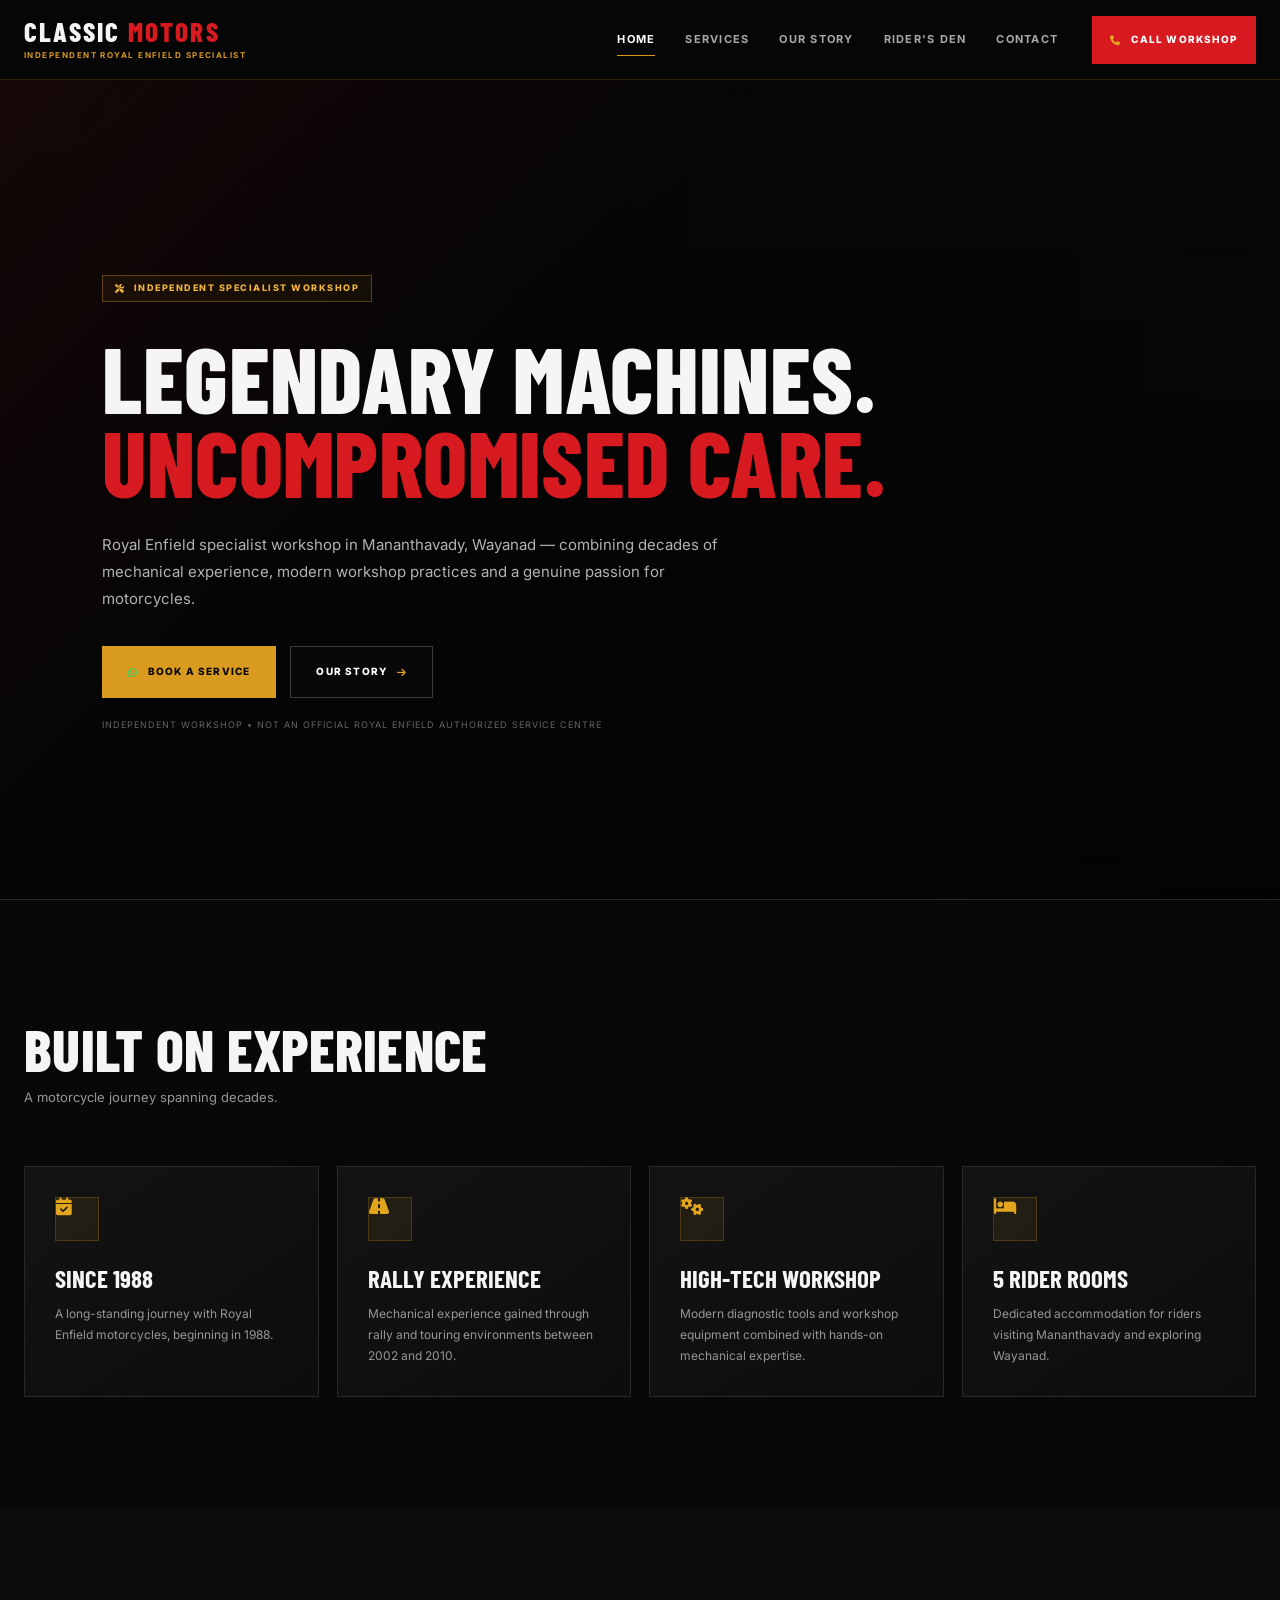
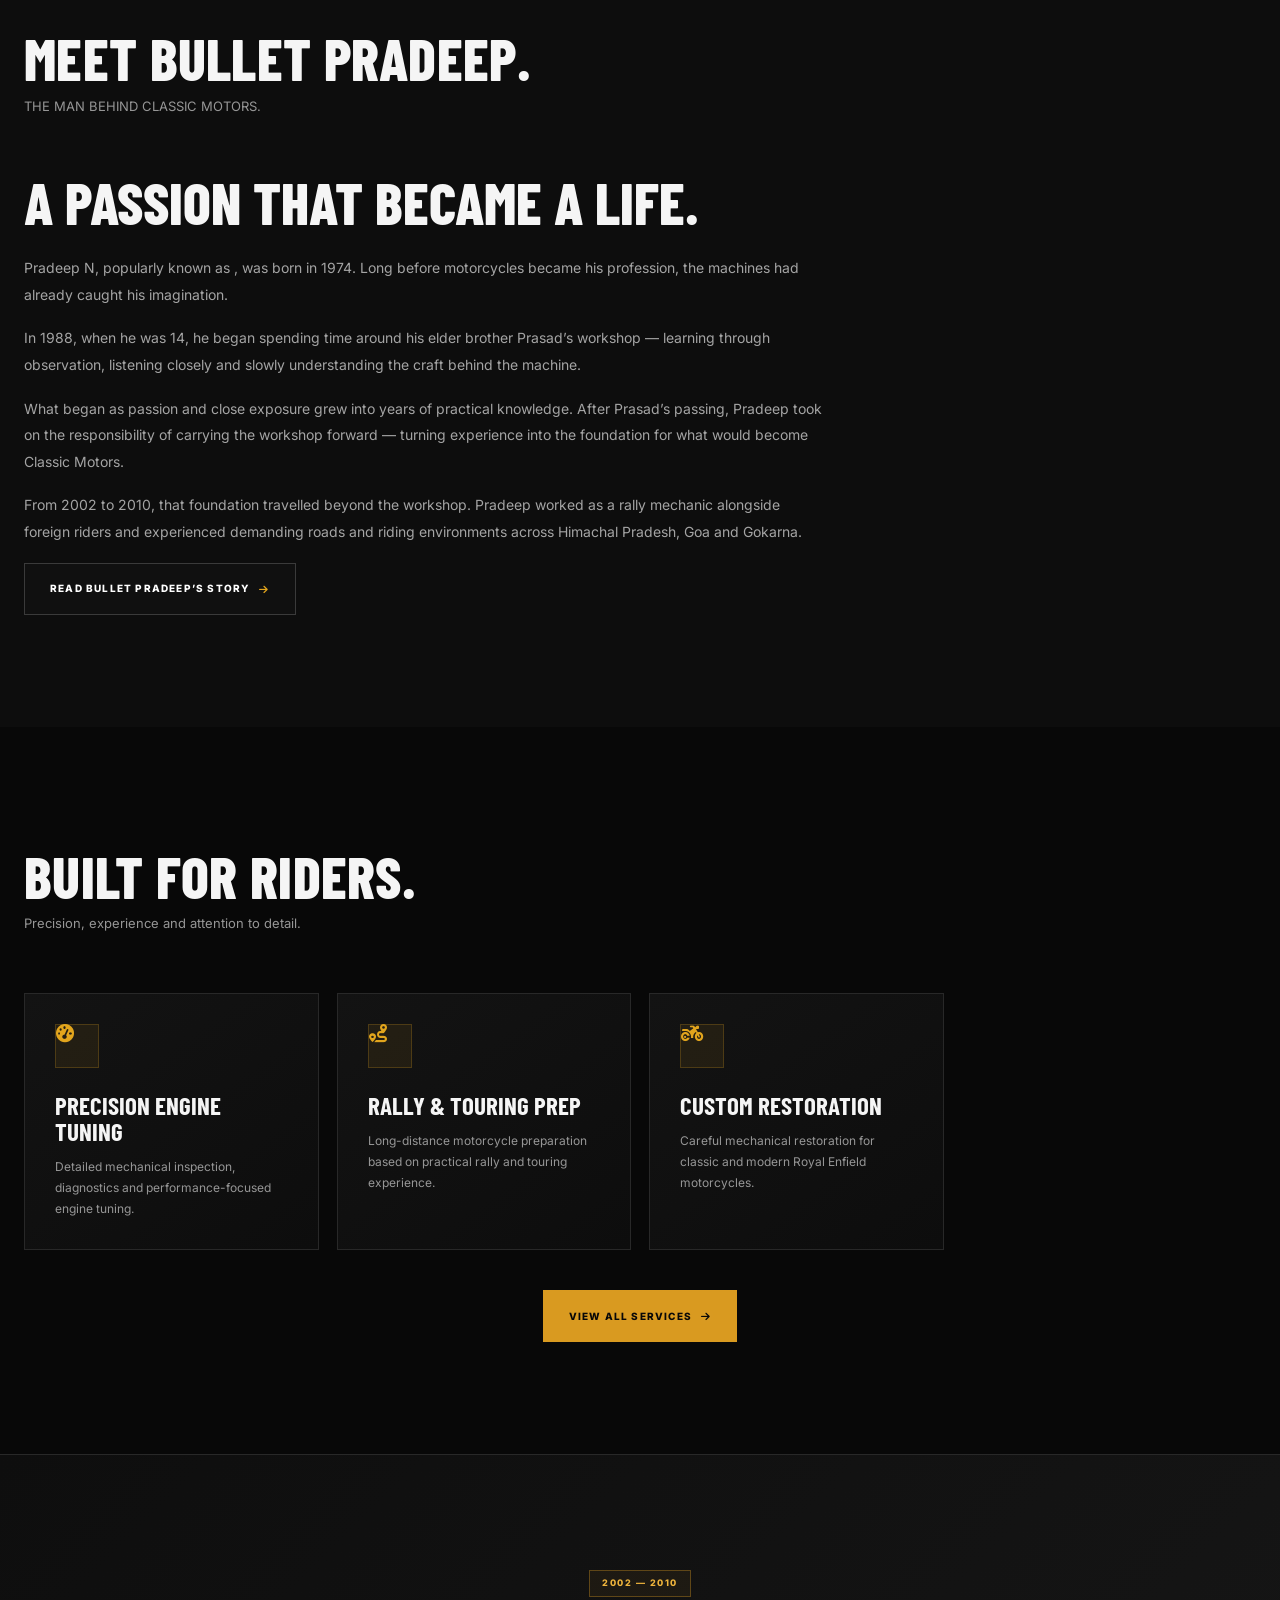
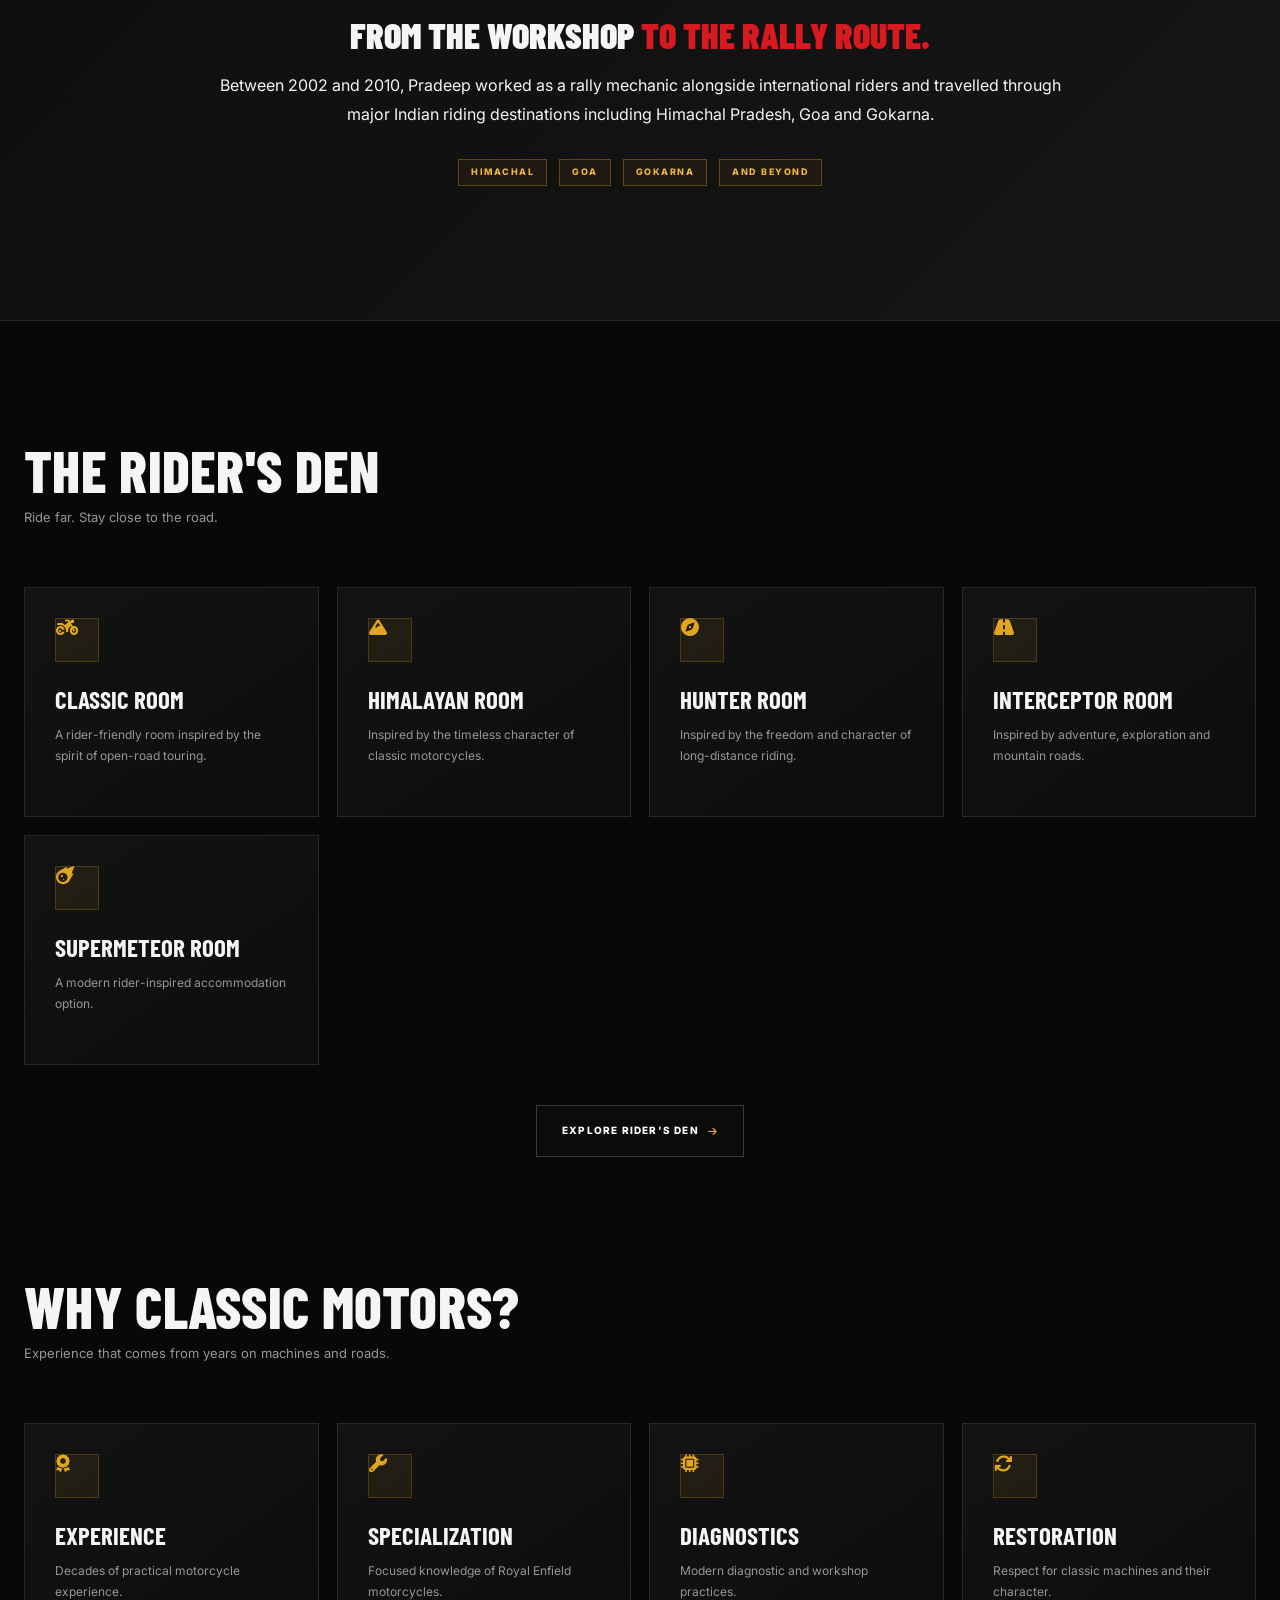
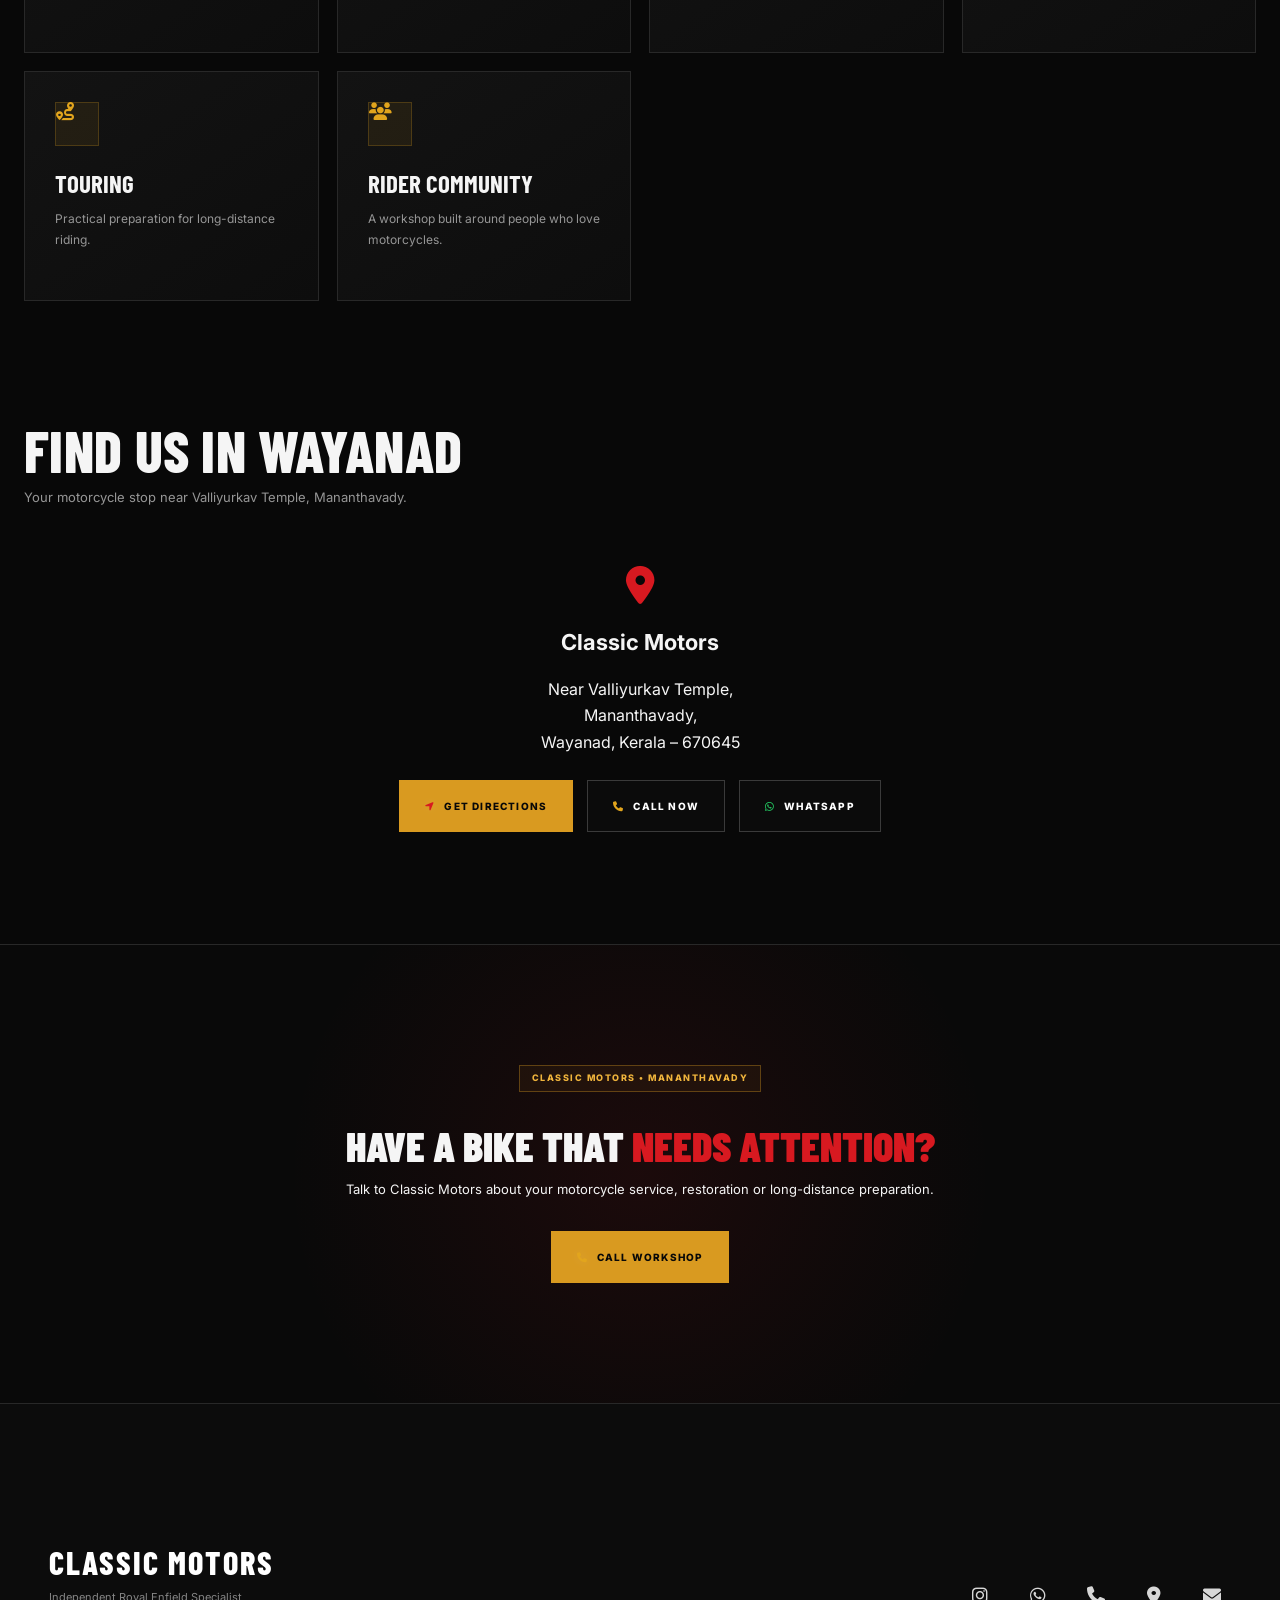
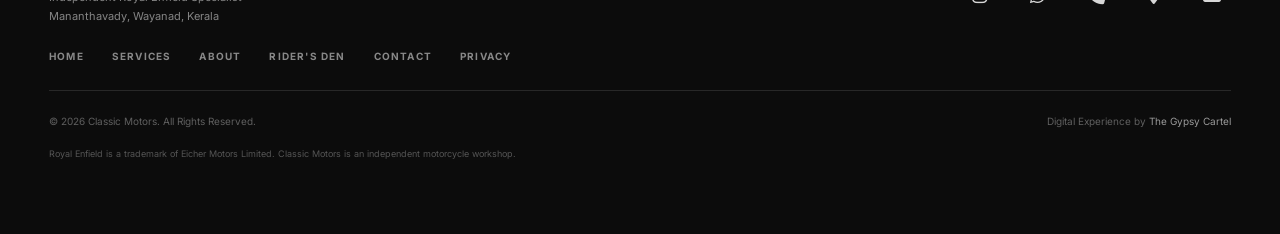
==== index.html @ ce6d6233 "Update index.html" ====
<!DOCTYPE html>

<html lang="en-IN">
<head>
<meta charset="utf-8"/>
<!-- =========================================================
         BASIC SECURITY / COMPATIBILITY
    ========================================================== -->
<meta content="nosniff" http-equiv="X-Content-Type-Options"/>
<meta content="strict-origin-when-cross-origin" http-equiv="Referrer-Policy"/>
<meta content="width=device-width, initial-scale=1.0" name="viewport"/>
<!-- =========================================================
         SEO
    ========================================================== -->
<title>Classic Motors Mananthavady | Royal Enfield Specialist Workshop</title>
<meta content="Classic Motors is an independent Royal Enfield specialist workshop near Valliyurkav Temple, Mananthavady, Wayanad, Kerala. Motorcycle servicing, engine tuning, restoration and long-distance touring preparation." name="description"/>
<meta content="Classic Motors Mananthavady, Royal Enfield specialist Mananthavady, Royal Enfield workshop Wayanad, Bullet mechanic Wayanad, Bullet Pradeep, Royal Enfield service Mananthavady, motorcycle workshop Wayanad, Royal Enfield restoration Kerala" name="keywords"/>
<meta content="Classic Motors Mananthavady" name="author"/>
<meta content="index, follow, max-image-preview:large, max-snippet:-1, max-video-preview:-1" name="robots"/>
<meta content="index, follow, max-image-preview:large, max-snippet:-1, max-video-preview:-1" name="googlebot"/>
<link href="https://ridewithclassicmotors.online/" rel="canonical"/>
<!-- =========================================================
         THEME
    ========================================================== -->
<meta content="#0a0a0a" name="theme-color"/>
<meta content="dark" name="color-scheme"/>
<!-- =========================================================
         OPEN GRAPH / SOCIAL SEO
    ========================================================== -->
<meta content="website" property="og:type"/>
<meta content="Classic Motors Mananthavady | Royal Enfield Specialist" property="og:title"/>
<meta content="Independent Royal Enfield specialist workshop in Mananthavady, Wayanad. Experience, precision and rider-focused motorcycle care." property="og:description"/>
<meta content="https://ridewithclassicmotors.online/" property="og:url"/>
<meta content="Classic Motors" property="og:site_name"/>
<meta content="en_IN" property="og:locale"/>
<!-- Replace with actual 1200x630 image -->
<meta content="https://ridewithclassicmotors.online/images/og-classic-motors.jpg" property="og:image"/>
<meta content="1200" property="og:image:width"/>
<meta content="630" property="og:image:height"/>
<!-- =========================================================
         TWITTER / X
    ========================================================== -->
<meta content="summary_large_image" name="twitter:card"/>
<meta content="Classic Motors Mananthavady | Royal Enfield Specialist" name="twitter:title"/>
<meta content="Independent Royal Enfield specialist workshop in Mananthavady, Wayanad." name="twitter:description"/>
<meta content="https://ridewithclassicmotors.online/images/og-classic-motors.jpg" name="twitter:image"/>
<!-- =========================================================
         FAVICON
    ========================================================== -->
<link href="images/favicon.png" rel="icon" type="image/png"/>
<link href="images/apple-touch-icon.png" rel="apple-touch-icon"/>
<!-- =========================================================
         PERFORMANCE
    ========================================================== -->
<link href="https://fonts.googleapis.com" rel="preconnect"/>
<link crossorigin="" href="https://fonts.gstatic.com" rel="preconnect"/>
<link href="https://fonts.googleapis.com/css2?family=Barlow+Condensed:wght@400;500;600;700;800;900&amp;family=Inter:wght@400;500;600;700;800&amp;display=swap" rel="stylesheet"/>
<!-- =========================================================
         ICONS
    ========================================================== -->
<link crossorigin="anonymous" href="https://cdnjs.cloudflare.com/ajax/libs/font-awesome/6.5.2/css/all.min.css" referrerpolicy="no-referrer" rel="stylesheet"/>
<!-- =========================================================
         CSS
    ========================================================== -->
<link href="style.css" rel="stylesheet">
<!-- =========================================================
         STRUCTURED DATA — LOCAL BUSINESS / SEO / AEO / GEO
    ========================================================== -->
<script type="application/ld+json">
    {
        "@context": "https://schema.org",
        "@type": "MotorcycleRepair",
        "@id": "https://ridewithclassicmotors.online/#business",

        "name": "Classic Motors",
        "alternateName": "Classic Motors Mananthavady",

        "url": "https://ridewithclassicmotors.online/",
        "email": "mailto:classicmotorsre@gmail.com",
        "telephone": "+919447433965",

        "description": "Independent Royal Enfield specialist motorcycle workshop in Mananthavady, Wayanad, Kerala.",

        "image": [
            "https://ridewithclassicmotors.online/images/hero-bg.jpg"
        ],

        "address": {
            "@type": "PostalAddress",
            "streetAddress": "Near Valliyurkav Temple",
            "addressLocality": "Mananthavady",
            "addressRegion": "Kerala",
            "postalCode": "670645",
            "addressCountry": "IN"
        },

        "areaServed": [
            {
                "@type": "City",
                "name": "Mananthavady"
            },
            {
                "@type": "AdministrativeArea",
                "name": "Wayanad"
            },
            {
                "@type": "State",
                "name": "Kerala"
            }
        ],

        "sameAs": [
            "https://www.instagram.com/classicmotors.re/"
        ],

        "priceRange": "₹₹",

        "brand": {
            "@type": "Brand",
            "name": "Classic Motors"
        }
    }
    </script>
<!-- =========================================================
         WEBSITE SCHEMA
    ========================================================== -->
<script type="application/ld+json">
    {
        "@context": "https://schema.org",
        "@type": "WebSite",
        "@id": "https://ridewithclassicmotors.online/#website",

        "url": "https://ridewithclassicmotors.online/",
        "name": "Classic Motors",
        "description": "Independent Royal Enfield specialist workshop in Mananthavady, Wayanad.",
        "publisher": {
            "@id": "https://ridewithclassicmotors.online/#business"
        }
    }
    </script>
</link><style id="home-page-premium-fix">
/* =========================================================
   CLASSIC MOTORS — HOME PAGE PREMIUM FIX V7
   - prevents header / hero clipping
   - restores a controlled hero content boundary
   - adds interactive icon motion
   - keeps motion accessible
========================================================= */

html{
  scroll-padding-top:96px;
}

body{
  overflow-x:hidden;
}

header{
  position:sticky !important;
  top:0;
  z-index:2000 !important;
}

main{
  position:relative;
  overflow:hidden;
}

.hero{
  position:relative;
  isolation:isolate;
  min-height:calc(100svh - var(--header));
  height:auto !important;
  display:flex;
  align-items:center;
  padding:clamp(104px,12vh,150px) clamp(34px,8vw,128px) clamp(76px,9vh,110px) !important;
  overflow:hidden;
}

.hero-content{
  width:min(100%,900px);
  max-width:900px !important;
  margin:0 !important;
  padding-top:0 !important;
  position:relative;
  z-index:3;
}

.hero-content .badge{
  position:relative;
  z-index:4;
  margin-top:0 !important;
  transform:none;
}

.hero-content h2{
  max-width:900px;
}

.hero-btns .btn,
.cta-btn,
.footer-social a,
.mobile-action-bar a,
.card,
.card i{
  -webkit-tap-highlight-color:transparent;
}

.card,
.footer-social a,
.mobile-action-bar a,
.btn,
.cta-btn{
  transition:
    transform .3s cubic-bezier(.22,.61,.36,1),
    border-color .3s ease,
    background-color .3s ease,
    color .3s ease,
    box-shadow .3s ease;
}

.card i,
.footer-social a i,
.mobile-action-bar a i,
.btn > i,
.cta-btn > i,
.contact-section .fa-location-dot{
  display:inline-block;
  transform-origin:center;
  transition:
    transform .32s cubic-bezier(.22,.61,.36,1),
    color .28s ease,
    filter .28s ease;
}

.card:hover{
  transform:translateY(-5px);
}

.card:hover i{
  transform:translateY(-5px) scale(1.14) rotate(-4deg);
  color:var(--accent-red, #dc2626);
  filter:drop-shadow(0 5px 10px rgba(220,38,38,.22));
}

.footer-social a:hover{
  transform:translateY(-3px);
  border-color:var(--accent-yellow, #f59e0b);
}

.footer-social a:hover i{
  transform:translateY(-2px) scale(1.14) rotate(5deg);
}

.mobile-action-bar a:hover{
  transform:translateY(-2px);
}

.mobile-action-bar a:hover i{
  transform:scale(1.15) rotate(-4deg);
}

.btn:hover > i,
.cta-btn:hover > i{
  transform:translateX(4px) scale(1.08);
}

.hero-content .badge i{
  transition:transform .32s cubic-bezier(.22,.61,.36,1), color .28s ease;
}

.hero-content .badge:hover i{
  transform:rotate(-12deg) scale(1.15);
  color:var(--accent-red, #dc2626);
}

@media (max-width:1000px){
  .hero{
    min-height:calc(100svh - 74px);
    padding:96px 6vw 76px !important;
  }
}

@media (max-width:760px){
  .hero{
    min-height:calc(100svh - 68px);
    padding:92px 20px 72px !important;
    align-items:center;
  }

  .hero-content{
    width:100%;
  }

  .hero-content h2{
    max-width:100%;
  }
}

@media (prefers-reduced-motion:reduce){
  .card,
  .footer-social a,
  .mobile-action-bar a,
  .btn,
  .cta-btn,
  .card i,
  .footer-social a i,
  .mobile-action-bar a i,
  .btn > i,
  .cta-btn > i{
    transition:none !important;
  }
}
</style>
<!-- =========================================================
     FOOTER SOCIAL ICON POLISH — NO BOX / CLICKABLE / ANIMATED
     Scoped to footer social icons only.
========================================================= -->
<style id="footer-social-icon-polish">
.footer-social{
  display:flex;
  align-items:center;
  justify-content:flex-end;
  gap:20px;
}

.footer-social a{
  width:auto !important;
  min-width:0 !important;
  height:auto !important;
  min-height:0 !important;
  margin:0 !important;
  padding:5px !important;
  display:inline-flex !important;
  align-items:center !important;
  justify-content:center !important;

  border:0 !important;
  border-width:0 !important;
  border-style:none !important;
  border-radius:0 !important;
  background:transparent !important;
  box-shadow:none !important;

  color:rgba(255,255,255,.84) !important;
  text-decoration:none !important;
  cursor:pointer !important;

  transition:
    transform .28s cubic-bezier(.22,.61,.36,1),
    color .24s ease,
    filter .24s ease !important;
}

.footer-social a i{
  margin:0 !important;
  padding:0 !important;
  font-size:18px;
  line-height:1;
  display:block;
  transform-origin:center;
  transition:
    transform .28s cubic-bezier(.22,.61,.36,1),
    color .24s ease,
    filter .24s ease !important;
}

.footer-social a:hover,
.footer-social a:focus-visible{
  transform:translateY(-4px) scale(1.06) !important;
  border:0 !important;
  background:transparent !important;
  box-shadow:none !important;
  outline:none;
}

.footer-social a:hover i,
.footer-social a:focus-visible i{
  transform:scale(1.18) rotate(-5deg);
  filter:drop-shadow(0 5px 10px rgba(0,0,0,.35));
}

.footer-social a:nth-child(1):hover i,
.footer-social a:nth-child(1):focus-visible i{
  color:#e1306c !important;
}

.footer-social a:nth-child(2):hover i,
.footer-social a:nth-child(2):focus-visible i{
  color:#25d366 !important;
}

.footer-social a:nth-child(3):hover i,
.footer-social a:nth-child(3):focus-visible i{
  color:#f2b632 !important;
}

.footer-social a:nth-child(4):hover i,
.footer-social a:nth-child(4):focus-visible i{
  color:#ef4444 !important;
}

.footer-social a:nth-child(5):hover i,
.footer-social a:nth-child(5):focus-visible i{
  color:#f2b632 !important;
}

.footer-social a:active{
  transform:translateY(-1px) scale(.96) !important;
}

@media (max-width:760px){
  .footer-social{
    justify-content:flex-start;
    gap:18px;
  }

  .footer-social a{
    padding:4px !important;
  }

  .footer-social a i{
    font-size:17px;
  }
}

@media (prefers-reduced-motion:reduce){
  .footer-social a,
  .footer-social a i{
    transition:none !important;
  }
}
</style>
</head>
<body>
<!-- =========================================================
     HEADER
========================================================== -->
<header>
<div class="logo-container">
<a aria-label="Classic Motors Home" href="/" style="text-decoration:none;">
<h1>CLASSIC <span>MOTORS</span></h1>
<div class="subtitle">Independent Royal Enfield Specialist</div>
</a>
</div>
<nav aria-label="Primary Navigation">
<ul class="nav-links">
<li><a class="active" href="/">Home</a></li>
<li><a href="/services/">Services</a></li>
<li><a href="/about/">Our Story</a></li>
<li><a href="/riders-den/">Rider's Den</a></li>
<li><a href="/contact/">Contact</a></li>
</ul>
</nav>
<a class="cta-btn header-call-btn" href="tel:+919447433965">
<i class="fa-solid fa-phone"></i>
    CALL WORKSHOP
  </a>
<button aria-expanded="false" aria-label="Open navigation menu" class="mobile-menu-btn" type="button">
<i class="fa-solid fa-bars"></i>
</button>
</header>
<!-- =========================================================
     HERO
========================================================== -->
<main>
<section aria-labelledby="hero-title" class="hero">
<div class="hero-content">
<div class="badge">
<i class="fa-solid fa-screwdriver-wrench"></i>
                INDEPENDENT SPECIALIST WORKSHOP
            </div>
<h2 id="hero-title">
                LEGENDARY MACHINES.<br/>
<span>UNCOMPROMISED CARE.</span>
</h2>
<p>
                Royal Enfield specialist workshop in Mananthavady, Wayanad —
                combining decades of mechanical experience, modern workshop
                practices and a genuine passion for motorcycles.
            </p>
<div class="hero-btns">
<a class="btn primary-btn" href="https://wa.me/919447433965?text=Hello%20Classic%20Motors%2C%20I%20would%20like%20to%20book%20a%20service." rel="noopener noreferrer" target="_blank">
<i class="fa-brands fa-whatsapp"></i>
                    BOOK A SERVICE
                </a>
<a class="btn secondary-btn" href="/about/">
                    OUR STORY
                    <i class="fa-solid fa-arrow-right"></i>
</a>
</div>
<p class="hero-disclaimer">
                Independent workshop • Not an official Royal Enfield authorized service centre
            </p>
</div>
</section>
<!-- =========================================================
     EXPERIENCE HIGHLIGHTS
========================================================== -->
<section aria-labelledby="experience-title" class="highlights">
<div class="container">
<div class="section-title">
<h3 id="experience-title">BUILT ON EXPERIENCE</h3>
<p>A motorcycle journey spanning decades.</p>
</div>
<div class="grid-cards">
<article class="card">
<i class="fa-solid fa-calendar-check"></i>
<h4>
                    Since 1988
                </h4>
<p>
                    A long-standing journey with Royal Enfield motorcycles,
                    beginning in 1988.
                </p>
</article>
<article class="card">
<i class="fa-solid fa-road"></i>
<h4>
                    Rally Experience
                </h4>
<p>
                    Mechanical experience gained through rally and touring
                    environments between 2002 and 2010.
                </p>
</article>
<article class="card">
<i class="fa-solid fa-gears"></i>
<h4>
                    High-Tech Workshop
                </h4>
<p>
                    Modern diagnostic tools and workshop equipment combined
                    with hands-on mechanical expertise.
                </p>
</article>
<article class="card">
<i class="fa-solid fa-bed"></i>
<h4>
                    5 Rider Rooms
                </h4>
<p>
                    Dedicated accommodation for riders visiting Mananthavady
                    and exploring Wayanad.
                </p>
</article>
</div>
</div>
</section>
<!-- =========================================================
     BULLET PRADEEP STORY
========================================================== -->
<section aria-labelledby="story-title" class="story-section">
<div class="container">
<div class="section-title">
<h3 id="story-title">MEET BULLET PRADEEP.</h3>
<p>THE MAN BEHIND CLASSIC MOTORS.</p>
</div>
<div class="story-content">
<h4>A PASSION THAT BECAME A LIFE.</h4>
<p>Pradeep N, popularly known as , was born in 1974. Long before motorcycles became his profession, the machines had already caught his imagination.</p>
<p>In 1988, when he was 14, he began spending time around his elder brother Prasad’s workshop — learning through observation, listening closely and slowly understanding the craft behind the machine.</p>
<p>What began as passion and close exposure grew into years of practical knowledge. After Prasad’s passing, Pradeep took on the responsibility of carrying the workshop forward — turning experience into the foundation for what would become Classic Motors.</p>
<p>From 2002 to 2010, that foundation travelled beyond the workshop. Pradeep worked as a rally mechanic alongside foreign riders and experienced demanding roads and riding environments across Himachal Pradesh, Goa and Gokarna.</p>
<a class="btn secondary-btn" href="/about/">READ BULLET PRADEEP’S STORY <i class="fa-solid fa-arrow-right"></i></a>
</div>
</div>
</section>
<!-- =========================================================
     SERVICES PREVIEW
========================================================== -->
<section aria-labelledby="services-title" class="services-content">
<div class="container">
<div class="section-title">
<h3 id="services-title">BUILT FOR RIDERS.</h3>
<p>
                Precision, experience and attention to detail.
            </p>
</div>
<div class="grid-cards">
<article class="card">
<i class="fa-solid fa-gauge-high"></i>
<h4>
                    Precision Engine Tuning
                </h4>
<p>
                    Detailed mechanical inspection, diagnostics and
                    performance-focused engine tuning.
                </p>
</article>
<article class="card">
<i class="fa-solid fa-route"></i>
<h4>
                    Rally &amp; Touring Prep
                </h4>
<p>
                    Long-distance motorcycle preparation based on practical
                    rally and touring experience.
                </p>
</article>
<article class="card">
<i class="fa-solid fa-motorcycle"></i>
<h4>
                    Custom Restoration
                </h4>
<p>
                    Careful mechanical restoration for classic and modern
                    Royal Enfield motorcycles.
                </p>
</article>
</div>
<div style="text-align:center; margin-top:40px;">
<a class="btn primary-btn" href="/services/">

                View All Services
                <i class="fa-solid fa-arrow-right"></i>
</a>
</div>
</div>
</section>
<!-- =========================================================
     RALLY EXPERIENCE
========================================================== -->
<section aria-labelledby="rally-title" class="rally-section">
<div class="container">
<div class="rally-content">
<div class="badge">
                2002 — 2010
            </div>
<h3 id="rally-title" style="font-size:36px;
                       margin-bottom:20px;
                       font-weight:900;">FROM THE WORKSHOP <span style="color:var(--accent-red);">TO THE RALLY ROUTE.</span></h3>
<p style="color:var(--text-grey);
                      font-size:16px;
                      margin-bottom:30px;">Between 2002 and 2010, Pradeep worked as a rally mechanic alongside international riders and travelled through major Indian riding destinations including Himachal Pradesh, Goa and Gokarna.</p>
<div style="display:flex;
                        justify-content:center;
                        flex-wrap:wrap;
                        gap:12px;">
<span class="badge">HIMACHAL</span>
<span class="badge">GOA</span>
<span class="badge">GOKARNA</span>
<span class="badge">AND BEYOND</span>
</div>
</div>
</div>
</section>
<!-- =========================================================
     RIDER'S RETREAT
========================================================== -->
<section aria-labelledby="rooms-title" class="rooms-section">
<div class="container">
<div class="section-title">
<h3 id="rooms-title">THE RIDER'S DEN</h3>
<p>Ride far. Stay close to the road.</p>
</div>
<div class="grid-cards">
<article class="card">
<i class="fa-solid fa-motorcycle"></i>
<h4>Classic Room</h4>
<p>
                    A rider-friendly room inspired by the spirit of open-road
                    touring.
                </p>
</article>
<article class="card">
<i class="fa-solid fa-mountain"></i>
<h4>Himalayan Room</h4>
<p>
                    Inspired by the timeless character of classic motorcycles.
                </p>
</article>
<article class="card">
<i class="fa-solid fa-compass"></i>
<h4>Hunter Room</h4>
<p>
                    Inspired by the freedom and character of long-distance
                    riding.
                </p>
</article>
<article class="card">
<i class="fa-solid fa-road"></i>
<h4>Interceptor Room</h4>
<p>
                    Inspired by adventure, exploration and mountain roads.
                </p>
</article>
<article class="card">
<i class="fa-solid fa-meteor"></i>
<h4>Supermeteor Room</h4>
<p>
                    A modern rider-inspired accommodation option.
                </p>
</article>
</div>
<div style="text-align:center; margin-top:40px;">
<a class="btn secondary-btn" href="/riders-den/">EXPLORE RIDER'S DEN <i class="fa-solid fa-arrow-right"></i></a>
</div>
</div>
</section>
<!-- =========================================================
     WHY CLASSIC MOTORS
========================================================== -->
<section aria-labelledby="why-title" class="why-section">
<div class="container">
<div class="section-title">
<h3 id="why-title">WHY CLASSIC MOTORS?</h3>
<p>
                Experience that comes from years on machines and roads.
            </p>
</div>
<div class="grid-cards">
<article class="card">
<i class="fa-solid fa-award"></i>
<h4>Experience</h4>
<p>
                    Decades of practical motorcycle experience.
                </p>
</article>
<article class="card">
<i class="fa-solid fa-wrench"></i>
<h4>Specialization</h4>
<p>
                    Focused knowledge of Royal Enfield motorcycles.
                </p>
</article>
<article class="card">
<i class="fa-solid fa-microchip"></i>
<h4>Diagnostics</h4>
<p>
                    Modern diagnostic and workshop practices.
                </p>
</article>
<article class="card">
<i class="fa-solid fa-arrows-rotate"></i>
<h4>Restoration</h4>
<p>
                    Respect for classic machines and their character.
                </p>
</article>
<article class="card">
<i class="fa-solid fa-route"></i>
<h4>Touring</h4>
<p>
                    Practical preparation for long-distance riding.
                </p>
</article>
<article class="card">
<i class="fa-solid fa-users"></i>
<h4>Rider Community</h4>
<p>
                    A workshop built around people who love motorcycles.
                </p>
</article>
</div>
</div>
</section>
<!-- =========================================================
     LOCATION / GEO
========================================================== -->
<section aria-labelledby="location-title" class="contact-section">
<div class="container">
<div class="section-title">
<h3 id="location-title">FIND US IN WAYANAD</h3>
<p>
                Your motorcycle stop near Valliyurkav Temple, Mananthavady.
            </p>
</div>
<div style="text-align:center;
                    max-width:700px;
                    margin:0 auto;">
<i class="fa-solid fa-location-dot" style="font-size:38px;
                      color:var(--accent-red);
                      margin-bottom:20px;">
</i>
<h4 style="font-size:22px;
                       margin-bottom:15px;">

                Classic Motors

            </h4>
<p style="color:var(--text-grey);
                      margin-bottom:25px;">

                Near Valliyurkav Temple,<br/>
                Mananthavady,<br/>
                Wayanad, Kerala – 670645

            </p>
<div class="hero-btns" style="justify-content:center;
                        flex-wrap:wrap;">
<a class="btn primary-btn" href="https://share.google/h3YDCEL6WjPwHLIgK" rel="noopener noreferrer" target="_blank">
<i class="fa-solid fa-location-arrow"></i>
                    Get Directions

                </a>
<a class="btn secondary-btn" href="tel:+919447433965">
<i class="fa-solid fa-phone"></i>
                    Call Now

                </a>
<a class="btn secondary-btn" href="https://wa.me/919447433965" rel="noopener noreferrer" target="_blank">
<i class="fa-brands fa-whatsapp"></i>
                    WhatsApp

                </a>
</div>
</div>
</div>
</section>
<!-- =========================================================
     FINAL CTA
========================================================== -->
<section aria-labelledby="final-cta-title" class="final-cta">
<div class="container">
<div class="badge">
            CLASSIC MOTORS • MANANTHAVADY
        </div>
<h3 id="final-cta-title" style="font-size:42px;
                   font-weight:900;
                   margin-bottom:15px;">HAVE A BIKE THAT <span style="color:var(--accent-red);">NEEDS ATTENTION?</span></h3>
<p style="color:var(--text-grey);
                  max-width:650px;
                  margin:0 auto 30px;">

            Talk to Classic Motors about your motorcycle service,
            restoration or long-distance preparation.

        </p>
<a class="btn primary-btn" href="tel:+919447433965" rel target><i aria-hidden="true" class="fa-solid fa-phone"></i> CALL WORKSHOP</a>
</div>
</section>
</main>
<!-- =========================================================
     FOOTER
========================================================== -->
<footer>
<div class="footer-inner">
<div class="footer-brand">
<div class="footer-logo">CLASSIC MOTORS</div>
<p>
                Independent Royal Enfield Specialist<br/>
                Mananthavady, Wayanad, Kerala
            </p>
</div>
<div class="footer-social">
<a aria-label="Instagram" href="https://www.instagram.com/classicmotors.re/" rel="noopener noreferrer" target="_blank">
<i class="fa-brands fa-instagram"></i>
</a>
<a aria-label="WhatsApp" href="https://wa.me/919447433965" rel="noopener noreferrer" target="_blank">
<i class="fa-brands fa-whatsapp"></i>
</a>
<a aria-label="Call Classic Motors" href="tel:+919447433965">
<i class="fa-solid fa-phone"></i>
</a>
<a aria-label="Classic Motors location" href="https://share.google/h3YDCEL6WjPwHLIgK" rel="noopener noreferrer" target="_blank">
<i class="fa-solid fa-location-dot"></i>
</a>
<a aria-label="Email Classic Motors" href="mailto:classicmotorsre@gmail.com">
<i class="fa-solid fa-envelope"></i>
</a>
</div>
<nav aria-label="Footer Navigation" class="footer-nav">
<a href="">Home</a>
<a href="services/">Services</a>
<a href="about/">About</a>
<a href="riders-den/">Rider's Den</a>
<a href="contact/">Contact</a>
<a href="privacy/">Privacy</a>
</nav>
<div class="footer-divider"></div>
<div class="footer-bottom">
<p>© 2026 Classic Motors. All Rights Reserved.</p>
<p>
                Digital Experience by
                <a href="https://www.thegypsycartel.com" rel="noopener noreferrer" target="_blank">
                    The Gypsy Cartel
                </a>
</p>
</div>
<p class="footer-legal">
            Royal Enfield is a trademark of Eicher Motors Limited.
            Classic Motors is an independent motorcycle workshop.
        </p>
</div>
</footer>
<!-- =========================================================
     MOBILE QUICK ACTION BAR
========================================================== -->
<div class="mobile-action-bar">
<a aria-label="Call Classic Motors" href="tel:+919447433965">
<i class="fa-solid fa-phone"></i><span>CALL</span>
</a>
<a aria-label="WhatsApp Classic Motors" href="https://wa.me/919447433965" rel="noopener noreferrer" target="_blank">
<i class="fa-brands fa-whatsapp"></i><span>WHATSAPP</span>
</a>
<a aria-label="Get directions to Classic Motors" href="https://share.google/h3YDCEL6WjPwHLIgK" rel="noopener noreferrer" target="_blank">
<i class="fa-solid fa-location-arrow"></i><span>DIRECTIONS</span>
</a>
</div>
<!-- =========================================================
     JAVASCRIPT
========================================================== -->

<script defer="" src="script.js"></script>
</body>
</html>
---- style.css ----
/* =========================================================
   CLASSIC MOTORS — MASTER DESIGN SYSTEM
   Premium editorial / motorcycle workshop UI
   Black • Charcoal • Metallic • Red • Controlled Yellow
   ========================================================= */

@import url('https://fonts.googleapis.com/css2?family=Allura&family=Barlow+Condensed:wght@400;500;600;700;800;900&family=Bodoni+Moda:opsz,wght@6..96,500&family=Inter:wght@400;500;600;700;800&display=swap');

:root{
  --bg-black:#080808;
  --surface:#0e0e0e;
  --surface-2:#121212;
  --surface-3:#171717;
  --border:#282828;
  --border-soft:#1d1d1d;
  --text:#f5f5f5;
  --text-soft:#d0d0d0;
  --muted:#969696;
  --muted-2:#686868;
  --red:#d71920;
  --red-dark:#a90f15;
  --yellow:#d99a20;
  --yellow-soft:#efb43c;
  --green:#22c55e;
  --max:1240px;
  --header:80px;
  --ease:.28s ease;
  --shadow:0 18px 55px rgba(0,0,0,.34);
}

*{box-sizing:border-box;margin:0;padding:0}
html{scroll-behavior:smooth;scroll-padding-top:108px}
body{
  background:var(--bg-black);
  color:var(--text);
  font-family:'Inter',Arial,sans-serif;
  line-height:1.65;
  overflow-x:hidden;
}
body,button,input,select,textarea{font-family:'Inter',Arial,sans-serif}
img{display:block;max-width:100%;height:auto}
a{color:inherit}
button{border:0;cursor:pointer}
::selection{background:var(--red);color:#fff}
:focus-visible{outline:2px solid var(--yellow-soft);outline-offset:4px}
::-webkit-scrollbar{width:8px}
::-webkit-scrollbar-track{background:#050505}
::-webkit-scrollbar-thumb{background:#333}
::-webkit-scrollbar-thumb:hover{background:var(--red)}

@media(prefers-reduced-motion:reduce){
  html{scroll-behavior:auto}
  *,*::before,*::after{animation-duration:.01ms!important;animation-iteration-count:1!important;transition-duration:.01ms!important}
}

.container{width:min(calc(100% - 40px),var(--max));margin-inline:auto}
main{display:block}
section{position:relative}

/* =========================================================
   HEADER
   ========================================================= */
header{
  min-height:var(--header);
  padding:14px 46px;
  display:flex;
  align-items:center;
  gap:30px;
  background:rgba(8,8,8,.94);
  backdrop-filter:blur(16px);
  -webkit-backdrop-filter:blur(16px);
  border-bottom:1px solid rgba(255,255,255,.08);
  position:sticky;
  top:0;
  z-index:1000;
  transition:background .3s ease,box-shadow .3s ease,border-color .3s ease;
}
header.header-scrolled{
  background:rgba(6,6,6,.985);
  border-bottom-color:rgba(217,154,32,.18);
  box-shadow:0 12px 40px rgba(0,0,0,.42);
}
.logo-container{flex-shrink:0}
.logo-container a{display:block;text-decoration:none}
.logo-container h1{
  font-family:'Barlow Condensed',sans-serif;
  font-size:27px;
  line-height:.9;
  font-weight:800;
  letter-spacing:2.2px;
  text-transform:uppercase;
}
.logo-container h1 span{color:var(--red)}
.subtitle{
  margin-top:7px;
  color:var(--yellow);
  font-size:8px;
  line-height:1;
  font-weight:700;
  letter-spacing:1.45px;
  text-transform:uppercase;
}
header nav{margin-left:auto}
.nav-links{
  list-style:none;
  display:flex;
  align-items:center;
  gap:28px;
}
.nav-links a{
  position:relative;
  display:block;
  padding:9px 0;
  color:#a8a8a8;
  text-decoration:none;
  font-size:11px;
  font-weight:700;
  letter-spacing:1.25px;
  text-transform:uppercase;
  transition:color var(--ease);
}
.nav-links a::after{
  content:"";
  position:absolute;
  left:0;
  bottom:2px;
  width:0;
  height:1px;
  background:var(--yellow);
  transition:width var(--ease);
}
.nav-links a:hover,.nav-links a.active{color:#fff}
.nav-links a:hover::after,.nav-links a.active::after{width:100%}

.cta-btn{
  display:inline-flex;
  align-items:center;
  justify-content:center;
  gap:8px;
  padding:12px 18px;
  background:var(--red);
  color:#fff;
  text-decoration:none;
  font-size:10px;
  font-weight:800;
  letter-spacing:1.2px;
  text-transform:uppercase;
  white-space:nowrap;
  transition:transform var(--ease),background var(--ease),box-shadow var(--ease);
}
.cta-btn:hover{
  background:var(--red-dark);
  transform:translateY(-2px);
  box-shadow:0 10px 25px rgba(215,25,32,.18);
}
.mobile-menu-btn{
  display:none;
  width:42px;height:42px;
  align-items:center;justify-content:center;
  background:#0d0d0d;
  border:1px solid var(--border);
  color:#fff;
  font-size:17px;
}
.mobile-menu-btn span{display:block;width:21px;height:2px;background:#fff}

/* =========================================================
   HERO
   ========================================================= */
.hero{
  min-height:calc(100vh - var(--header));
  height:calc(100vh - var(--header));
  display:flex;
  align-items:center;
  padding:70px 8vw;
  overflow:hidden;
  border-bottom:1px solid var(--border);
  background:
    linear-gradient(90deg,rgba(5,5,5,.97) 0%,rgba(5,5,5,.82) 42%,rgba(5,5,5,.36) 100%),
    linear-gradient(180deg,rgba(0,0,0,.05),rgba(0,0,0,.72)),
    url('images/hero-bg.jpg') center/cover no-repeat;
}
.hero::before{
  content:"";
  position:absolute;inset:0;
  pointer-events:none;
  background:linear-gradient(135deg,rgba(215,25,32,.08),transparent 38%);
}
.hero-content{position:relative;z-index:2;max-width:790px;padding-top:18px}
.badge{
  display:inline-flex;
  align-items:center;
  gap:8px;
  margin-bottom:22px;
  padding:7px 12px;
  border:1px solid rgba(217,154,32,.35);
  background:rgba(217,154,32,.06);
  color:var(--yellow-soft);
  font-size:9px;
  font-weight:800;
  line-height:1.2;
  letter-spacing:1.5px;
  text-transform:uppercase;
}
.hero-content h2,.page-header h2,.section-title h3,.rally-content h3,
.final-cta h3,.final-cta h2{
  font-family:'Barlow Condensed',sans-serif;
  text-transform:uppercase;
}
.hero-content h2{
  max-width:850px;
  font-size:clamp(56px,7.2vw,102px);
  font-weight:800;
  line-height:.91;
  letter-spacing:.4px;
  margin-bottom:27px;
}
.hero-content h2 span{color:var(--red)}
.hero-content>p{
  max-width:650px;
  margin-bottom:34px;
  color:#b2b2b2;
  font-size:15px;
  line-height:1.8;
}
.hero-disclaimer{
  margin-top:19px!important;
  margin-bottom:0!important;
  color:#666!important;
  font-size:9px!important;
  letter-spacing:1px;
  text-transform:uppercase;
}
.hero-btns{display:flex;flex-wrap:wrap;gap:11px}
.btn{
  display:inline-flex;
  align-items:center;
  justify-content:center;
  gap:9px;
  min-height:45px;
  padding:12px 22px;
  border:1px solid transparent;
  text-decoration:none;
  font-size:10px;
  font-weight:800;
  letter-spacing:1.2px;
  text-transform:uppercase;
  transition:transform var(--ease),background var(--ease),border-color var(--ease),color var(--ease);
}
.primary-btn{background:var(--yellow);color:#080808}
.primary-btn:hover{background:var(--yellow-soft);transform:translateY(-2px)}
.secondary-btn{background:rgba(255,255,255,.015);border-color:#3a3a3a;color:#fff}
.secondary-btn:hover{border-color:#777;background:rgba(255,255,255,.045);transform:translateY(-2px)}

/* =========================================================
   PAGE HEADERS
   ========================================================= */
.page-header{
  padding:104px 0 86px;
  border-bottom:1px solid var(--border);
  background:
    linear-gradient(180deg,#151515,#0d0d0d);
}
.page-header-grid{
  display:grid;
  grid-template-columns:minmax(0,1fr) 190px;
  align-items:end;
  gap:50px;
}
.page-header h2{
  font-size:clamp(46px,6vw,78px);
  line-height:.92;
  font-weight:800;
  margin-bottom:17px;
}
.page-header p{max-width:720px;color:var(--muted);font-size:15px}
.page-header-meta{
  padding-left:25px;
  border-left:1px solid var(--border);
  text-align:left;
}
.page-header-meta span{
  display:block;color:var(--yellow);
  font-size:9px;font-weight:800;letter-spacing:1.5px;
}
.page-header-meta strong{
  display:block;
  font-family:'Barlow Condensed',sans-serif;
  font-size:72px;
  line-height:.85;
  font-weight:800;
}
.page-header-meta small{color:#666;font-size:9px;letter-spacing:1px}

/* =========================================================
   SECTIONS / TITLES
   ========================================================= */
.highlights,.services-content,.story-section,.rooms-section,.contact-section{padding:100px 0}
.highlights,.services-content,.rooms-section{background:#080808}
.story-section{background:#0d0d0d}
.section-title{text-align:left;margin-bottom:48px}
.section-title h3{
  font-size:clamp(36px,4.7vw,58px);
  font-weight:800;
  line-height:.95;
  letter-spacing:.3px;
  margin-bottom:10px;
}
.section-title p{color:var(--muted);font-size:13px}
.grid-cards{
  display:grid;
  grid-template-columns:repeat(4,minmax(0,1fr));
  gap:16px;
}
.card{
  position:relative;
  min-height:100%;
  overflow:hidden;
  padding:30px 26px;
  background:linear-gradient(145deg,#131313,#0d0d0d);
  border:1px solid var(--border);
  transition:transform var(--ease),border-color var(--ease),box-shadow var(--ease);
}
.card::before{
  content:"";
  position:absolute;left:0;top:0;width:0;height:2px;
  background:var(--red);transition:width var(--ease);
}
.card:hover{transform:translateY(-5px);border-color:#444;box-shadow:var(--shadow)}
.card:hover::before{width:100%}
.card i{display:inline-block;margin-bottom:20px;color:var(--yellow);font-size:24px}
.card h4{
  margin-bottom:10px;
  font-family:'Barlow Condensed',sans-serif;
  font-size:25px;
  line-height:1;
  font-weight:700;
  text-transform:uppercase;
}
.card p{color:var(--muted);font-size:12px;line-height:1.75}

/* =========================================================
   STORY
   ========================================================= */
.story-content{
  max-width:920px;
  padding:0;
  margin:0;
}
.story-content h4{
  font-family:'Barlow Condensed',sans-serif;
  font-size:clamp(35px,5vw,58px);
  font-weight:800;
  line-height:.95;
  text-transform:uppercase;
  margin-bottom:25px;
}
.story-content p{
  max-width:800px;
  color:#a4a4a4;
  font-size:14px;
  line-height:1.9;
  margin-bottom:17px;
}
.story-content strong{color:#fff}

/* =========================================================
   RALLY
   ========================================================= */
.rally-section{
  padding:105px 0;
  background:
    linear-gradient(135deg,#0e0e0e,#161616);
  border-top:1px solid var(--border);
  border-bottom:1px solid var(--border);
}
.rally-content,.rally-inner{
  max-width:850px;
  margin:auto;
  text-align:center;
}
.rally-content h3,.rally-inner h3{
  font-size:clamp(42px,5vw,68px);
  line-height:.9;
  font-weight:800;
  margin-bottom:21px;
}
.rally-content p,.rally-inner p{color:var(--muted);font-size:14px;line-height:1.8;margin-bottom:28px}

/* =========================================================
   LOCATION
   ========================================================= */
.location-box{
  max-width:820px;
  margin:auto;
  padding:42px 30px;
  text-align:center;
  background:#101010;
  border:1px solid var(--border);
}
.location-icon{color:var(--red);font-size:34px;margin-bottom:15px}
.location-box h4{
  font-family:'Barlow Condensed',sans-serif;
  font-size:31px;
  text-transform:uppercase;
  margin-bottom:8px;
}
.location-box p{color:var(--muted);font-size:13px;margin-bottom:22px}

/* =========================================================
   FINAL CTA
   ========================================================= */
.final-cta{
  padding:110px 30px;
  text-align:center;
  border-top:1px solid var(--border);
  background:
    radial-gradient(circle at center,rgba(215,25,32,.09),transparent 52%),
    #090909;
}
.final-cta h2,.final-cta h3{
  font-size:clamp(42px,6vw,72px);
  line-height:.92;
  font-weight:800;
  margin-bottom:18px;
}
.final-cta h2 span,.final-cta h3 span{color:var(--red)}
.final-cta p{max-width:650px;margin:0 auto 29px;color:var(--muted);font-size:13px}

/* =========================================================
   FOOTER — APPROVED CLASSIC MOTORS SYSTEM
   ========================================================= */
footer{
  padding:64px 25px 30px;
  background:#0c0c0c;
  border-top:1px solid var(--border);
}
.footer-inner{max-width:var(--max);margin:auto}
.footer-brand{text-align:left}
.footer-logo{
  font-family:'Barlow Condensed',sans-serif;
  font-size:32px;
  line-height:1;
  font-weight:800;
  letter-spacing:2px;
  color:#fff;
}
.footer-brand p{margin-top:10px;color:#777;font-size:11px;line-height:1.7}
.footer-social{
  display:flex;
  justify-content:flex-end;
  gap:9px;
  margin-top:-43px;
  margin-bottom:38px;
}
.footer-social a{
  width:38px;height:38px;
  display:inline-flex;
  align-items:center;
  justify-content:center;
  border:1px solid var(--border);
  background:#090909;
  color:#bbb;
  text-decoration:none;
  transition:var(--ease);
}
.footer-social a:hover{color:#000;background:var(--yellow);border-color:var(--yellow);transform:translateY(-2px)}
.footer-nav{
  display:flex;
  flex-wrap:wrap;
  gap:25px;
  list-style:none;
  margin:30px 0 25px;
}
.footer-nav a{
  color:#888;
  text-decoration:none;
  font-size:10px;
  font-weight:700;
  letter-spacing:1.2px;
  text-transform:uppercase;
}
.footer-nav a:hover{color:#fff}
.footer-divider{height:1px;background:var(--border);margin:20px 0 22px}
.footer-bottom{
  display:flex;
  justify-content:space-between;
  gap:20px;
  color:#5f5f5f;
  font-size:10px;
}
.footer-bottom p:last-child{text-align:right}
.footer-bottom a{color:#999;text-decoration:none}
.footer-bottom a:hover{color:var(--yellow)}
.footer-legal{
  max-width:900px;
  margin-top:18px;
  color:#555;
  font-size:9px;
  line-height:1.6;
}

/* Legacy footer classes still used by older markup */
.social-icons{display:flex;justify-content:center;gap:10px;margin:25px 0}
.social-icons a{
  width:40px;height:40px;display:inline-flex;align-items:center;justify-content:center;
  border:1px solid var(--border);background:#090909;color:#aaa;text-decoration:none;
}
.social-icons a:hover{color:#000;background:var(--yellow)}
.footer-description{max-width:650px;margin:0 auto;color:var(--muted);font-size:13px}
.copyright{color:#555;font-size:10px}
.credit{color:#777;font-size:11px}
.credit a{color:var(--yellow);text-decoration:none}
.footer-disclaimer{max-width:850px;margin:0 auto 15px;color:#555;font-size:10px;line-height:1.7}

/* =========================================================
   MOBILE ACTION BAR / MENU
   ========================================================= */
.mobile-action-bar{display:none}
@media(max-width:760px){
  body{padding-bottom:64px}
  .mobile-action-bar{
    position:fixed;left:0;right:0;bottom:0;height:64px;
    display:grid;grid-template-columns:repeat(3,1fr);
    background:rgba(7,7,7,.97);
    backdrop-filter:blur(15px);
    border-top:1px solid var(--border);
    z-index:9999;
  }
  .mobile-action-bar a{
    display:flex;flex-direction:column;align-items:center;justify-content:center;gap:3px;
    color:#fff;text-decoration:none;font-size:8px;font-weight:800;letter-spacing:.7px;
  }
  .mobile-action-bar i{font-size:17px;color:var(--yellow)}
  .mobile-action-bar a:active{background:#121212}
}
.no-scroll{overflow:hidden}

/* =========================================================
   SERVICE PAGE
   ========================================================= */
.services-intro{max-width:850px;margin:0 auto 50px;text-align:center}
.services-intro p{color:var(--muted);font-size:14px;line-height:1.85}
.service-card{min-height:100%}
.service-card .service-icon{
  width:54px;height:54px;display:inline-flex;align-items:center;justify-content:center;
  margin-bottom:20px;border:1px solid var(--border);
  background:rgba(217,154,32,.045);color:var(--yellow);font-size:22px;
}
.service-card h4{font-family:'Barlow Condensed',sans-serif;font-size:27px;line-height:1;margin-bottom:11px;text-transform:uppercase}
.service-card p{margin-bottom:15px}
.service-points{list-style:none;display:grid;gap:7px;margin-top:17px}
.service-points li{display:flex;gap:8px;color:#bbb;font-size:11px}
.service-points li i{color:var(--yellow);font-size:9px;margin-top:5px}
.service-approach{
  padding:95px 0;
  background:#0c0c0c;
  border-top:1px solid var(--border);
  border-bottom:1px solid var(--border);
}
.approach-grid{display:grid;grid-template-columns:repeat(4,1fr);gap:14px}
.approach-step{padding:28px 22px;background:#101010;border:1px solid var(--border)}
.approach-number{color:var(--red);font-family:'Barlow Condensed',sans-serif;font-size:26px;font-weight:800;margin-bottom:10px}
.approach-step h4{font-family:'Barlow Condensed',sans-serif;font-size:25px;text-transform:uppercase;margin-bottom:7px}
.approach-step p{color:var(--muted);font-size:11px;line-height:1.7}

/* =========================================================
   FAQ
   ========================================================= */
.faq-section,.privacy-faq{padding:95px 0}
.faq-list{max-width:900px;margin:auto;display:grid;gap:8px}
.faq-list details{background:#101010;border:1px solid var(--border)}
.faq-list summary{
  list-style:none;cursor:pointer;padding:18px 20px;
  display:flex;justify-content:space-between;align-items:center;gap:20px;
  color:#eee;font-size:12px;font-weight:700;
}
.faq-list summary::-webkit-details-marker{display:none}
.faq-list summary i{color:var(--yellow);transition:transform .25s ease}
.faq-list details[open] summary i{transform:rotate(180deg)}
.faq-list details[open] summary{color:var(--yellow)}
.faq-list details p{padding:0 20px 19px;color:var(--muted);font-size:11px;line-height:1.8}
.faq-list a{color:var(--yellow);text-decoration:none}

/* =========================================================
   SERVICE / CONTACT FORMS
   ========================================================= */
.service-request-section{
  padding:95px 0;
  background:linear-gradient(135deg,#0d0d0d,#121212);
  border-top:1px solid var(--border);
  border-bottom:1px solid var(--border);
}
.service-request-header{max-width:760px;margin:0 auto 45px;text-align:center}
.service-request-header h3{
  font-family:'Barlow Condensed',sans-serif;
  font-size:clamp(38px,5vw,60px);
  line-height:.92;font-weight:800;text-transform:uppercase;margin-bottom:10px;
}
.service-request-header h3 span{color:var(--red)}
.service-request-header p{color:var(--muted);font-size:12px}
.service-form-wrapper{max-width:1100px;margin:auto;display:grid;grid-template-columns:.78fr 1.4fr;gap:18px}
.service-form-info,.service-form-card{
  background:#101010;border:1px solid var(--border)
}
.service-form-info{padding:32px 28px}
.form-info-heading{font-family:'Barlow Condensed',sans-serif;font-size:29px;line-height:.95;text-transform:uppercase;margin-bottom:20px}
.form-number{color:var(--red);font-size:10px;font-weight:800;letter-spacing:1.5px;margin-bottom:9px}
.form-info-list{display:grid;gap:14px;margin:23px 0}
.form-info-item{display:flex;gap:11px;align-items:flex-start}
.form-info-icon{
  width:32px;height:32px;display:inline-flex;align-items:center;justify-content:center;
  border:1px solid var(--border);color:var(--yellow);background:#0a0a0a;flex-shrink:0
}
.form-info-item strong{display:block;color:#eee;font-size:11px;margin-bottom:2px}
.form-info-item span,.form-info-item a{color:#858585;font-size:10px;text-decoration:none;line-height:1.6}
.form-info-item a:hover{color:var(--yellow)}
.form-direct-contact{margin-top:22px;padding-top:18px;border-top:1px solid var(--border);color:#777;font-size:10px}
.form-direct-contact a{display:inline-block;margin-top:5px;color:#fff;text-decoration:none;font-weight:700}
.service-form-card{padding:32px}
.form-section-label{
  display:block;margin-bottom:14px;color:var(--yellow);
  font-size:9px;font-weight:800;letter-spacing:1.5px;text-transform:uppercase
}
.form-section-spacer{height:8px}
.form-row{display:grid;grid-template-columns:repeat(2,1fr);gap:14px}
.form-group{margin-bottom:15px}
.form-group label{display:block;color:#c8c8c8;font-size:10px;font-weight:700;margin-bottom:6px}
.form-group label span{color:var(--red)}
.form-group input,.form-group select,.form-group textarea{
  width:100%;padding:12px 12px;background:#090909;color:#fff;
  border:1px solid var(--border);border-radius:0;outline:none;font-size:11px;
  transition:border-color .25s ease,box-shadow .25s ease
}
.form-group input::placeholder,.form-group textarea::placeholder{color:#555}
.form-group textarea{min-height:115px;resize:vertical;line-height:1.6}
.form-group input:focus,.form-group select:focus,.form-group textarea:focus{
  border-color:var(--yellow);box-shadow:0 0 0 3px rgba(217,154,32,.07)
}
.form-consent{display:flex;gap:9px;align-items:flex-start;margin:4px 0 17px}
.form-consent input{width:15px;height:15px;margin-top:2px;accent-color:var(--yellow);flex-shrink:0}
.form-consent label{color:#777;font-size:9px;line-height:1.6}
.form-consent a{color:var(--yellow);text-decoration:none}
.form-submit-btn{
  width:100%;padding:14px 18px;background:var(--red);color:#fff;
  font-size:10px;font-weight:800;letter-spacing:1.2px;text-transform:uppercase;
  transition:var(--ease)
}
.form-submit-btn:hover{background:var(--red-dark);transform:translateY(-2px)}
.form-security-note{margin-top:11px;color:#555;text-align:center;font-size:9px;line-height:1.6}
.form-status{display:none;margin-top:13px;padding:11px 12px;font-size:10px}
.form-status.success{display:block;color:#86efac;background:rgba(34,197,94,.07);border:1px solid rgba(34,197,94,.2)}
.form-status.error{display:block;color:#fca5a5;background:rgba(215,25,32,.07);border:1px solid rgba(215,25,32,.2)}

/* =========================================================
   CONTACT
   ========================================================= */
.contact-grid{display:grid;grid-template-columns:repeat(3,1fr);gap:15px}
.contact-card{padding:28px 22px;text-align:left;background:#101010;border:1px solid var(--border);transition:var(--ease)}
.contact-card:hover{transform:translateY(-4px);border-color:#444}
.contact-card .contact-icon{
  width:48px;height:48px;display:inline-flex;align-items:center;justify-content:center;
  margin-bottom:16px;border:1px solid var(--border);color:var(--yellow);font-size:19px
}
.contact-card h4{font-family:'Barlow Condensed',sans-serif;font-size:27px;line-height:1;text-transform:uppercase;margin-bottom:8px}
.contact-card p{color:var(--muted);font-size:11px;line-height:1.75}
.contact-card a{color:#eee;text-decoration:none}
.contact-card a:hover{color:var(--yellow)}
.contact-map-box{
  max-width:900px;min-height:180px;margin:25px auto 0;padding:35px;
  display:flex;flex-direction:column;align-items:center;justify-content:center;text-align:center;
  background:#101010;border:1px solid var(--border)
}
.contact-map-box i{color:var(--red);font-size:30px;margin-bottom:11px}
.contact-map-box h4{font-family:'Barlow Condensed',sans-serif;font-size:28px;text-transform:uppercase;margin-bottom:7px}
.contact-map-box p{color:var(--muted);font-size:11px;margin-bottom:17px}

/* New contact editorial hero classes */
.contact-hero-grid{display:grid;grid-template-columns:1.25fr .75fr;gap:25px;align-items:end}
.contact-hero-meta{border-left:1px solid var(--border);padding-left:25px}
.contact-hero-meta strong{display:block;font-family:'Barlow Condensed',sans-serif;font-size:64px;line-height:.8}
.contact-hero-meta span{color:var(--yellow);font-size:9px;letter-spacing:1.4px;font-weight:800}

/* =========================================================
   RIDER'S DEN
   ========================================================= */
.riders-den-intro{max-width:850px;margin:0 auto 45px;text-align:center}
.riders-den-intro p{color:var(--muted);font-size:13px;line-height:1.8}
.property-highlights{display:grid;grid-template-columns:repeat(4,1fr);gap:12px;margin-bottom:42px}
.property-highlight{padding:21px 14px;text-align:center;background:#101010;border:1px solid var(--border)}
.property-highlight i{display:block;color:var(--yellow);font-size:20px;margin-bottom:8px}
.property-highlight strong{display:block;font-family:'Barlow Condensed',sans-serif;font-size:19px;text-transform:uppercase}
.property-highlight span{display:block;color:#666;font-size:9px;margin-top:2px}
.rooms-grid{display:grid;grid-template-columns:repeat(2,1fr);gap:18px}
.room-card{overflow:hidden;background:#101010;border:1px solid var(--border);transition:var(--ease)}
.room-card:hover{transform:translateY(-4px);border-color:#444;box-shadow:var(--shadow)}
.room-image{position:relative;min-height:250px;overflow:hidden;background:linear-gradient(135deg,#1a1a1a,#090909);border-bottom:1px solid var(--border)}
.room-image img{width:100%;height:100%;min-height:250px;object-fit:cover}
.room-image.placeholder::before{
  content:"PHOTO COMING SOON";position:absolute;inset:0;display:flex;align-items:center;justify-content:center;
  color:#555;font-size:9px;font-weight:800;letter-spacing:1.5px
}
.room-content{padding:25px}
.room-content h4{font-family:'Barlow Condensed',sans-serif;font-size:31px;line-height:.95;text-transform:uppercase;margin-bottom:8px}
.room-content p{color:var(--muted);font-size:11px;line-height:1.75}
.room-meta{display:flex;flex-wrap:wrap;gap:7px;margin:16px 0}
.room-meta span{display:inline-flex;align-items:center;gap:5px;padding:6px 8px;color:#bbb;background:#090909;border:1px solid var(--border);font-size:9px}
.room-meta i{color:var(--yellow)}
.room-actions{display:flex;flex-wrap:wrap;gap:8px}
.room-actions .btn{min-height:37px;padding:9px 12px;font-size:9px}
.booking-platforms{margin-top:40px;padding:28px;text-align:center;background:#101010;border:1px solid var(--border)}
.booking-platforms h4{font-family:'Barlow Condensed',sans-serif;font-size:27px;text-transform:uppercase;margin-bottom:6px}
.booking-platforms p{color:var(--muted);font-size:10px;margin-bottom:17px}
.booking-links{display:flex;justify-content:center;flex-wrap:wrap;gap:8px}
.booking-links a{
  display:inline-flex;align-items:center;justify-content:center;padding:9px 13px;
  border:1px solid var(--border);color:#eee;text-decoration:none;font-size:9px;font-weight:700;
}
.booking-links a:hover{border-color:var(--yellow);color:var(--yellow)}

/* =========================================================
   ABOUT
   ========================================================= */
.story-highlight{display:grid;grid-template-columns:1fr 1fr;gap:18px;margin-top:28px}
.story-highlight-card{padding:28px;background:#101010;border:1px solid var(--border)}
.story-highlight-card i{color:var(--yellow);font-size:23px;margin-bottom:13px}
.story-highlight-card h4{font-family:'Barlow Condensed',sans-serif;font-size:26px;text-transform:uppercase;margin-bottom:7px}
.story-highlight-card p{color:var(--muted);font-size:11px;line-height:1.75}

/* =========================================================
   PRIVACY
   ========================================================= */
.privacy-section{padding:85px 0}
.privacy-content{max-width:950px;margin:auto}
.privacy-intro{padding:32px;margin-bottom:20px;background:#111;border:1px solid var(--border)}
.privacy-label{display:inline-block;color:var(--yellow);font-size:9px;font-weight:800;letter-spacing:1.5px;text-transform:uppercase;margin-bottom:8px}
.privacy-intro h3{font-family:'Barlow Condensed',sans-serif;font-size:42px;line-height:.95;text-transform:uppercase;margin-bottom:8px}
.privacy-updated{color:#666!important;font-size:9px!important}
.privacy-block{
  display:grid;grid-template-columns:80px 1fr;gap:25px;
  padding:30px 0;border-bottom:1px solid var(--border)
}
.privacy-number{font-family:'Barlow Condensed',sans-serif;color:var(--red);font-size:26px;font-weight:800}
.privacy-block h4{font-family:'Barlow Condensed',sans-serif;font-size:26px;line-height:1;text-transform:uppercase;margin-bottom:10px}
.privacy-block p,.privacy-block li{color:var(--muted);font-size:11px;line-height:1.8}
.privacy-block ul{padding-left:18px;margin-top:7px}
.privacy-action{display:inline-flex;align-items:center;gap:8px;margin-top:7px;color:var(--yellow);text-decoration:none;font-size:10px;font-weight:700}
.privacy-contact-box{display:inline-flex;align-items:center;gap:12px;margin-top:9px;padding:12px 14px;background:#090909;border:1px solid var(--border)}
.privacy-contact-icon{width:34px;height:34px;display:inline-flex;align-items:center;justify-content:center;color:var(--yellow)}
.privacy-contact-box strong{display:block;font-size:10px;color:#ddd}
.privacy-contact-box a{color:var(--yellow);font-size:10px;text-decoration:none}
.privacy-disclaimer{display:flex;gap:13px;align-items:flex-start;margin-top:22px;padding:20px;background:rgba(217,154,32,.035);border:1px solid rgba(217,154,32,.16)}
.privacy-disclaimer-icon{color:var(--yellow);font-size:18px;flex-shrink:0}
.privacy-disclaimer h4{font-size:13px;margin-bottom:5px}
.privacy-disclaimer p{color:var(--muted);font-size:10px;line-height:1.7}
.privacy-hero-grid{display:grid;grid-template-columns:1.2fr .8fr;gap:40px;align-items:end}
.privacy-section-kicker{color:var(--yellow);font-size:9px;font-weight:800;letter-spacing:1.5px;text-transform:uppercase}

/* =========================================================
   ANIMATION / IMAGE STATES
   ========================================================= */
.reveal-on-scroll{opacity:0;transform:translateY(22px);transition:opacity .65s ease,transform .65s ease}
.reveal-on-scroll.revealed{opacity:1;transform:none}
.image-error{min-height:180px;object-fit:cover;background:linear-gradient(135deg,#181818,#0b0b0b)}

/* =========================================================
   RESPONSIVE
   ========================================================= */
@media(max-width:1050px){
  header{padding-inline:28px}
  .nav-links{gap:18px}
  .grid-cards{grid-template-columns:repeat(2,1fr)}
  .approach-grid{grid-template-columns:repeat(2,1fr)}
  .contact-grid{grid-template-columns:1fr 1fr}
  .property-highlights{grid-template-columns:repeat(2,1fr)}
}
@media(max-width:760px){
  :root{--header:68px}
  .container{width:min(calc(100% - 30px),var(--max))}
  header{min-height:68px;padding:11px 15px;gap:10px}
  .logo-container h1{font-size:22px}
  .subtitle{font-size:7px;letter-spacing:1px}
  header nav{display:none}
  header nav.mobile-open{
    display:block;position:absolute;top:calc(100% + 1px);left:0;right:0;
    margin:0;padding:10px 15px 15px;background:rgba(8,8,8,.99);
    border-bottom:1px solid var(--border);box-shadow:0 20px 40px rgba(0,0,0,.5)
  }
  header nav.mobile-open .nav-links{display:flex;flex-direction:column;align-items:stretch;gap:0}
  header nav.mobile-open .nav-links a{padding:13px 8px;border-bottom:1px solid rgba(255,255,255,.06);font-size:10px}
  header nav.mobile-open .nav-links a::after{display:none}
  header>.cta-btn{display:none}
  .mobile-menu-btn{display:inline-flex;margin-left:auto}
  body.menu-open{overflow:hidden}
  .hero{
    min-height:calc(100vh - 68px);height:auto;
    padding:80px 20px 70px;
    background:
      linear-gradient(rgba(5,5,5,.84),rgba(5,5,5,.96)),
      url('images/hero-bg.jpg') center/cover no-repeat
  }
  .hero-content h2{font-size:clamp(48px,15vw,72px);line-height:.88}
  .hero-content>p{font-size:13px;line-height:1.75}
  .hero-btns{flex-direction:column}
  .hero-btns .btn{width:100%}
  .page-header{padding:62px 0}
  .page-header-grid,.contact-hero-grid,.privacy-hero-grid{grid-template-columns:1fr;gap:25px}
  .page-header h2{font-size:clamp(46px,14vw,70px)}
  .page-header-meta,.contact-hero-meta{border-left:0;border-top:1px solid var(--border);padding:18px 0 0}
  .page-header-meta strong{font-size:58px}
  .highlights,.services-content,.story-section,.rooms-section,.contact-section{padding:70px 0}
  .section-title{margin-bottom:35px}
  .section-title h3{font-size:40px}
  .grid-cards,.contact-grid,.rooms-grid,.story-highlight{grid-template-columns:1fr}
  .card{padding:27px 22px}
  .story-content h4{font-size:44px}
  .rally-section{padding:75px 20px}
  .rally-content h3,.rally-inner h3{font-size:47px}
  .final-cta{padding:78px 20px}
  .final-cta h2,.final-cta h3{font-size:46px}
  footer{padding:48px 18px 25px}
  .footer-social{justify-content:flex-start;margin:24px 0 25px}
  .footer-nav{gap:13px 18px;margin:20px 0}
  .footer-bottom{flex-direction:column;gap:5px}
  .footer-bottom p:last-child{text-align:left}
  .service-request-section,.faq-section,.privacy-section,.privacy-faq{padding:68px 0}
  .service-form-wrapper{grid-template-columns:1fr}
  .service-form-info,.service-form-card{padding:26px 20px}
  .form-row{grid-template-columns:1fr;gap:0}
  .approach-grid{grid-template-columns:1fr}
  .property-highlights{grid-template-columns:repeat(2,1fr)}
  .property-highlight{padding:17px 9px}
  .room-image,.room-image img{min-height:205px}
  .room-content{padding:21px 18px}
  .room-actions{flex-direction:column}
  .room-actions .btn{width:100%}
  .booking-platforms{padding:23px 16px}
  .booking-links{display:grid;grid-template-columns:1fr}
  .booking-links a{width:100%}
  .privacy-intro{padding:25px 19px}
  .privacy-intro h3{font-size:36px}
  .privacy-block{grid-template-columns:1fr;gap:5px;padding:25px 0}
  .privacy-number{margin-bottom:2px}
  .privacy-block h4{font-size:25px}
  .privacy-disclaimer{padding:18px}
}
@media(max-width:380px){
  .logo-container h1{font-size:19px}
  .property-highlights{grid-template-columns:1fr}
  .hero{padding-inline:17px}
  .hero-content h2{font-size:47px}
  .btn{padding:12px 17px;font-size:9px}
  .service-form-card,.service-form-info{padding:23px 16px}
}

/* =========================================================
   PRINT
   ========================================================= */
@media print{
  header,.mobile-action-bar,.cta-btn,.hero-btns,.social-icons,.footer-social,footer{display:none!important}
  body{background:#fff;color:#000}
  .privacy-block,.privacy-intro{background:#fff;color:#000;border:1px solid #ccc;box-shadow:none}
  .privacy-block p,.privacy-block li{color:#222}
}


/* =========================================================
   FINAL POLISH — ALIGNMENT / NO DECORATIVE COUNTERS
   ========================================================= */

[id]{
  scroll-margin-top:108px;
}

.page-header,
.hero{
  isolation:isolate;
}

.contact-page .contact-hero,
.about-page .about-hero,
.services-page .services-hero,
.privacy-page .privacy-hero,
.riders-den-page .page-header{
  padding-top:104px;
}

.rider-den-meta strong{
  font-size:54px;
  letter-spacing:.5px;
  color:#fff;
}

.rider-den-meta small{
  display:block;
  color:#666;
  font-size:9px;
  letter-spacing:1.1px;
}

.contact-page .contact-hero-mark .hero-mark-ring{
  padding:26px;
}

.contact-page .contact-hero-mark .hero-mark-year{
  font-family:'Barlow Condensed',sans-serif;
  font-size:30px;
  font-weight:800;
  letter-spacing:1px;
  color:#fff;
}

.contact-page .contact-hero-mark .hero-mark-label{
  font-size:9px;
  letter-spacing:1.6px;
  color:var(--yellow);
}

.about-page .editorial-index,
.about-page .editorial-feature-number,
.contact-page .editorial-index,
.contact-page .story-number,
.contact-page .channel-index,
.contact-page .form-number,
.riders-den-page .room-number,
.riders-den-page .story-number{
  display:none !important;
}

.riders-den-page .room-heading{
  display:flex;
  align-items:flex-end;
  gap:0;
}

.riders-den-page .room-heading > div{
  width:100%;
}

.riders-den-page .story-highlight-inner{
  padding-left:0;
}

.riders-den-page .rally-content{
  grid-template-columns:1fr;
}

.riders-den-page .rally-stats{
  display:none;
}

.contact-page .rally-stats{
  display:none;
}

.contact-page .contact-intro .story-content{
  width:100%;
}

.footer-inner{
  width:min(100%,var(--max));
}

footer{
  min-height:300px;
}

.footer-brand p{
  color:#858585;
}

.footer-social{
  align-items:center;
}

.footer-social a{
  flex:0 0 38px;
}

.footer-bottom{
  align-items:center;
}

.footer-legal{
  color:#555;
}

@media (min-width:761px){
  .hero{
    padding-top:90px;
    padding-bottom:90px;
  }

  .page-header{
    min-height:420px;
    display:flex;
    align-items:center;
  }

  .contact-page .contact-hero,
  .about-page .about-hero,
  .services-page .services-hero,
  .privacy-page .privacy-hero,
  .riders-den-page .page-header{
    min-height:440px;
  }
}

@media (max-width:760px){
  :root{--header:68px}

  .hero{
    min-height:calc(100svh - var(--header));
    padding:86px 20px 70px;
  }

  .page-header,
  .contact-page .contact-hero,
  .about-page .about-hero,
  .services-page .services-hero,
  .privacy-page .privacy-hero,
  .riders-den-page .page-header{
    padding-top:84px;
    padding-bottom:64px;
  }

  .footer-social{
    justify-content:flex-start;
    margin-top:25px;
  }

  footer{
    min-height:auto;
  }
}


/* Compatibility: old footer markup, if any, uses the same visual language. */
.social-icons{
  display:flex;
  justify-content:flex-end;
  gap:9px;
  margin:24px 0 30px;
}
.social-icons a{
  width:38px;
  height:38px;
  display:inline-flex;
  align-items:center;
  justify-content:center;
  border:1px solid var(--border);
  background:#090909;
  color:#aaa;
}


/* =========================================================
   CLASSIC MOTORS — FINAL PREMIUM POLISH
   Royal Enfield-inspired editorial rhythm, original branding
   ========================================================= */

:root{
  --accent-red:#d71920;
  --accent-yellow:#e2a51d;
  --accent-gold:#f0bd45;
  --accent-green:#25d366;
  --ink:#f7f7f5;
  --ink-soft:#c8c8c5;
  --panel:#101010;
  --line:#292929;
  --display:'Barlow Condensed',Arial Narrow,sans-serif;
  --editorial:'Bodoni Moda',Georgia,serif;
  --script:'Allura',cursive;
}

/* ----- Global alignment ----- */
html{
  scroll-padding-top:116px;
}
body{
  min-width:320px;
}
.container,
.footer-inner{
  width:min(calc(100% - 48px),1240px);
  margin-inline:auto;
}
main{
  position:relative;
  z-index:1;
}
section{
  position:relative;
}
section:not(.hero):not(.page-header){
  overflow:clip;
}

/* ----- Header: stable, balanced, never colliding with hero ----- */
header{
  position:sticky;
  top:0;
  z-index:1000;
  min-height:80px;
  padding:0 max(24px,calc((100vw - 1340px)/2));
  display:flex;
  align-items:center;
  gap:34px;
  background:rgba(7,7,7,.96);
  border-bottom:1px solid rgba(226,165,29,.18);
  backdrop-filter:blur(18px);
  -webkit-backdrop-filter:blur(18px);
}
.logo-container{
  flex:0 0 auto;
  min-width:270px;
}
.logo-container h1{
  margin:0;
  line-height:.88;
}
.logo-container .subtitle{
  margin-top:7px;
  line-height:1;
}
nav[aria-label="Primary Navigation"]{
  margin-left:auto;
}
.nav-links{
  display:flex;
  align-items:center;
  justify-content:flex-end;
  gap:30px;
}
.nav-links a{
  white-space:nowrap;
}
.cta-btn{
  flex:0 0 auto;
  min-width:158px;
  min-height:48px;
  display:inline-flex;
  align-items:center;
  justify-content:center;
  gap:10px;
  white-space:nowrap;
}
.header-call-btn i{
  color:var(--accent-yellow);
  transition:transform .35s cubic-bezier(.2,.8,.2,1);
}
.header-call-btn:hover i{
  transform:translateX(3px) rotate(-8deg);
}

/* ----- Hero / page-header collision fix ----- */
.hero{
  min-height:calc(100svh - 80px);
  padding:112px 0 100px;
  display:flex;
  align-items:center;
}
.hero-content{
  padding-top:0;
}
.hero .badge,
.page-header .badge{
  margin-bottom:34px;
  position:relative;
  z-index:2;
}
.page-header{
  padding:116px 0 94px;
  min-height:460px;
  display:flex;
  align-items:center;
}
.page-header-grid{
  width:100%;
  align-items:end;
}
.page-header h2{
  margin-top:0;
}
.page-header-meta{
  align-self:end;
  margin-bottom:10px;
}
.page-header-meta span{
  display:block;
}
.page-header-meta strong{
  display:block;
  line-height:.9;
}

/* ----- Editorial section rhythm ----- */
.story-section,
.services-content,
.highlights,
.rally-section,
.contact-section,
.rooms-section,
.privacy-content{
  padding-block:112px;
}
.section-title{
  max-width:900px;
  margin-bottom:58px;
}
.section-title h3,
.story-content h3,
.rally-copy h3{
  line-height:.94;
  margin-top:10px;
}
.grid-cards{
  gap:18px;
}
.card{
  min-height:230px;
  padding:30px;
  display:flex;
  flex-direction:column;
  justify-content:flex-start;
}
.card > i{
  width:44px;
  height:44px;
  display:grid;
  place-items:center;
  margin-bottom:24px;
  font-size:18px;
  color:var(--accent-yellow);
  background:rgba(226,165,29,.08);
  border:1px solid rgba(226,165,29,.22);
}
.card h4{
  line-height:1.05;
  margin-bottom:12px;
}

/* ----- About: subtle hand-written editorial accent ----- */
.about-script-note{
  margin-bottom:10px;
  font-family:var(--script);
  font-style:italic;
  font-size:clamp(28px,3vw,42px);
  line-height:1;
  letter-spacing:.01em;
  color:var(--accent-gold);
}
.about-script-heading{
  position:relative;
  font-family:var(--editorial),Georgia,serif !important;
  font-style:italic;
  font-weight:500 !important;
  letter-spacing:-.025em !important;
  text-transform:none !important;
  line-height:1.05 !important;
  color:#f4f1e9 !important;
}
.about-script-heading span{
  color:var(--accent-red);
}

/* ----- Buttons: every action has motion + visible coloured icon ----- */
.btn,
.cta-btn,
.room-book-btn,
.ota-btn,
.form-submit-btn{
  position:relative;
  isolation:isolate;
  overflow:hidden;
  transform:translateZ(0);
  transition:
    transform .32s cubic-bezier(.2,.8,.2,1),
    box-shadow .32s ease,
    border-color .32s ease,
    background-color .32s ease,
    color .32s ease;
}
.btn::before,
.cta-btn::before,
.room-book-btn::before,
.ota-btn::before,
.form-submit-btn::before{
  content:"";
  position:absolute;
  inset:0 auto 0 -120%;
  width:75%;
  background:linear-gradient(100deg,transparent,rgba(255,255,255,.18),transparent);
  transform:skewX(-18deg);
  transition:left .65s cubic-bezier(.2,.8,.2,1);
  pointer-events:none;
  z-index:-1;
}
.btn:hover::before,
.cta-btn:hover::before,
.room-book-btn:hover::before,
.ota-btn:hover::before,
.form-submit-btn:hover::before{
  left:145%;
}
.btn:hover,
.cta-btn:hover,
.room-book-btn:hover,
.ota-btn:hover,
.form-submit-btn:hover{
  transform:translateY(-3px);
  box-shadow:0 12px 30px rgba(0,0,0,.34);
}
.btn:active,
.cta-btn:active,
.room-book-btn:active,
.ota-btn:active,
.form-submit-btn:active{
  transform:translateY(-1px) scale(.985);
}
.btn i,
.cta-btn i,
.room-book-btn i,
.ota-btn i,
.form-submit-btn i{
  transition:transform .32s cubic-bezier(.2,.8,.2,1),color .25s ease;
}
.btn:hover i,
.cta-btn:hover i,
.room-book-btn:hover i,
.ota-btn:hover i,
.form-submit-btn:hover i{
  transform:translateX(4px);
}
.btn[href^="tel:"] i,
.cta-btn[href^="tel:"] i{
  color:var(--accent-yellow);
}
.btn[href*="wa.me"] i,
.cta-btn[href*="wa.me"] i,
.room-book-btn[href*="wa.me"] i{
  color:var(--accent-green);
}
.btn[href*="share.google"] i{
  color:var(--accent-red);
}
.secondary-btn i,
.ota-btn i{
  color:var(--accent-yellow);
}
.primary-btn i{
  filter:drop-shadow(0 0 5px rgba(255,255,255,.12));
}

/* CTA hierarchy */
.primary-btn{
  min-height:52px;
  padding:0 25px;
}
.secondary-btn{
  min-height:52px;
  padding:0 25px;
}
.hero-btns{
  display:flex;
  flex-wrap:wrap;
  gap:14px;
  align-items:center;
}
.hero-btns .btn{
  flex:0 0 auto;
}

/* ----- Service / contact / forms ----- */
.service-form-wrapper,
.contact-grid,
.editorial-split{
  align-items:stretch;
}
.service-form-card,
.service-form-info,
.contact-card,
.channel-card{
  min-width:0;
}
.form-row{
  align-items:start;
}
input,select,textarea{
  width:100%;
  min-width:0;
}
.form-submit-btn{
  min-height:54px;
  display:inline-flex;
  align-items:center;
  justify-content:center;
  gap:10px;
}

/* ----- Contact cards: equal height and clean internal rhythm ----- */
.contact-grid{
  display:grid;
  grid-template-columns:repeat(3,minmax(0,1fr));
  gap:18px;
}
.contact-card{
  min-height:330px;
  display:flex;
  flex-direction:column;
}
.contact-card .card-actions{
  margin-top:auto;
  display:flex;
  flex-wrap:wrap;
  gap:10px;
}
.contact-card .btn{
  min-height:48px;
}

/* ----- Rider's Den: room cards, no artificial numbering ----- */
.rooms-grid{
  align-items:stretch;
}
.room-card{
  min-width:0;
  display:flex;
  flex-direction:column;
}
.room-card .room-content{
  flex:1;
  display:flex;
  flex-direction:column;
}
.room-card .room-actions{
  margin-top:auto;
}
.room-book-btn{
  min-height:46px;
  display:inline-flex;
  align-items:center;
  justify-content:center;
  gap:8px;
}
.amenity-grid{
  align-items:stretch;
}
.amenity-card{
  min-height:210px;
}

/* ----- FAQ: stable spacing and icon alignment ----- */
.faq-list{
  max-width:980px;
  margin-inline:auto;
}
.faq-list details{
  position:relative;
}
.faq-list summary{
  min-height:64px;
  display:flex;
  align-items:center;
  justify-content:space-between;
  gap:20px;
  padding:18px 24px;
}
.faq-list summary i{
  flex:0 0 auto;
  color:var(--accent-yellow);
  transition:transform .3s ease;
}
.faq-list details[open] summary i{
  transform:rotate(45deg);
}

/* ----- Final CTA: deliberate vertical balance ----- */
.final-cta{
  padding:120px 0;
  text-align:center;
}
.final-cta .container{
  display:flex;
  flex-direction:column;
  align-items:center;
}
.final-cta h3{
  max-width:1180px;
  margin:12px auto 18px;
}
.final-cta p{
  max-width:720px;
  margin-inline:auto;
}
.final-cta .hero-btns{
  justify-content:center;
  margin-top:28px;
}

/* ----- Footer: keep approved footer, refine only alignment ----- */
footer{
  margin-top:0;
}
.footer-inner{
  padding-top:78px;
  padding-bottom:42px;
}
.footer-brand,
.footer-nav,
.footer-bottom,
.footer-legal{
  position:relative;
}
.footer-nav{
  display:flex;
  flex-wrap:wrap;
  gap:28px;
  align-items:center;
}
.footer-social{
  display:flex;
  justify-content:flex-end;
  flex-wrap:wrap;
  gap:9px;
}
.footer-social a{
  display:grid;
  place-items:center;
  width:42px;
  height:42px;
  color:#b8b8b8;
  border:1px solid var(--line);
  transition:transform .3s ease,color .3s ease,border-color .3s ease,background .3s ease;
}
.footer-social a:hover{
  transform:translateY(-3px);
  color:var(--accent-yellow);
  border-color:rgba(226,165,29,.5);
  background:rgba(226,165,29,.05);
}

/* ----- Mobile ----- */
@media (max-width:980px){
  header{
    gap:18px;
  }
  .logo-container{
    min-width:235px;
  }
  .nav-links{
    gap:18px;
  }
  .contact-grid{
    grid-template-columns:1fr;
  }
}
@media (max-width:760px){
  html{
    scroll-padding-top:86px;
  }
  .container,
  .footer-inner{
    width:min(calc(100% - 32px),1240px);
  }
  header{
    min-height:68px;
    padding:0 16px;
  }
  .logo-container{
    min-width:0;
  }
  .logo-container h1{
    font-size:28px;
  }
  .logo-container .subtitle{
    font-size:7px;
    letter-spacing:1.2px;
  }
  .hero{
    min-height:calc(100svh - 68px);
    padding:88px 0 72px;
  }
  .hero .badge,
  .page-header .badge{
    margin-bottom:26px;
  }
  .page-header{
    min-height:0;
    padding:84px 0 70px;
  }
  .page-header-grid{
    display:block;
  }
  .page-header-meta{
    margin-top:42px;
  }
  .story-section,
  .services-content,
  .highlights,
  .rally-section,
  .contact-section,
  .rooms-section,
  .privacy-content{
    padding-block:76px;
  }
  .section-title{
    margin-bottom:38px;
  }
  .card{
    min-height:0;
    padding:25px;
  }
  .hero-btns{
    width:100%;
  }
  .hero-btns .btn{
    width:100%;
  }
  .final-cta{
    padding:82px 0;
  }
  .footer-inner{
    padding-top:58px;
  }
  .footer-social{
    justify-content:flex-start;
    margin-top:28px;
  }
  .footer-nav{
    gap:18px 24px;
    margin-top:28px;
  }
}

/* Respect accessibility without losing the visual language. */
@media (prefers-reduced-motion:reduce){
  .btn,.cta-btn,.room-book-btn,.ota-btn,.form-submit-btn,
  .btn::before,.cta-btn::before,.room-book-btn::before,.ota-btn::before,.form-submit-btn::before,
  .btn i,.cta-btn i,.room-book-btn i,.ota-btn i,.form-submit-btn i,
  .footer-social a{
    transition:none !important;
  }
  .btn:hover,.cta-btn:hover,.room-book-btn:hover,.ota-btn:hover,.form-submit-btn:hover{
    transform:none;
  }
}
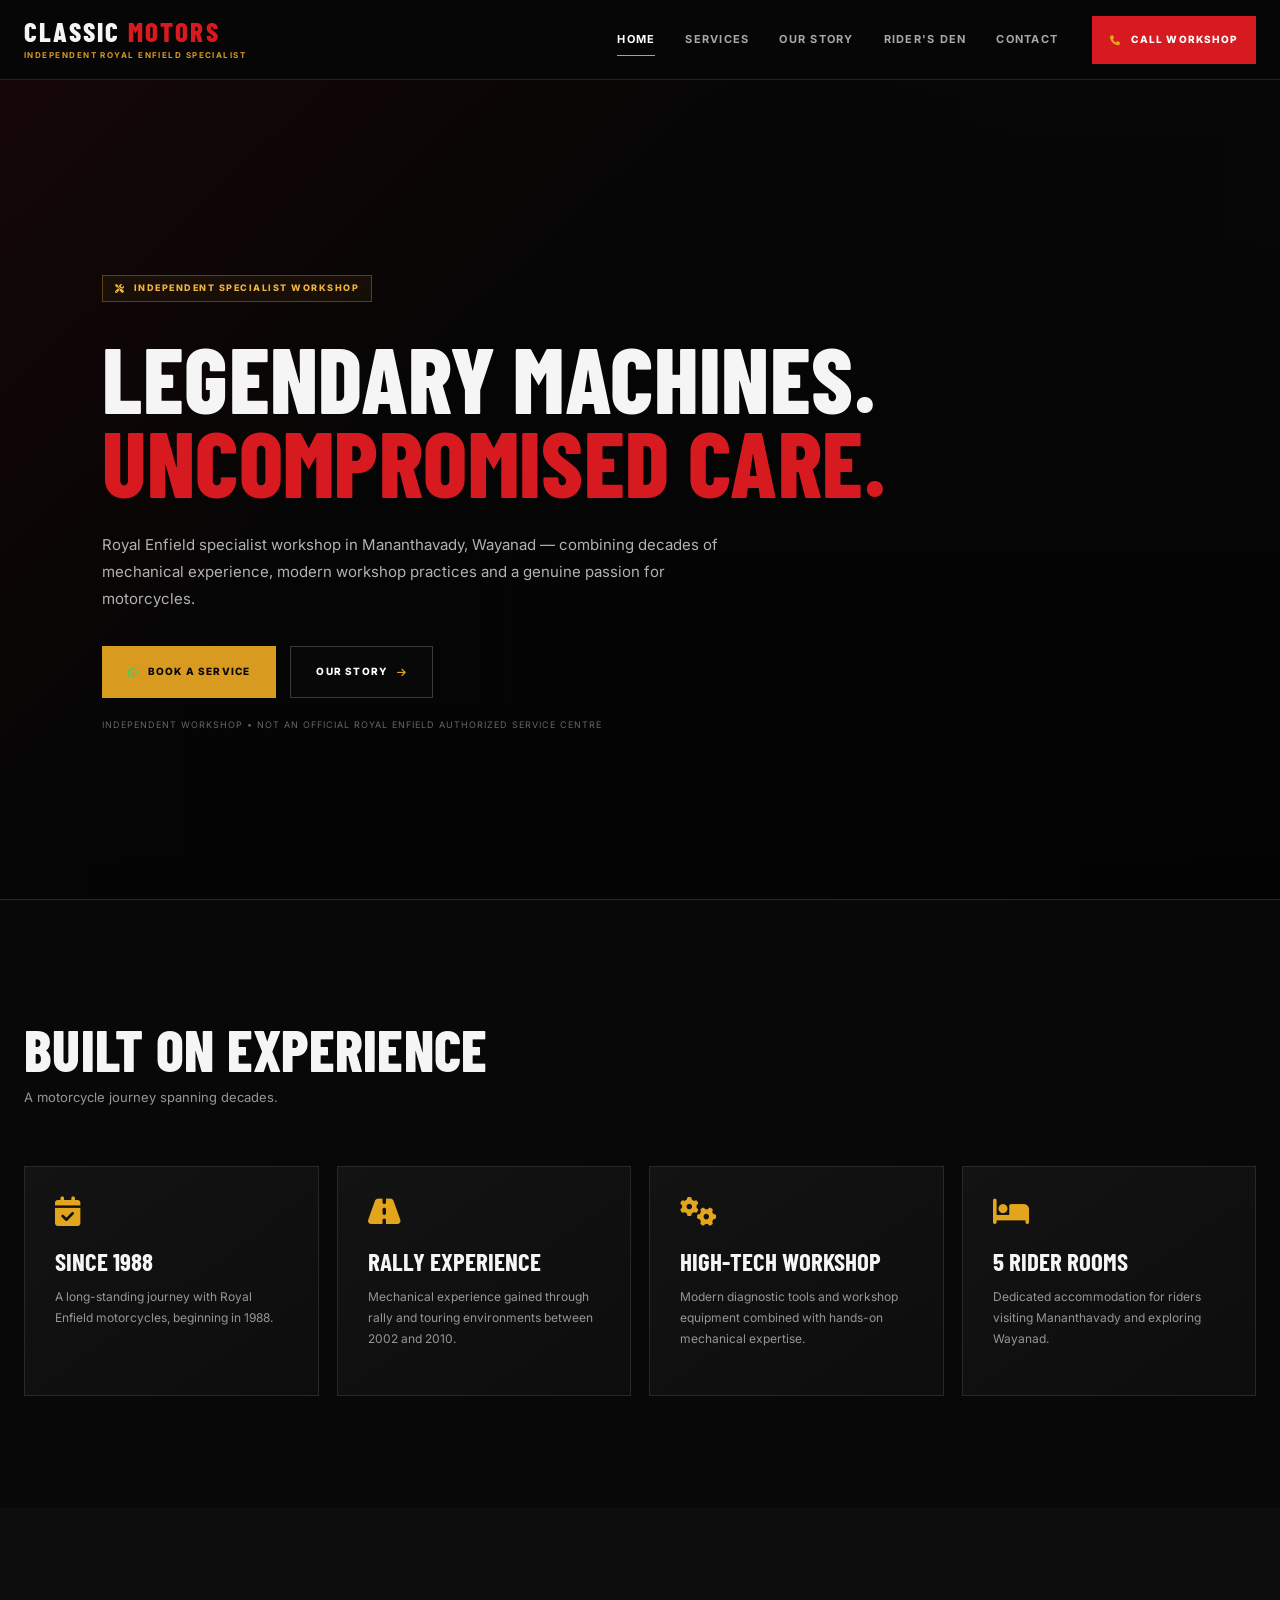
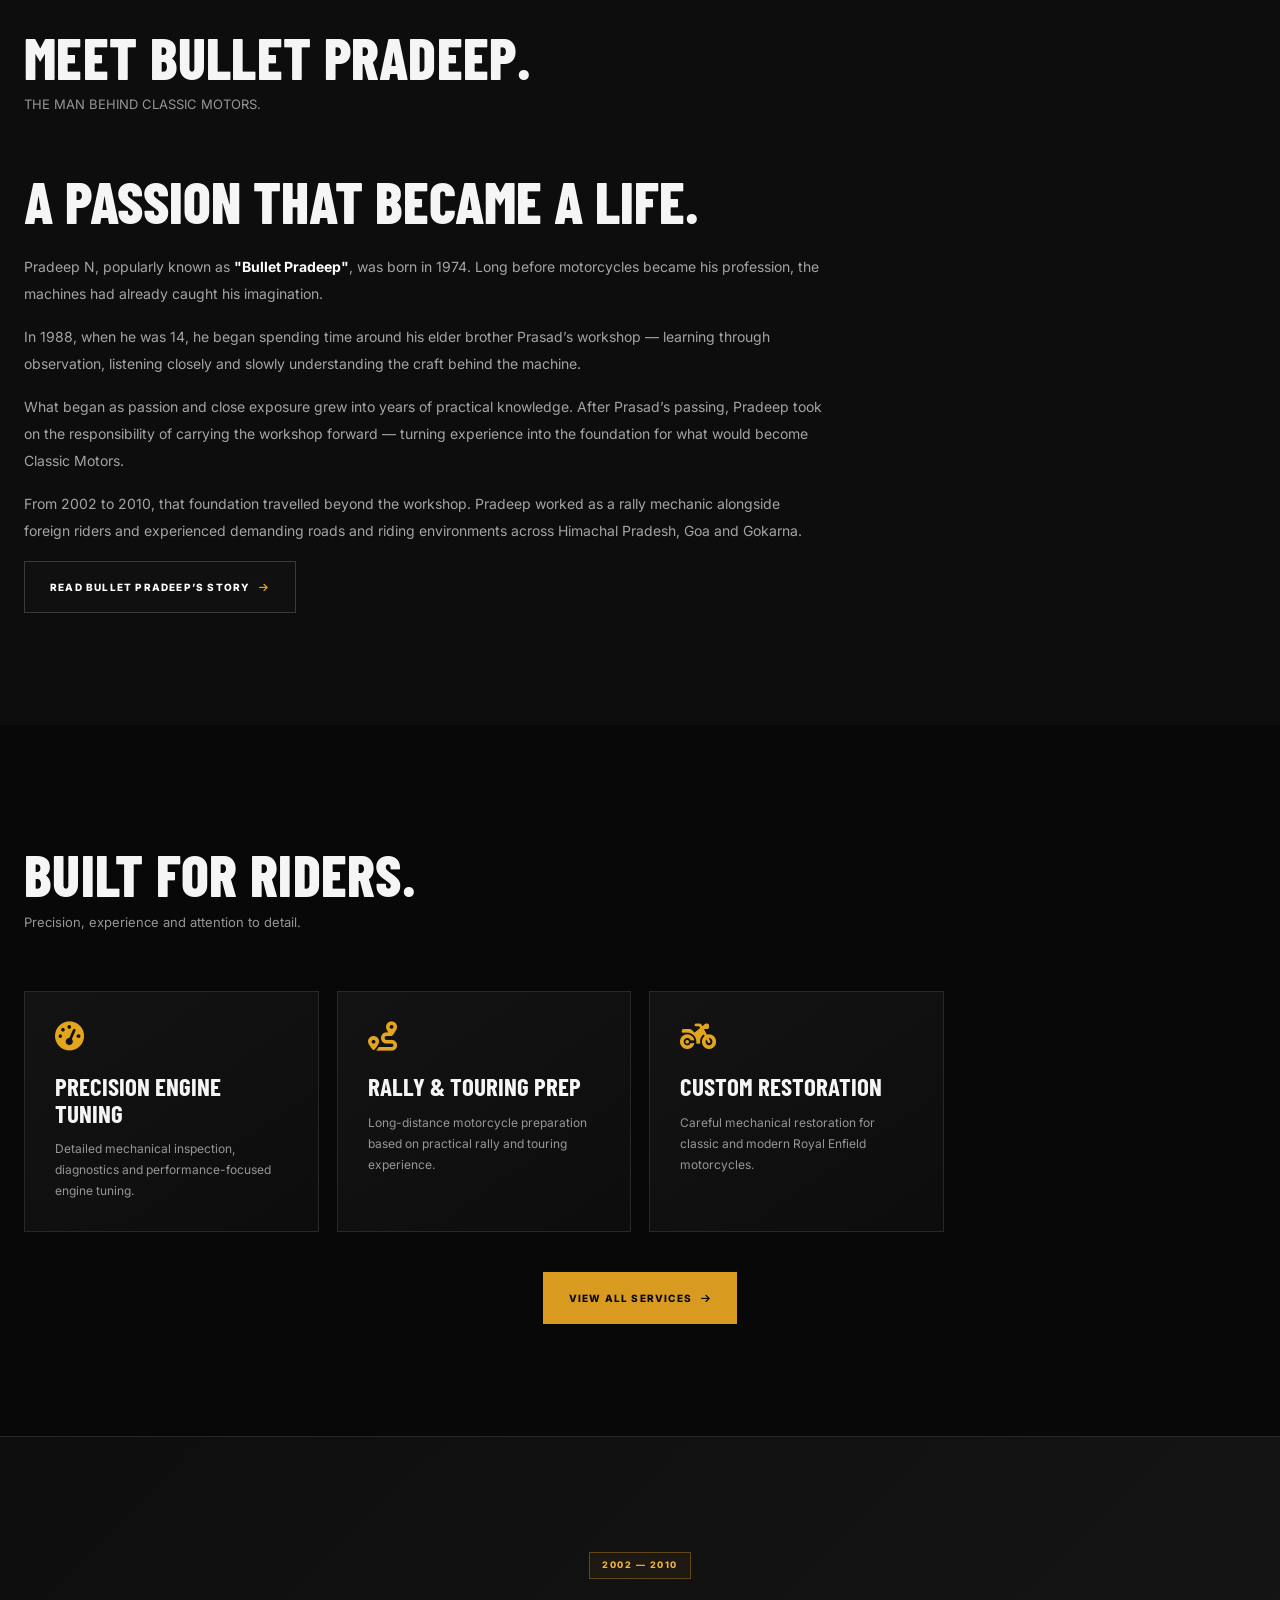
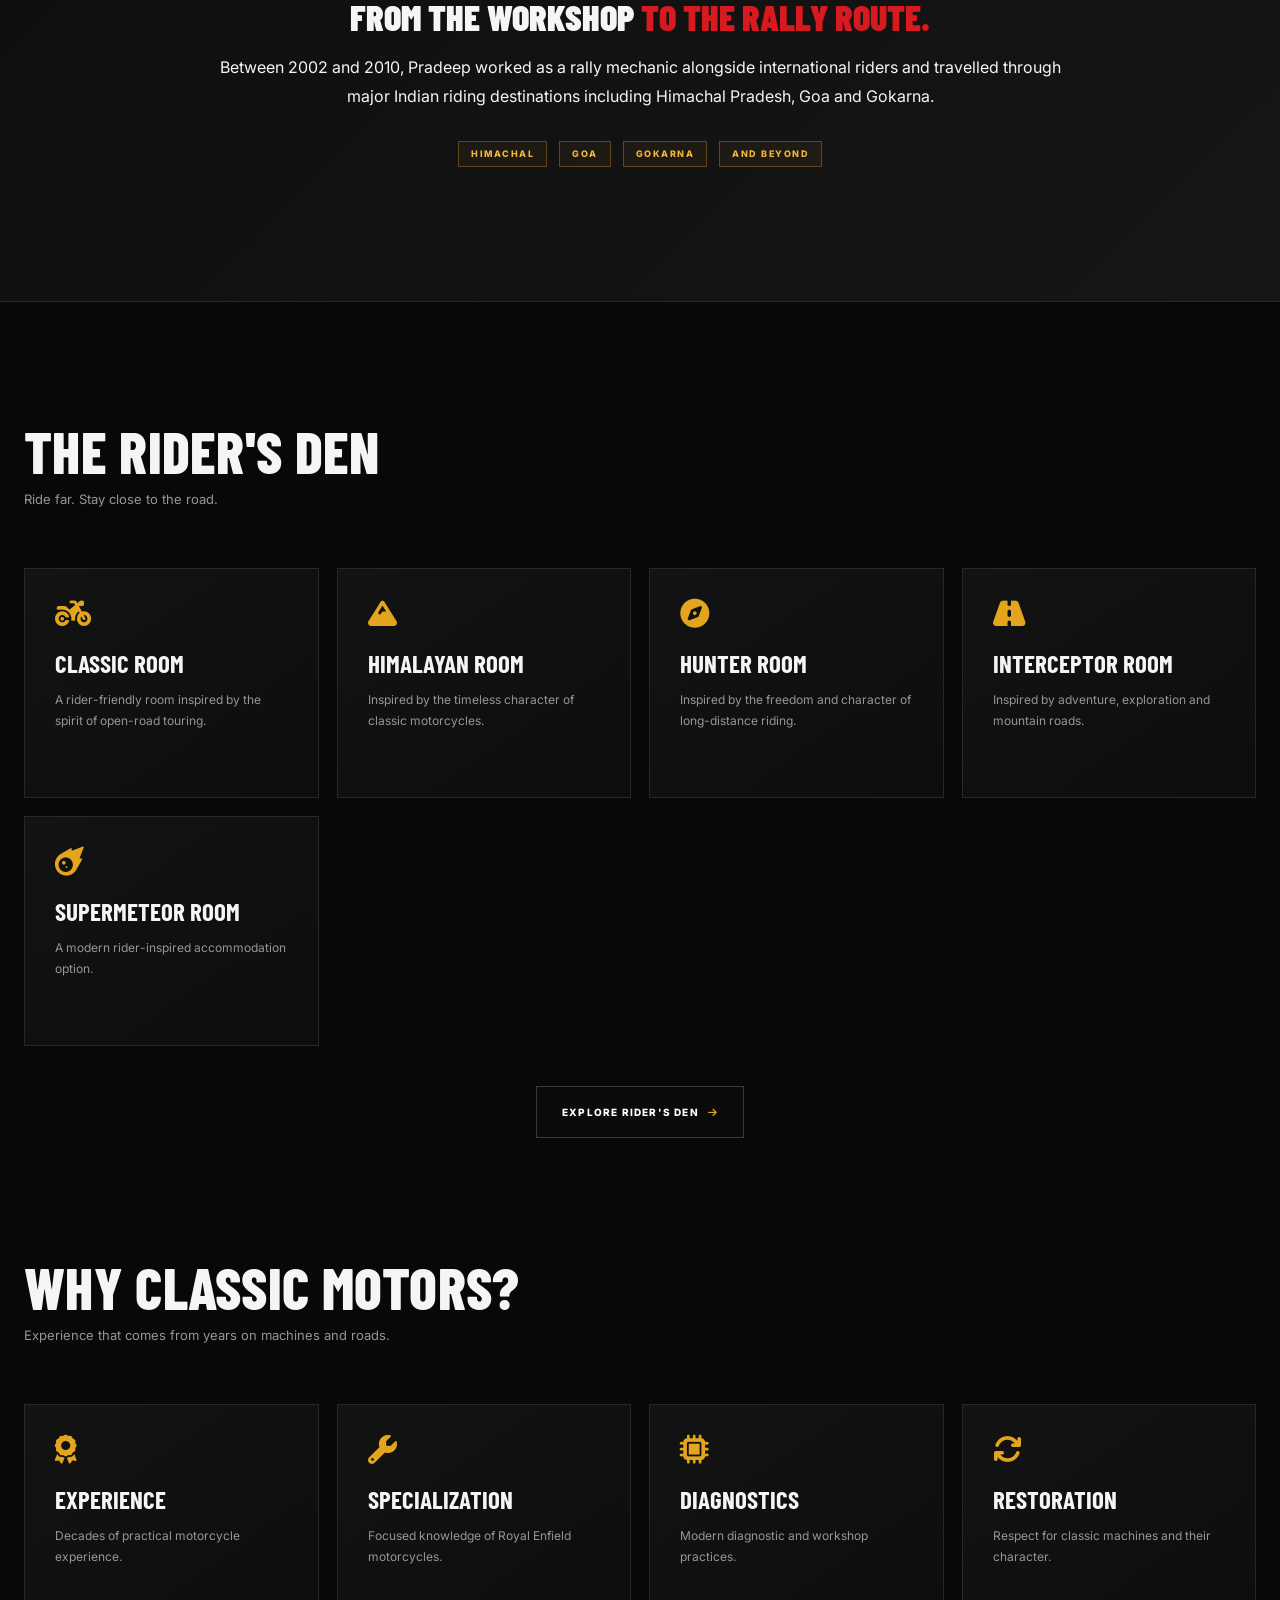
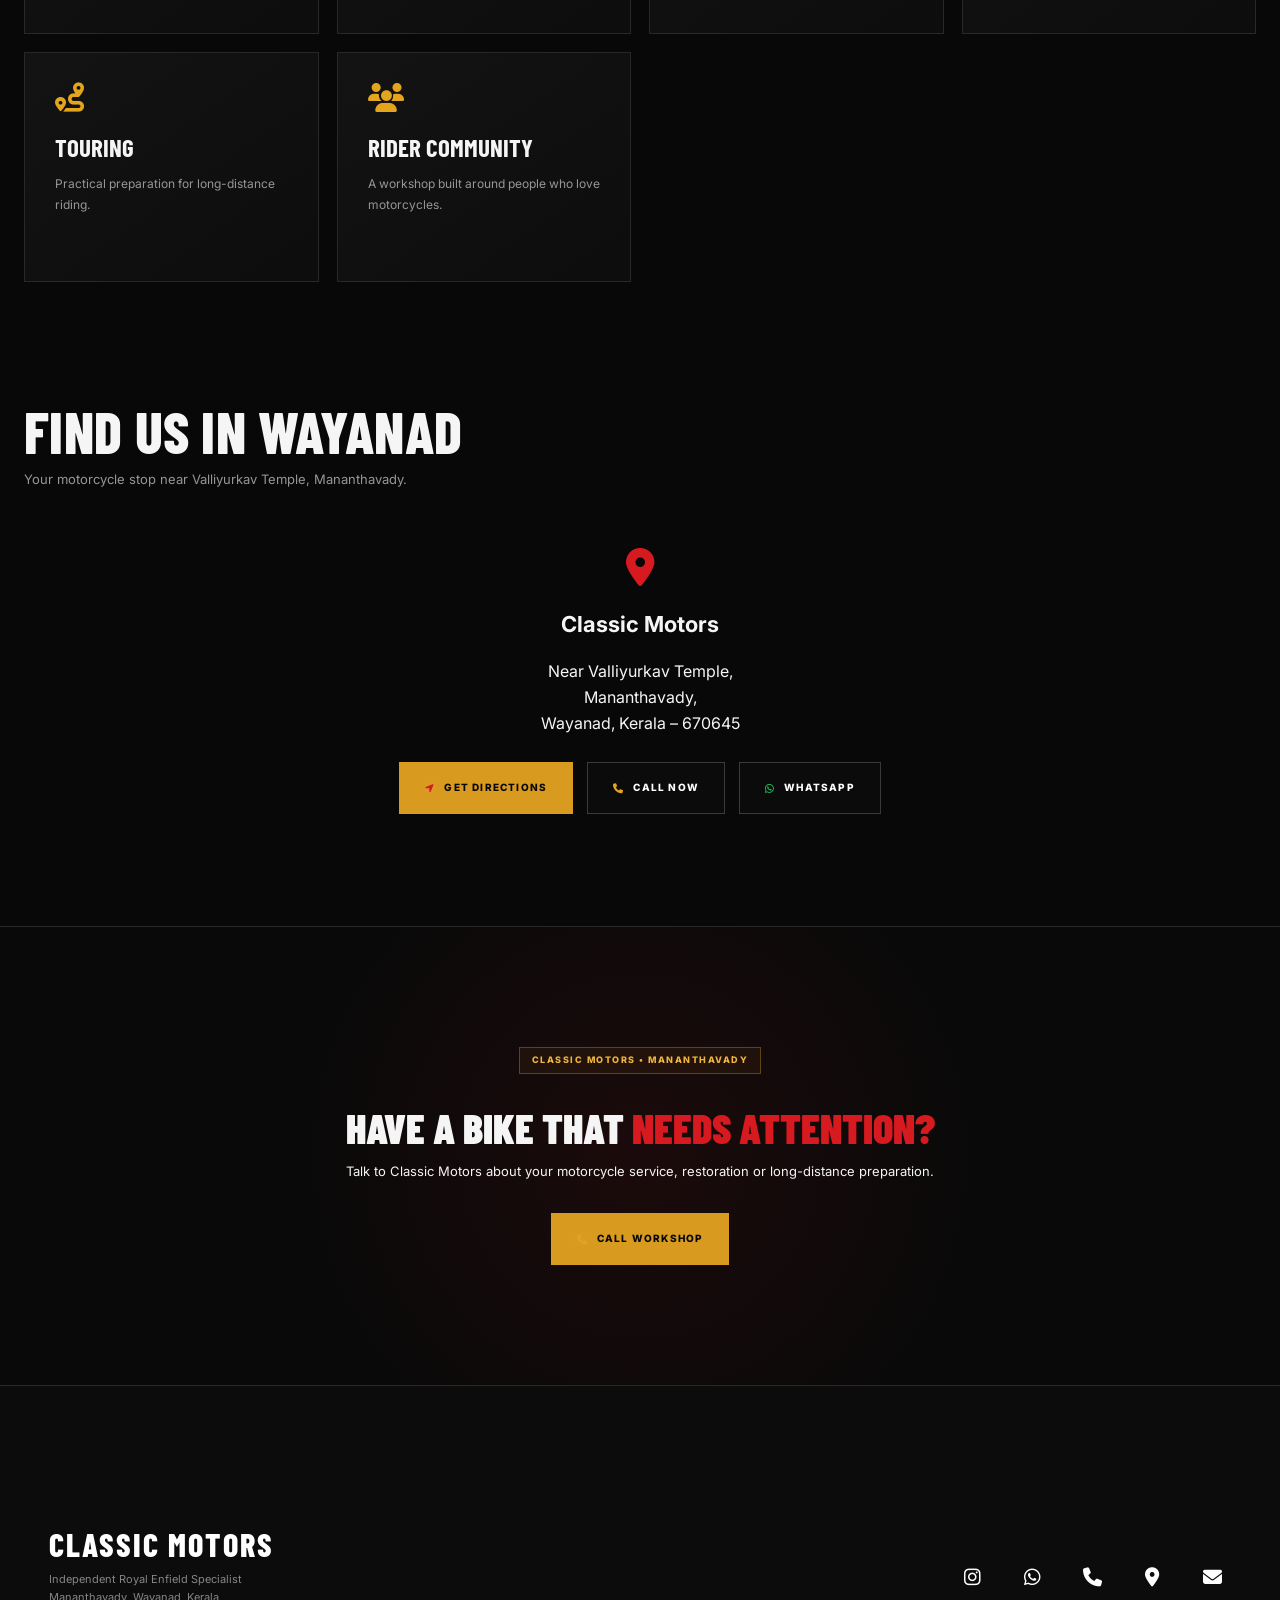
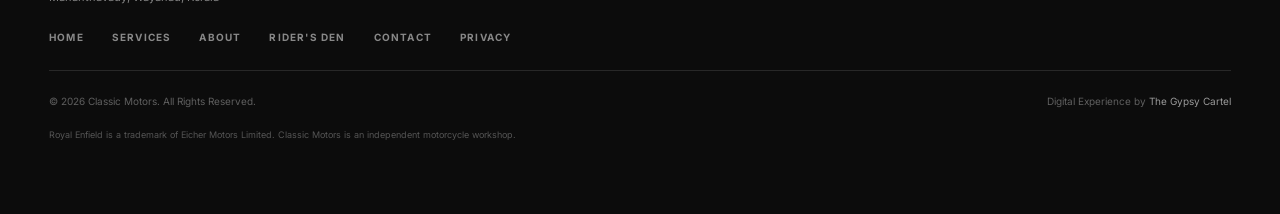
==== commit 2eb816a2: "Update index.html" ====
--- a/index.html
+++ b/index.html
@@ -138,7 +138,7 @@
         }
     }
     </script>
-</link><style id="home-page-premium-fix">
+<style id="home-page-premium-fix">
 /* =========================================================
    CLASSIC MOTORS — HOME PAGE PREMIUM FIX V7
    - prevents header / hero clipping
@@ -431,6 +431,218 @@
   }
 }
 </style>
+
+<style id="home-icon-footer-final-polish">
+/* =========================================================
+   CLASSIC MOTORS HOME — ICON / FOOTER FINAL POLISH
+   No icon boxes. Consistent icon-to-text alignment.
+   Footer icons remain white, clickable and animated.
+========================================================= */
+
+/* HOME CARDS — plain icon treatment */
+main .card{
+    display:flex;
+    flex-direction:column;
+    align-items:flex-start;
+}
+
+main .card > i{
+    width:auto !important;
+    min-width:0 !important;
+    max-width:none !important;
+    height:auto !important;
+    min-height:0 !important;
+    padding:0 !important;
+    margin:0 0 22px !important;
+
+    display:inline-block !important;
+    flex:0 0 auto !important;
+
+    border:0 !important;
+    border-width:0 !important;
+    border-style:none !important;
+    border-radius:0 !important;
+    background:transparent !important;
+    background-color:transparent !important;
+    box-shadow:none !important;
+
+    color:var(--accent-yellow,#f2b632) !important;
+    font-size:29px !important;
+    line-height:1 !important;
+    text-align:left !important;
+    vertical-align:middle !important;
+
+    transform-origin:center;
+    transition:
+        transform .32s cubic-bezier(.22,.61,.36,1),
+        color .25s ease,
+        filter .25s ease !important;
+}
+
+main .card > h4{
+    margin-top:0 !important;
+    margin-bottom:12px !important;
+    align-self:flex-start;
+}
+
+main .card > p{
+    margin-top:0 !important;
+}
+
+/* Card hover: keep the existing premium lift, animate only the icon too. */
+main .card:hover > i{
+    transform:translateY(-3px) scale(1.13) rotate(-4deg) !important;
+    color:var(--accent-red,#dc2626) !important;
+    filter:drop-shadow(0 6px 12px rgba(220,38,38,.22));
+}
+
+/* FOOTER — same structure/alignment as About page, but no icon boxes */
+footer .footer-social{
+    display:flex !important;
+    align-items:center !important;
+    justify-content:flex-end !important;
+    gap:22px !important;
+}
+
+footer .footer-social a{
+    width:auto !important;
+    min-width:0 !important;
+    height:auto !important;
+    min-height:0 !important;
+
+    display:inline-flex !important;
+    align-items:center !important;
+    justify-content:center !important;
+
+    margin:0 !important;
+    padding:4px !important;
+
+    border:0 !important;
+    border-width:0 !important;
+    border-style:none !important;
+    border-radius:0 !important;
+    background:transparent !important;
+    box-shadow:none !important;
+
+    color:#ffffff !important;
+    text-decoration:none !important;
+    cursor:pointer !important;
+
+    transition:
+        transform .30s cubic-bezier(.22,.61,.36,1),
+        color .25s ease,
+        filter .25s ease !important;
+}
+
+footer .footer-social a i{
+    display:block !important;
+    width:auto !important;
+    height:auto !important;
+    margin:0 !important;
+    padding:0 !important;
+
+    color:inherit !important;
+    font-size:19px !important;
+    line-height:1 !important;
+
+    transform-origin:center;
+    transition:
+        transform .30s cubic-bezier(.22,.61,.36,1),
+        color .25s ease,
+        filter .25s ease !important;
+}
+
+/* Individual interactive colors */
+footer .footer-social a:nth-child(1):hover,
+footer .footer-social a:nth-child(1):focus-visible{
+    color:#e1306c !important;
+}
+footer .footer-social a:nth-child(2):hover,
+footer .footer-social a:nth-child(2):focus-visible{
+    color:#25d366 !important;
+}
+footer .footer-social a:nth-child(3):hover,
+footer .footer-social a:nth-child(3):focus-visible{
+    color:#f2b632 !important;
+}
+footer .footer-social a:nth-child(4):hover,
+footer .footer-social a:nth-child(4):focus-visible{
+    color:#ef4444 !important;
+}
+footer .footer-social a:nth-child(5):hover,
+footer .footer-social a:nth-child(5):focus-visible{
+    color:#f2b632 !important;
+}
+
+footer .footer-social a:hover,
+footer .footer-social a:focus-visible{
+    transform:translateY(-4px) scale(1.06) !important;
+    border:0 !important;
+    background:transparent !important;
+    box-shadow:none !important;
+    outline:none;
+}
+
+footer .footer-social a:hover i,
+footer .footer-social a:focus-visible i{
+    transform:scale(1.18) rotate(-5deg);
+    filter:drop-shadow(0 5px 10px rgba(0,0,0,.35));
+}
+
+footer .footer-social a:active{
+    transform:translateY(-1px) scale(.96) !important;
+}
+
+/* Make the clickable targets obvious without bringing back visible boxes. */
+footer .footer-social a{
+    position:relative;
+}
+footer .footer-social a::after{
+    content:"";
+    position:absolute;
+    inset:-5px;
+    border-radius:50%;
+    border:1px solid transparent;
+    transition:border-color .25s ease, transform .25s ease;
+}
+footer .footer-social a:hover::after,
+footer .footer-social a:focus-visible::after{
+    border-color:rgba(255,255,255,.16);
+    transform:scale(1.08);
+}
+
+/* Mobile footer spacing */
+@media (max-width:760px){
+    main .card > i{
+        font-size:27px !important;
+        margin-bottom:20px !important;
+    }
+
+    footer .footer-social{
+        justify-content:flex-start !important;
+        gap:19px !important;
+    }
+
+    footer .footer-social a{
+        padding:4px !important;
+    }
+
+    footer .footer-social a i{
+        font-size:18px !important;
+    }
+}
+
+/* Reduced motion */
+@media (prefers-reduced-motion:reduce){
+    main .card > i,
+    footer .footer-social a,
+    footer .footer-social a i,
+    footer .footer-social a::after{
+        transition:none !important;
+    }
+}
+</style>
+
 </head>
 <body>
 <!-- =========================================================
@@ -558,7 +770,7 @@
 </div>
 <div class="story-content">
 <h4>A PASSION THAT BECAME A LIFE.</h4>
-<p>Pradeep N, popularly known as , was born in 1974. Long before motorcycles became his profession, the machines had already caught his imagination.</p>
+<p>Pradeep N, popularly known as <strong>"Bullet Pradeep"</strong>, was born in 1974. Long before motorcycles became his profession, the machines had already caught his imagination.</p>
 <p>In 1988, when he was 14, he began spending time around his elder brother Prasad’s workshop — learning through observation, listening closely and slowly understanding the craft behind the machine.</p>
 <p>What began as passion and close exposure grew into years of practical knowledge. After Prasad’s passing, Pradeep took on the responsibility of carrying the workshop forward — turning experience into the foundation for what would become Classic Motors.</p>
 <p>From 2002 to 2010, that foundation travelled beyond the workshop. Pradeep worked as a rally mechanic alongside foreign riders and experienced demanding roads and riding environments across Himachal Pradesh, Goa and Gokarna.</p>
@@ -827,7 +1039,7 @@
             restoration or long-distance preparation.
 
         </p>
-<a class="btn primary-btn" href="tel:+919447433965" rel target><i aria-hidden="true" class="fa-solid fa-phone"></i> CALL WORKSHOP</a>
+<a class="btn primary-btn" href="tel:+919447433965"><i aria-hidden="true" class="fa-solid fa-phone"></i> CALL WORKSHOP</a>
 </div>
 </section>
 </main>
@@ -861,7 +1073,7 @@
 </a>
 </div>
 <nav aria-label="Footer Navigation" class="footer-nav">
-<a href="">Home</a>
+<a href="/">Home</a>
 <a href="services/">Services</a>
 <a href="about/">About</a>
 <a href="riders-den/">Rider's Den</a>
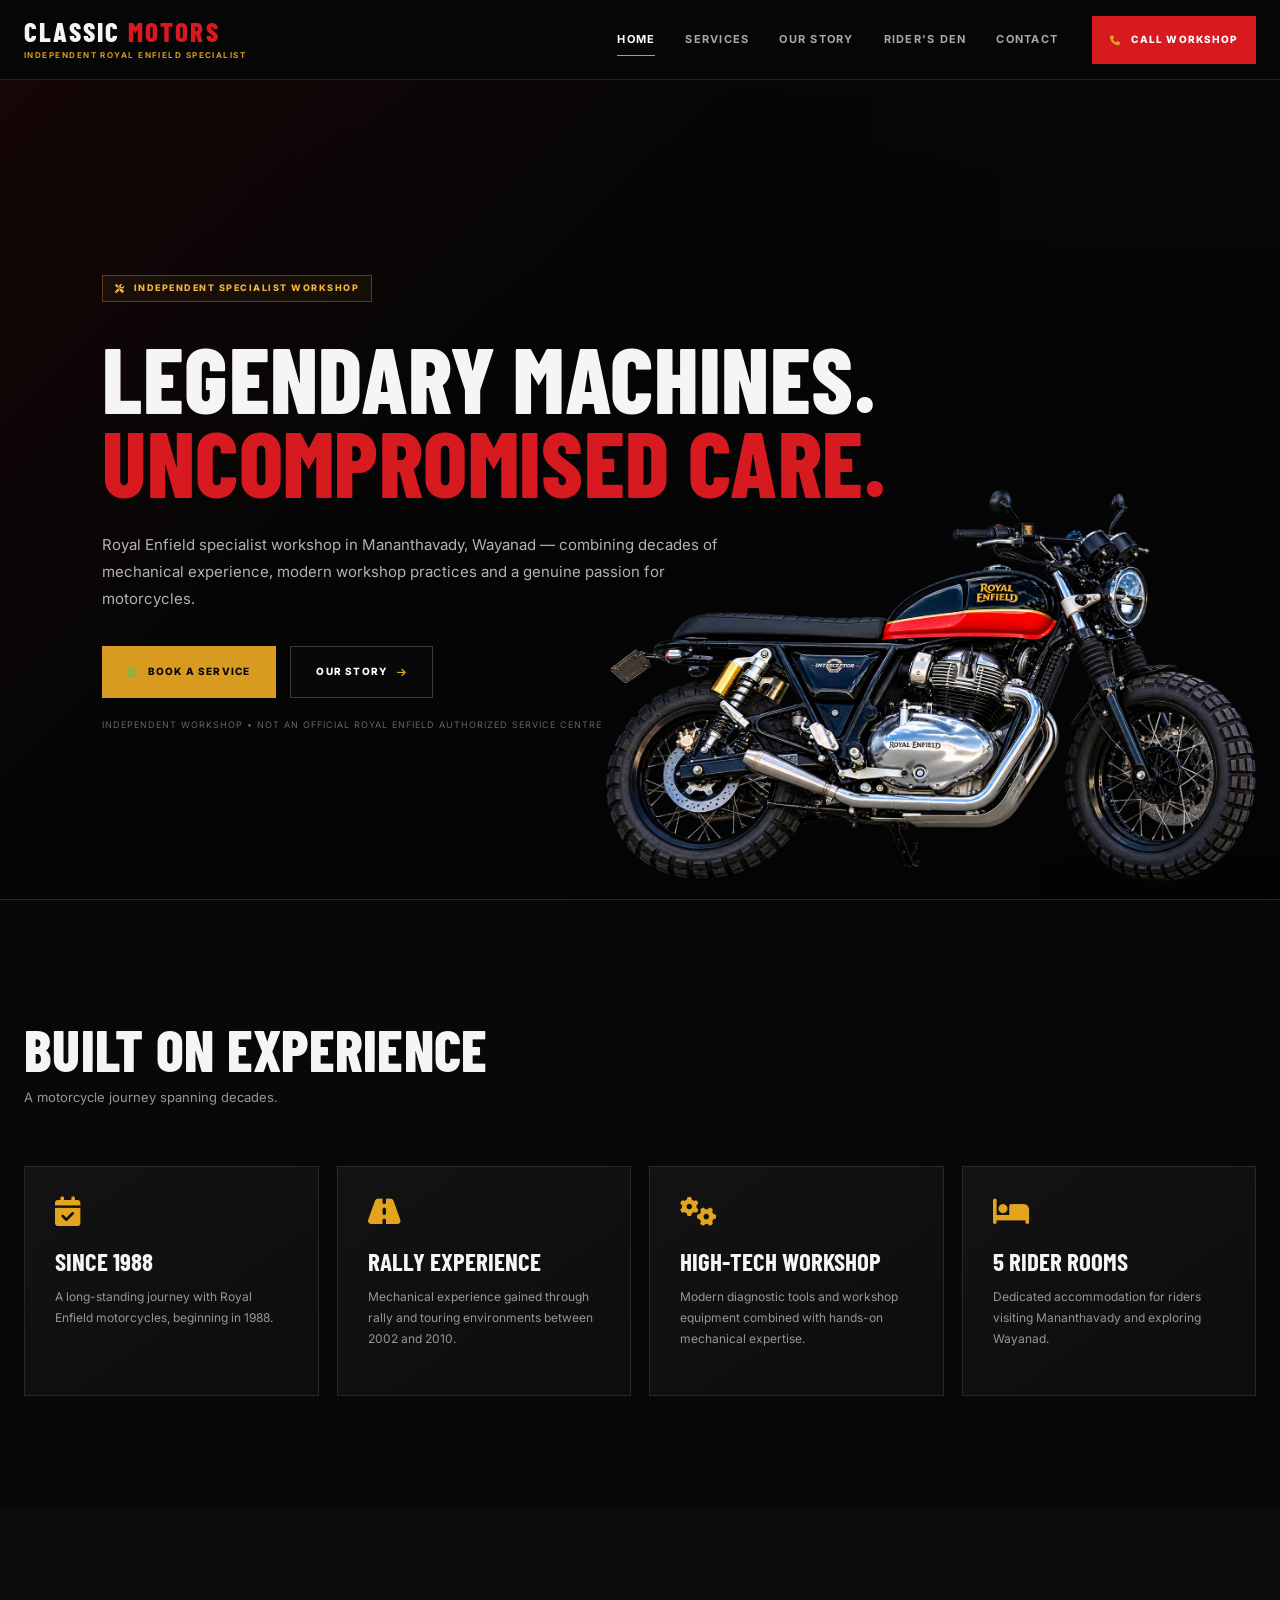
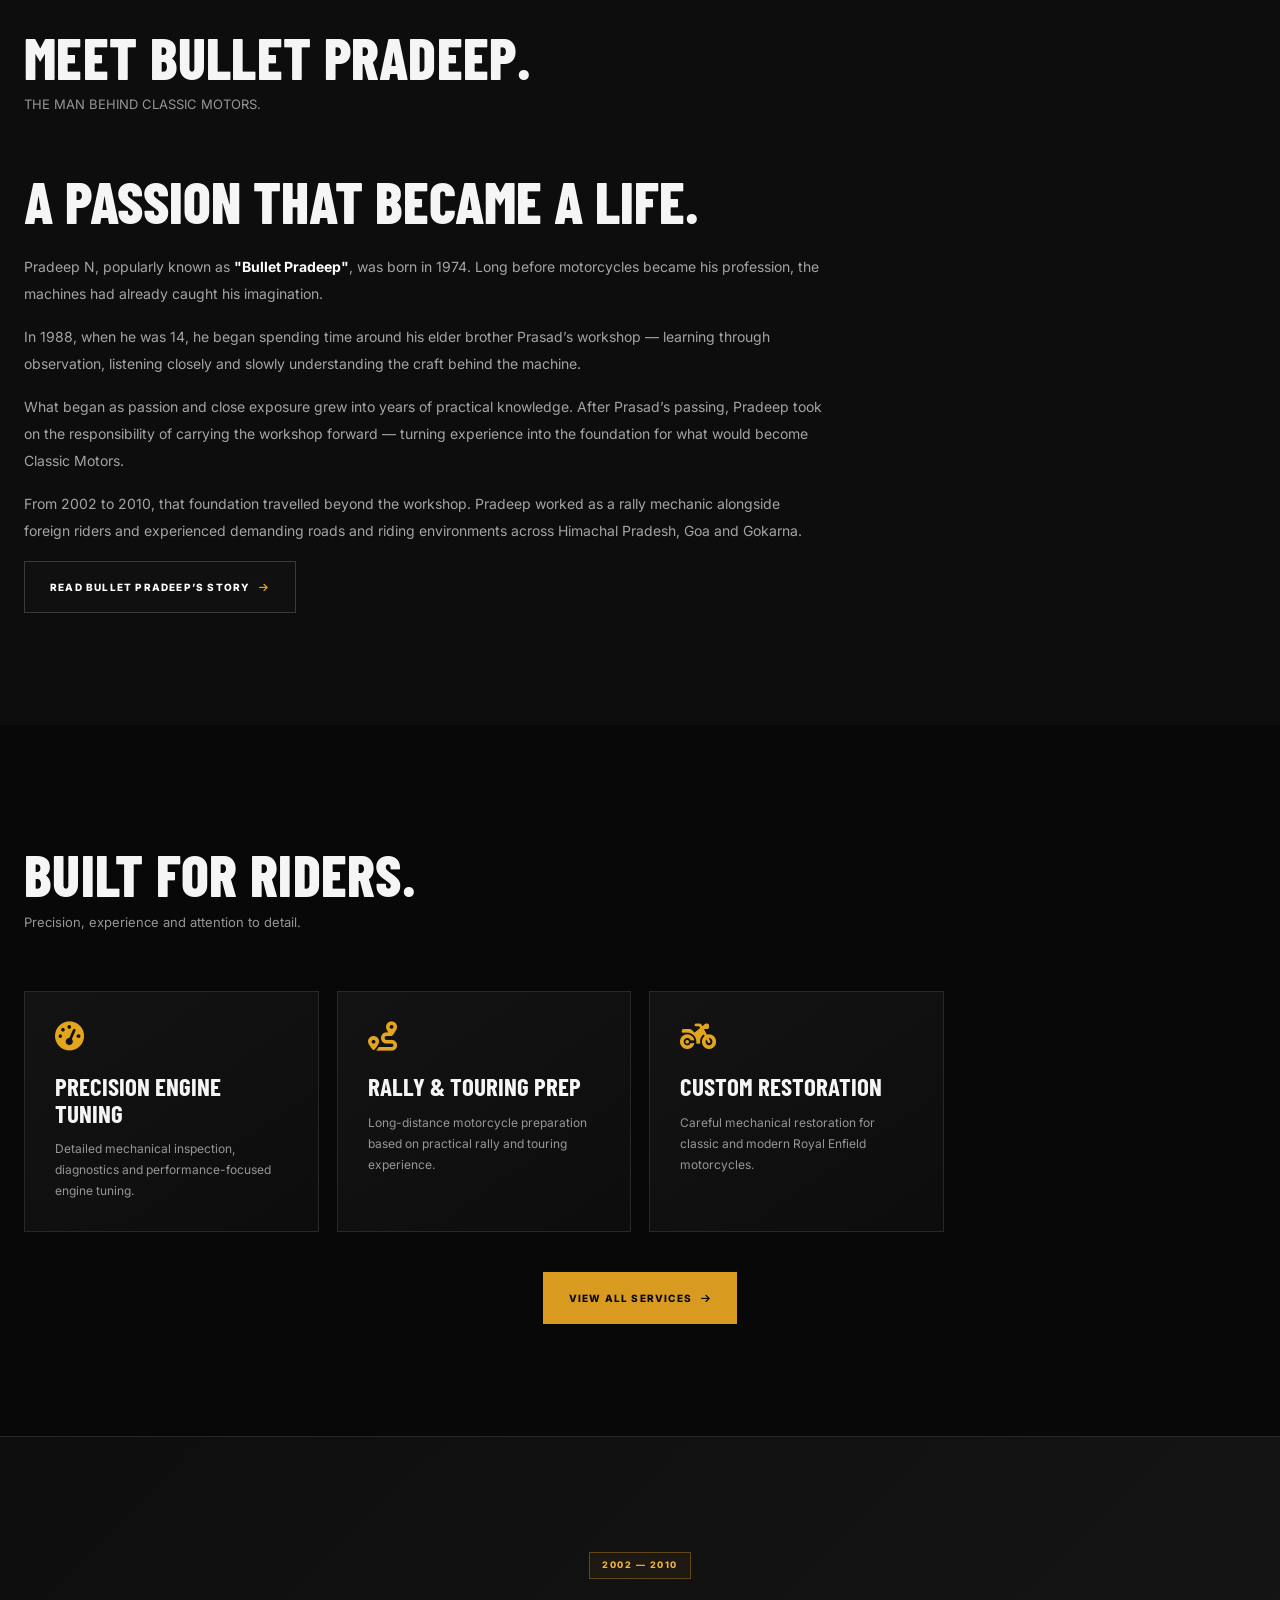
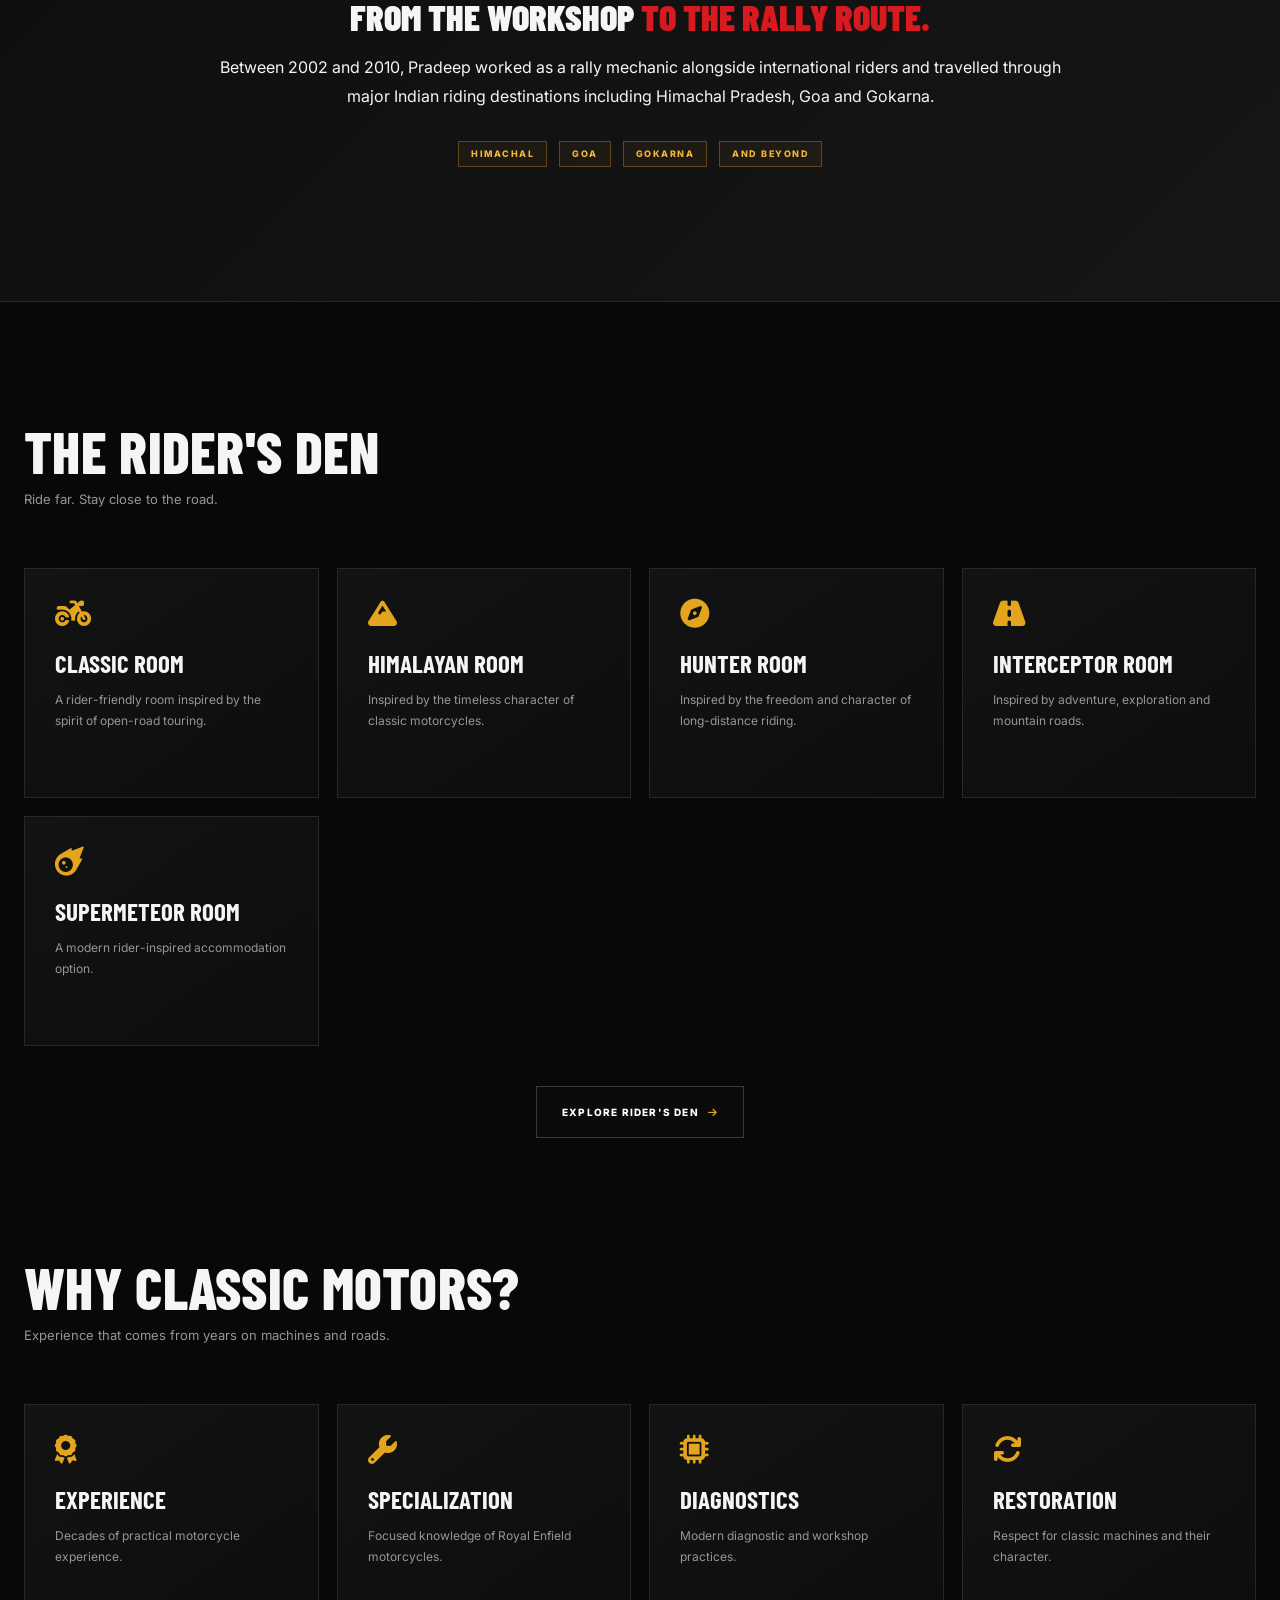
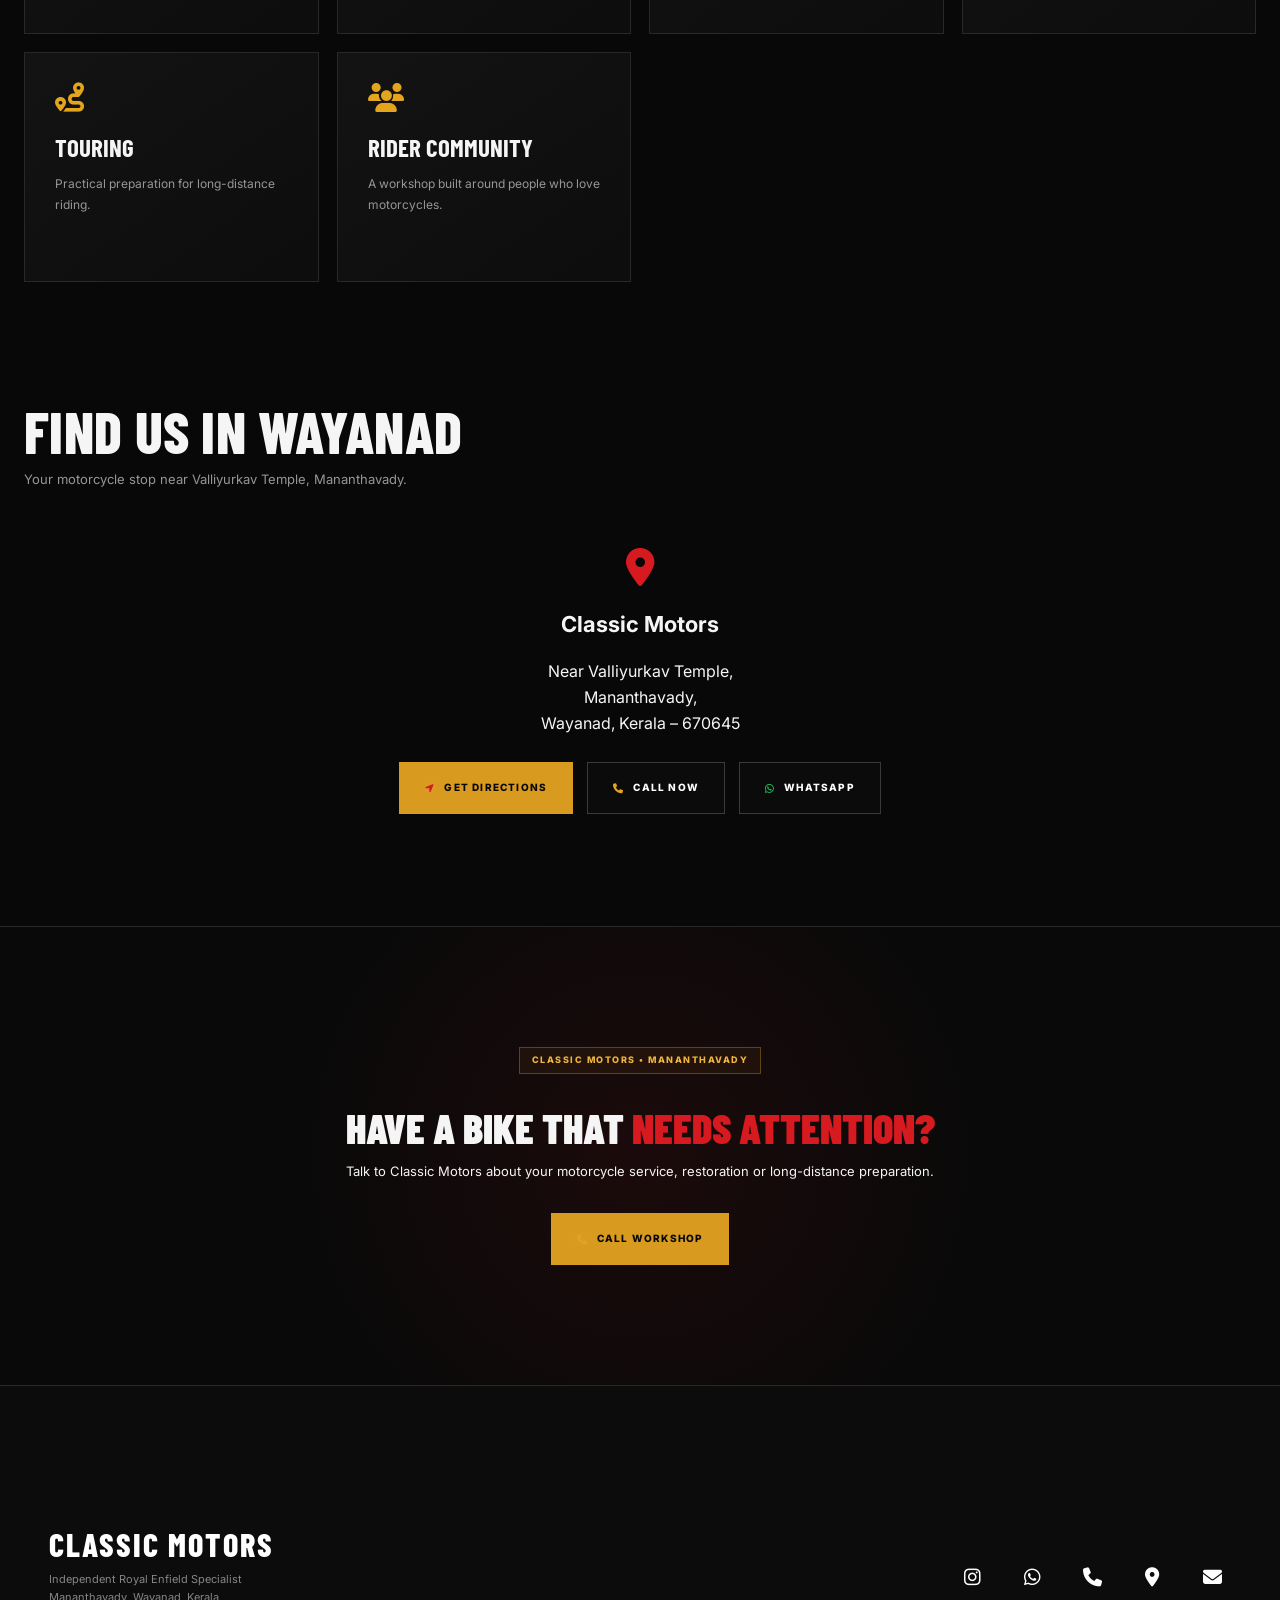
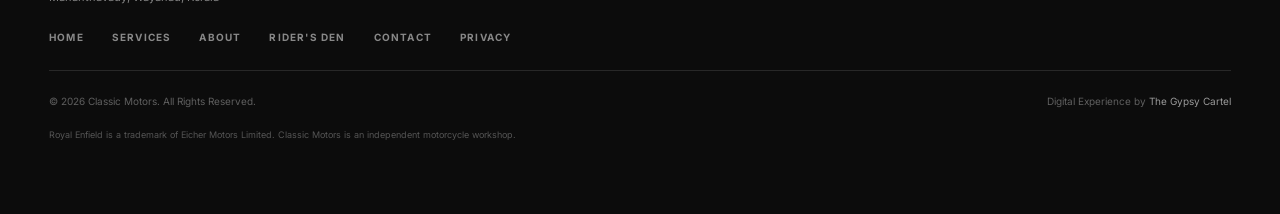
==== commit 0d847bfd: "Update index.html" ====
--- a/index.html
+++ b/index.html
@@ -640,6 +640,36 @@
     footer .footer-social a::after{
         transition:none !important;
     }
+}
+</style>
+
+
+<style id="home-hero-bike-final">
+/* HOME HERO — transparent bike artwork only; no other page changes */
+.hero{position:relative;overflow:hidden;}
+.hero-content{position:relative;z-index:3;}
+.hero-bike{
+  position:absolute;
+  z-index:1;
+  right:1.8vw;
+  bottom:-2px;
+  width:min(52vw,800px);
+  height:auto;
+  max-height:78%;
+  object-fit:contain;
+  object-position:center bottom;
+  pointer-events:none;
+  user-select:none;
+}
+@media (max-width:1000px){
+  .hero-bike{
+    width:min(55vw,640px);
+    right:-1vw;
+    max-height:68%;
+  }
+}
+@media (max-width:760px){
+  .hero-bike{display:none;}
 }
 </style>
 
@@ -705,6 +735,7 @@
                 Independent workshop • Not an official Royal Enfield authorized service centre
             </p>
 </div>
+<img class="hero-bike" src="assets/frontpage/hero.png" alt="" aria-hidden="true" loading="eager" decoding="async">
 </section>
 <!-- =========================================================
      EXPERIENCE HIGHLIGHTS
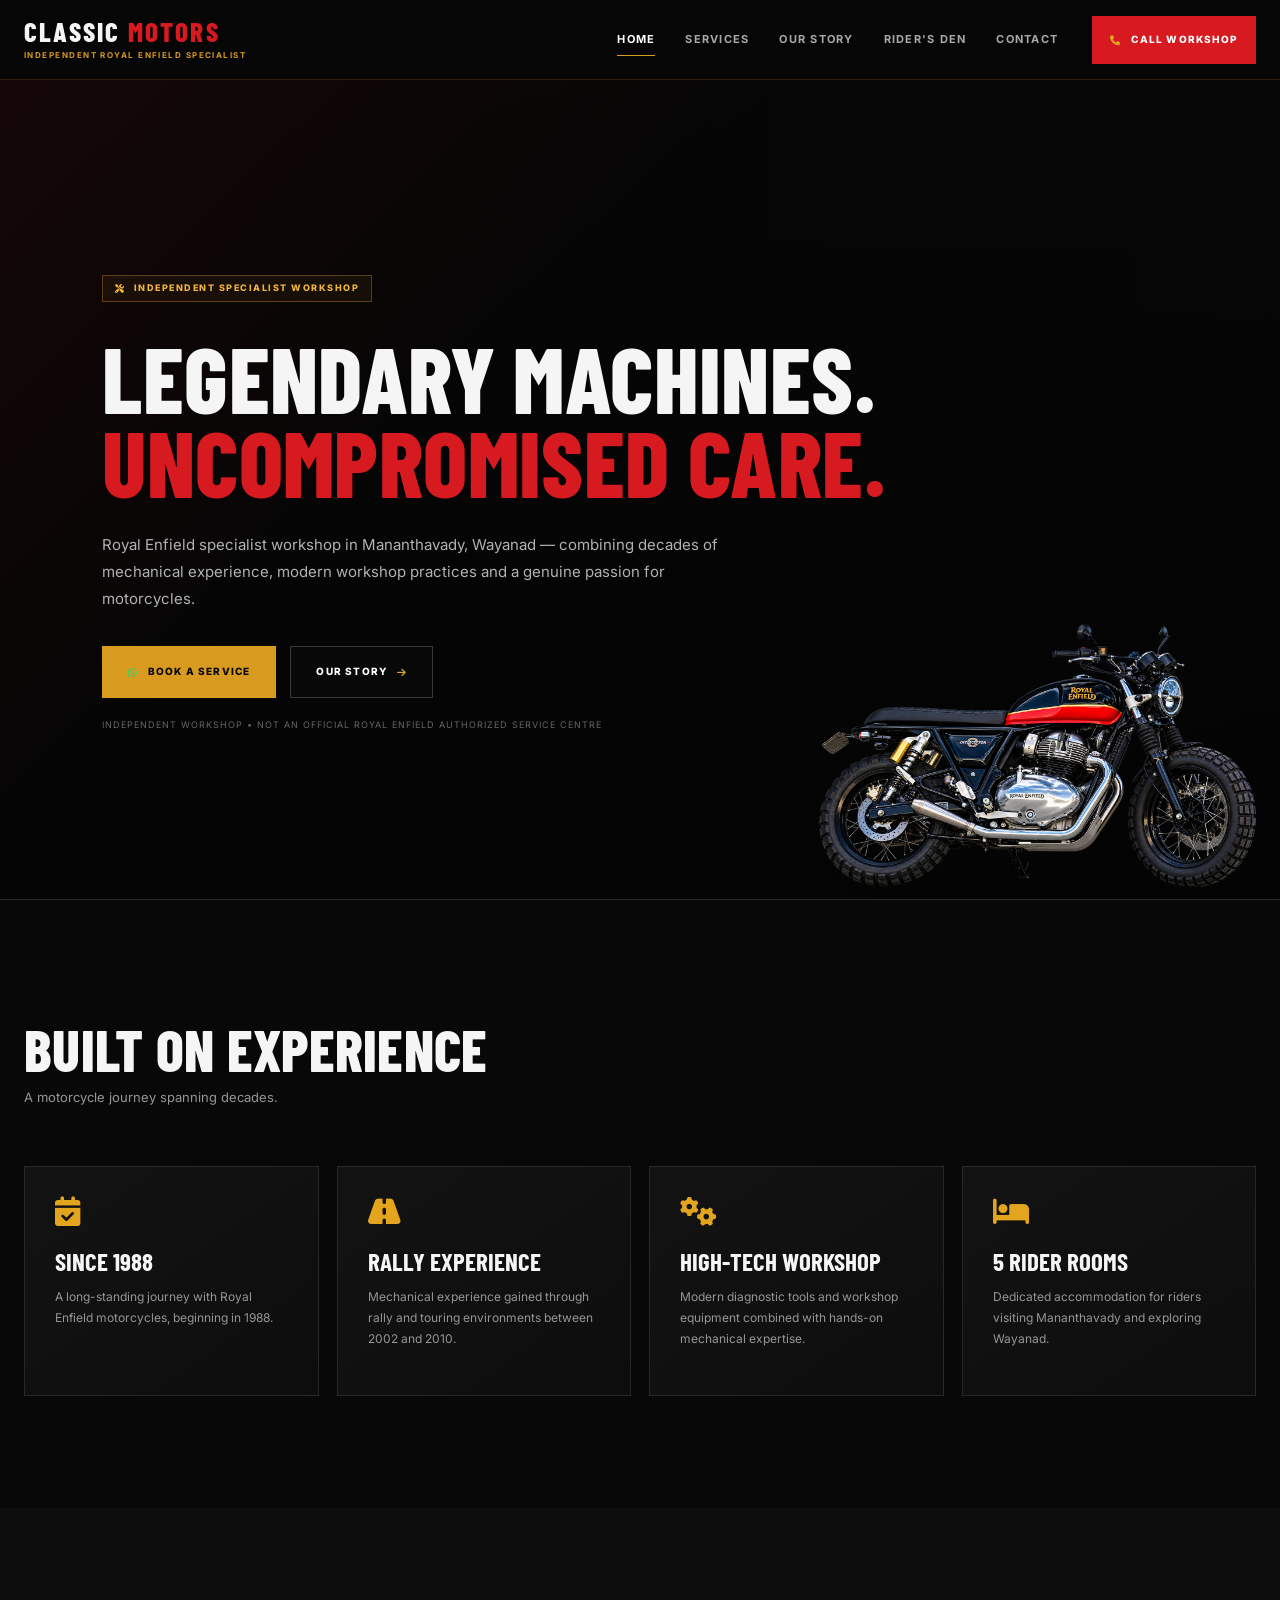
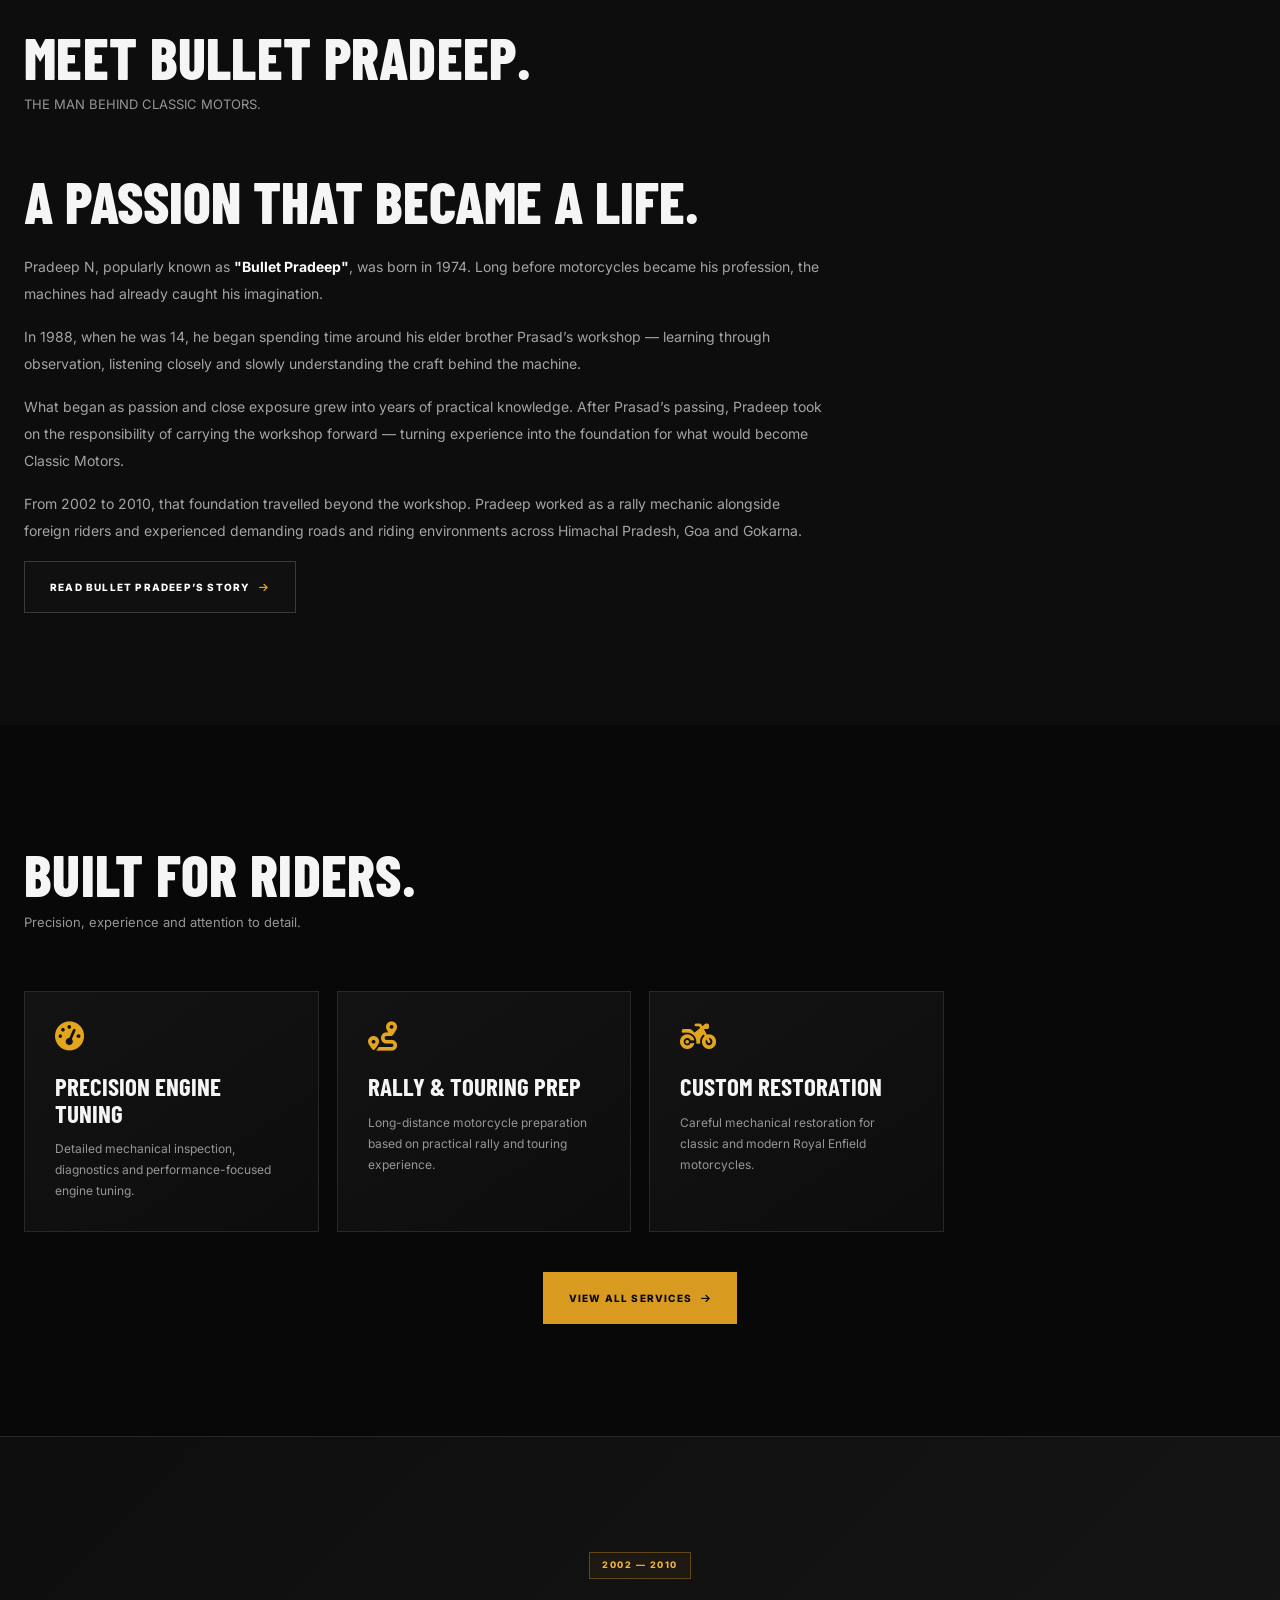
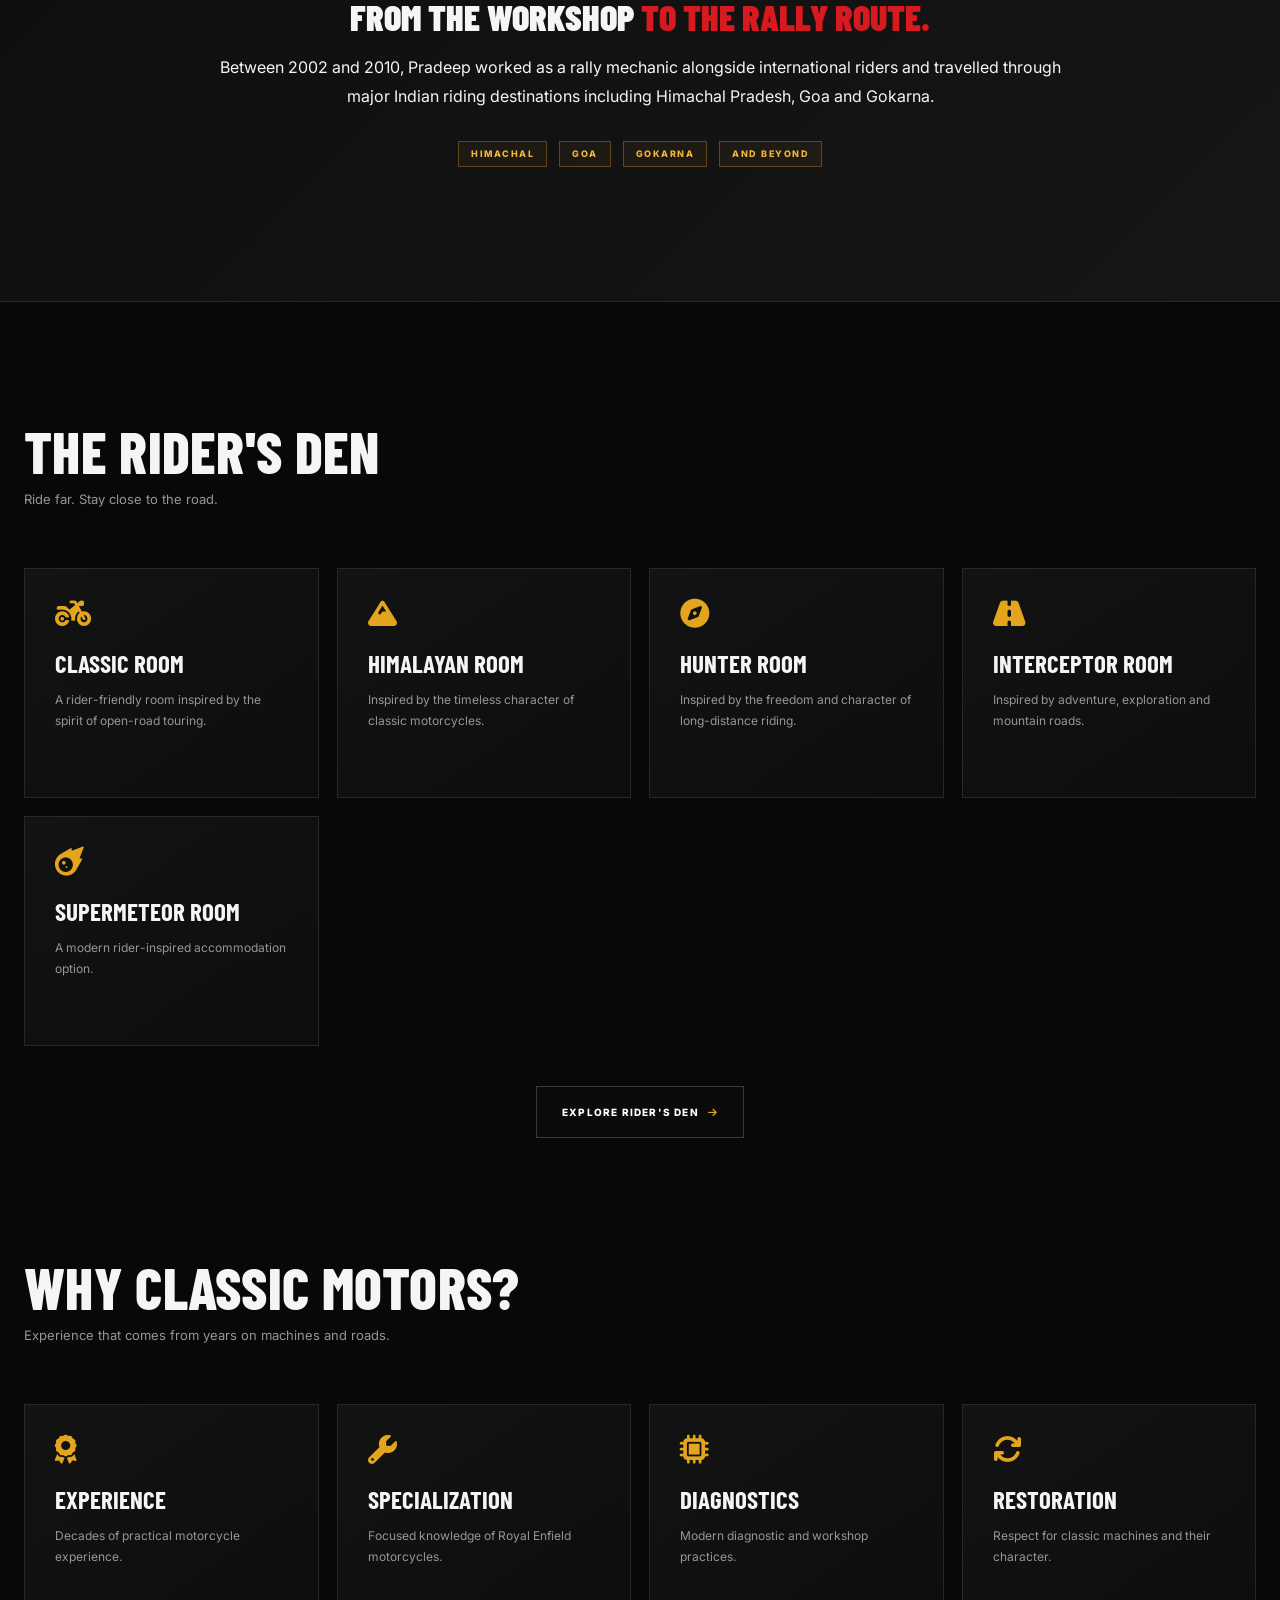
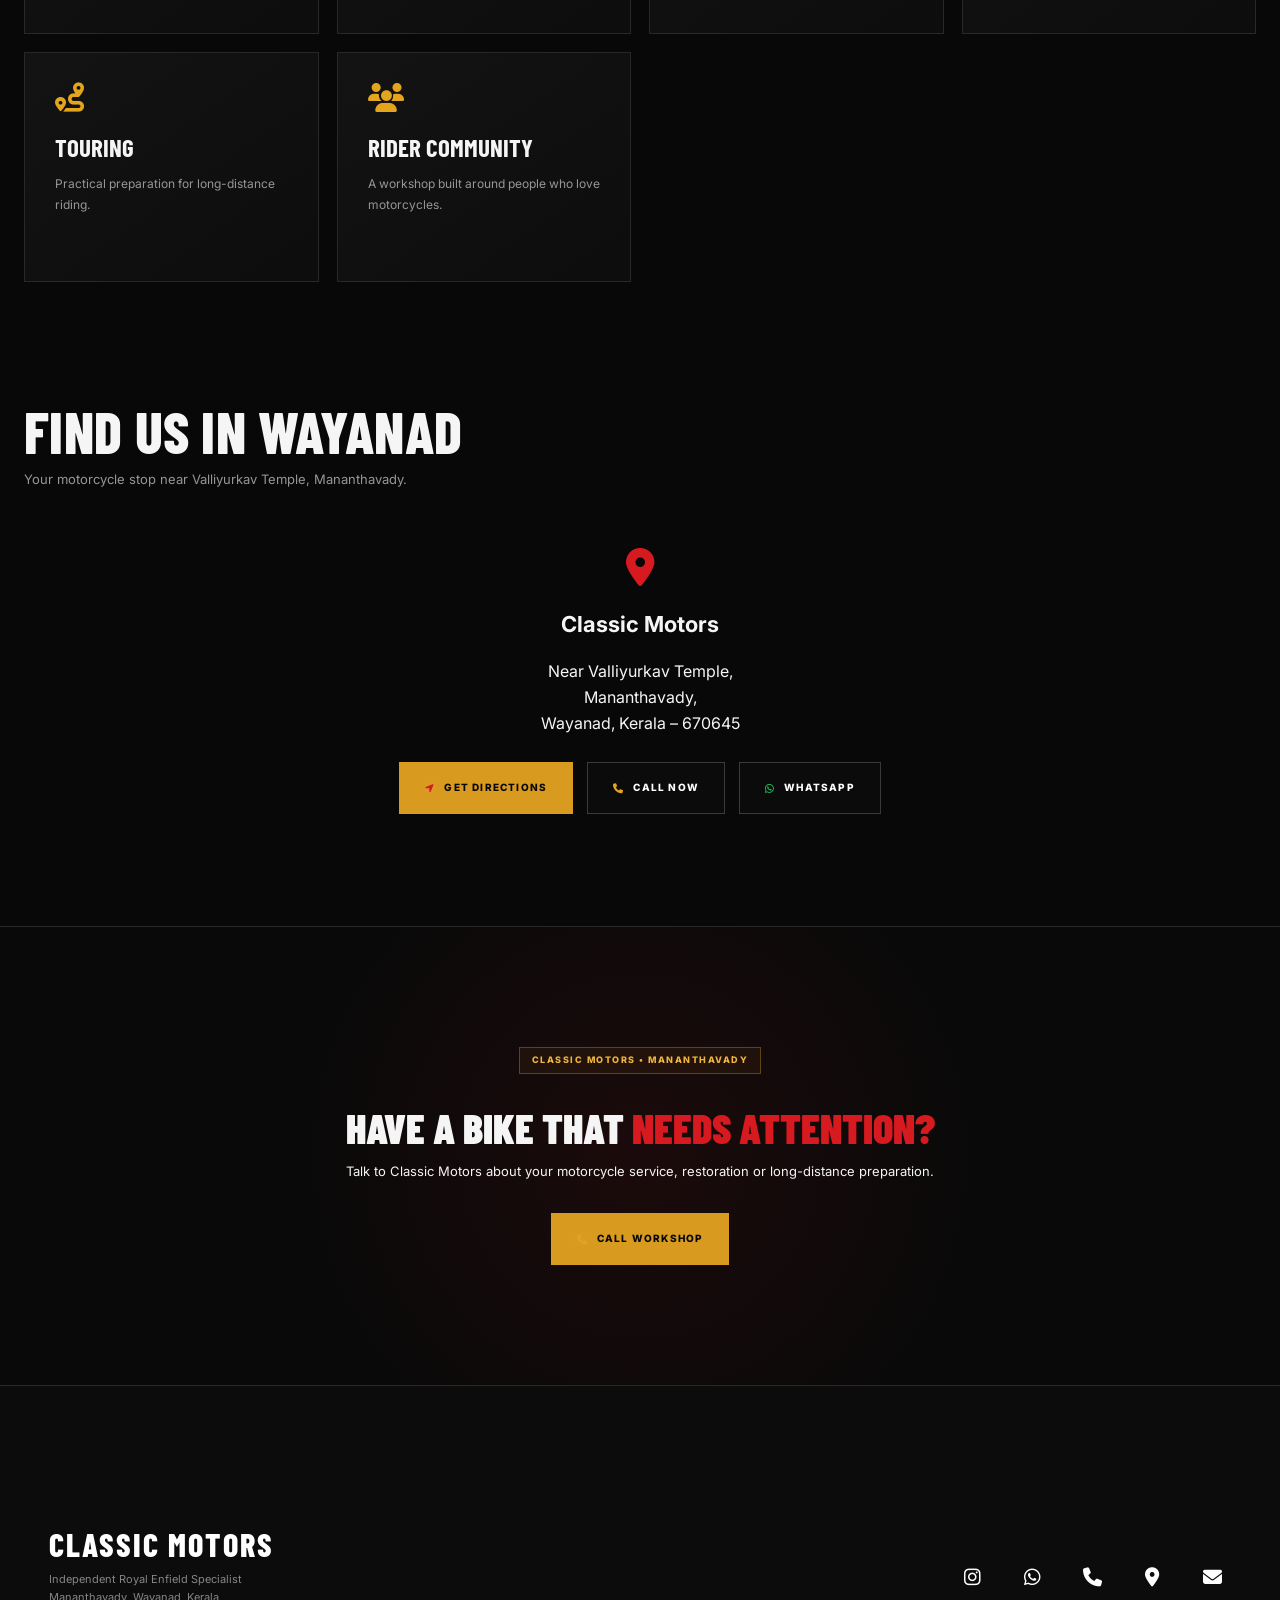
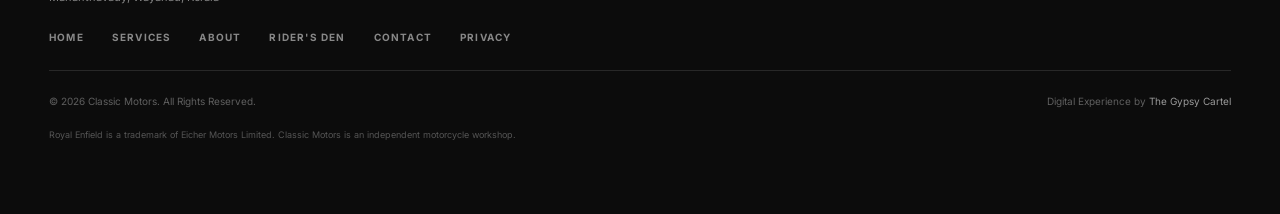
==== commit 4194714e: "Update index.html" ====
--- a/index.html
+++ b/index.html
@@ -653,9 +653,9 @@
   z-index:1;
   right:1.8vw;
   bottom:-2px;
-  width:min(52vw,800px);
+  width:min(35vw,600px);
   height:auto;
-  max-height:78%;
+  max-height:70%;
   object-fit:contain;
   object-position:center bottom;
   pointer-events:none;
@@ -663,9 +663,9 @@
 }
 @media (max-width:1000px){
   .hero-bike{
-    width:min(55vw,640px);
+    width:min(40vw,540px);
     right:-1vw;
-    max-height:68%;
+    max-height:63%;
   }
 }
 @media (max-width:760px){
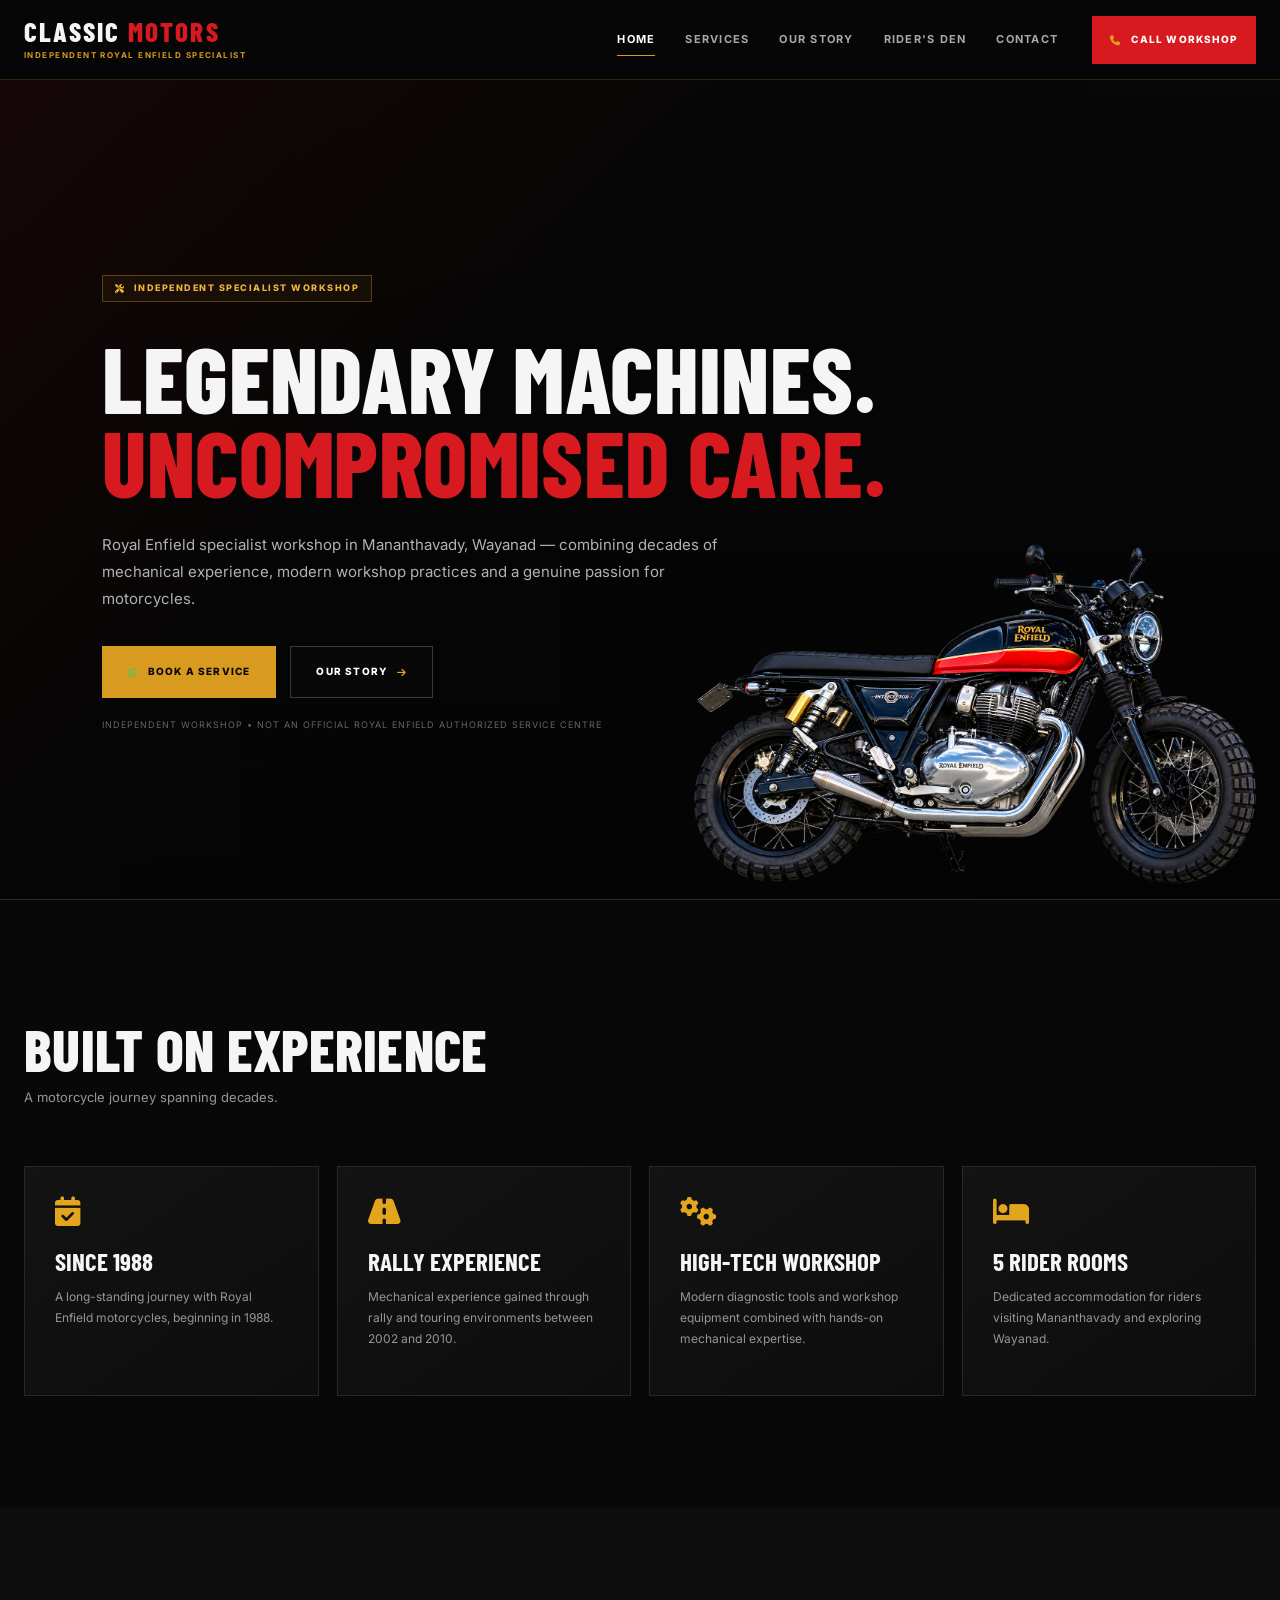
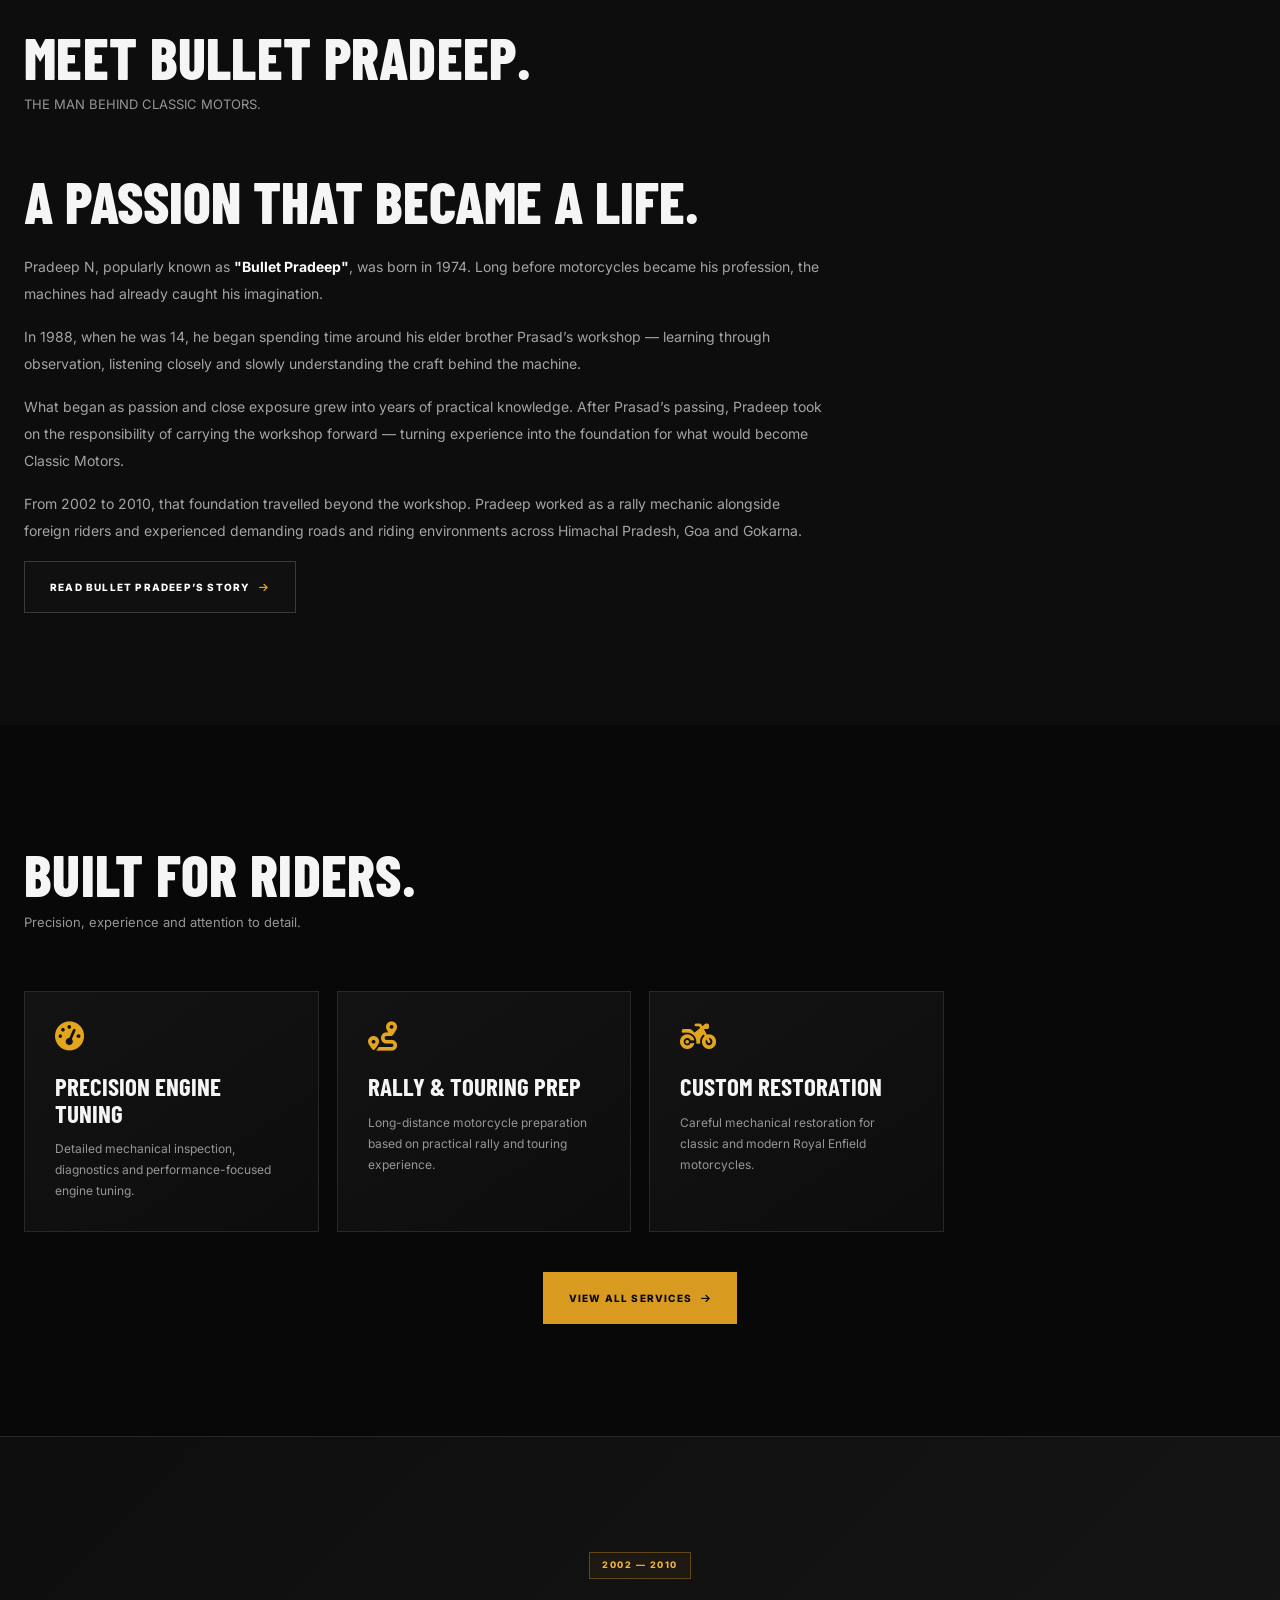
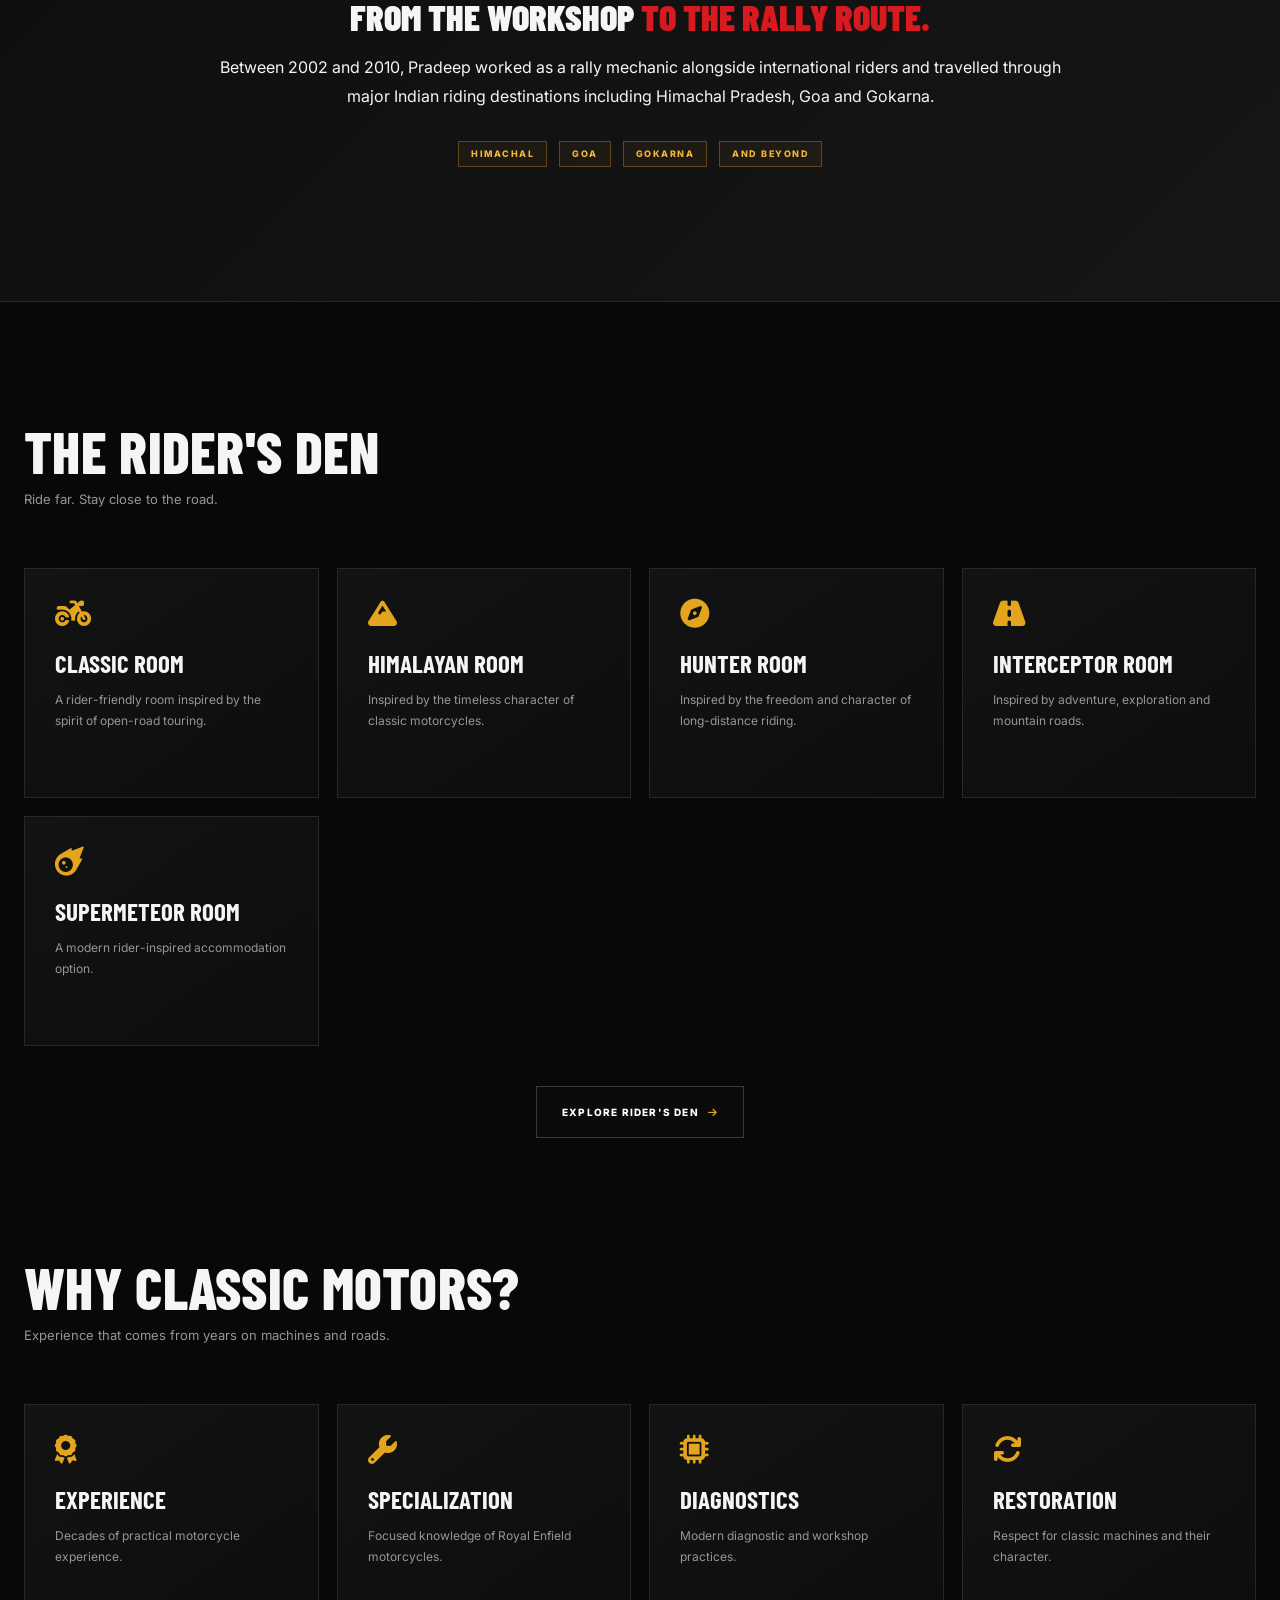
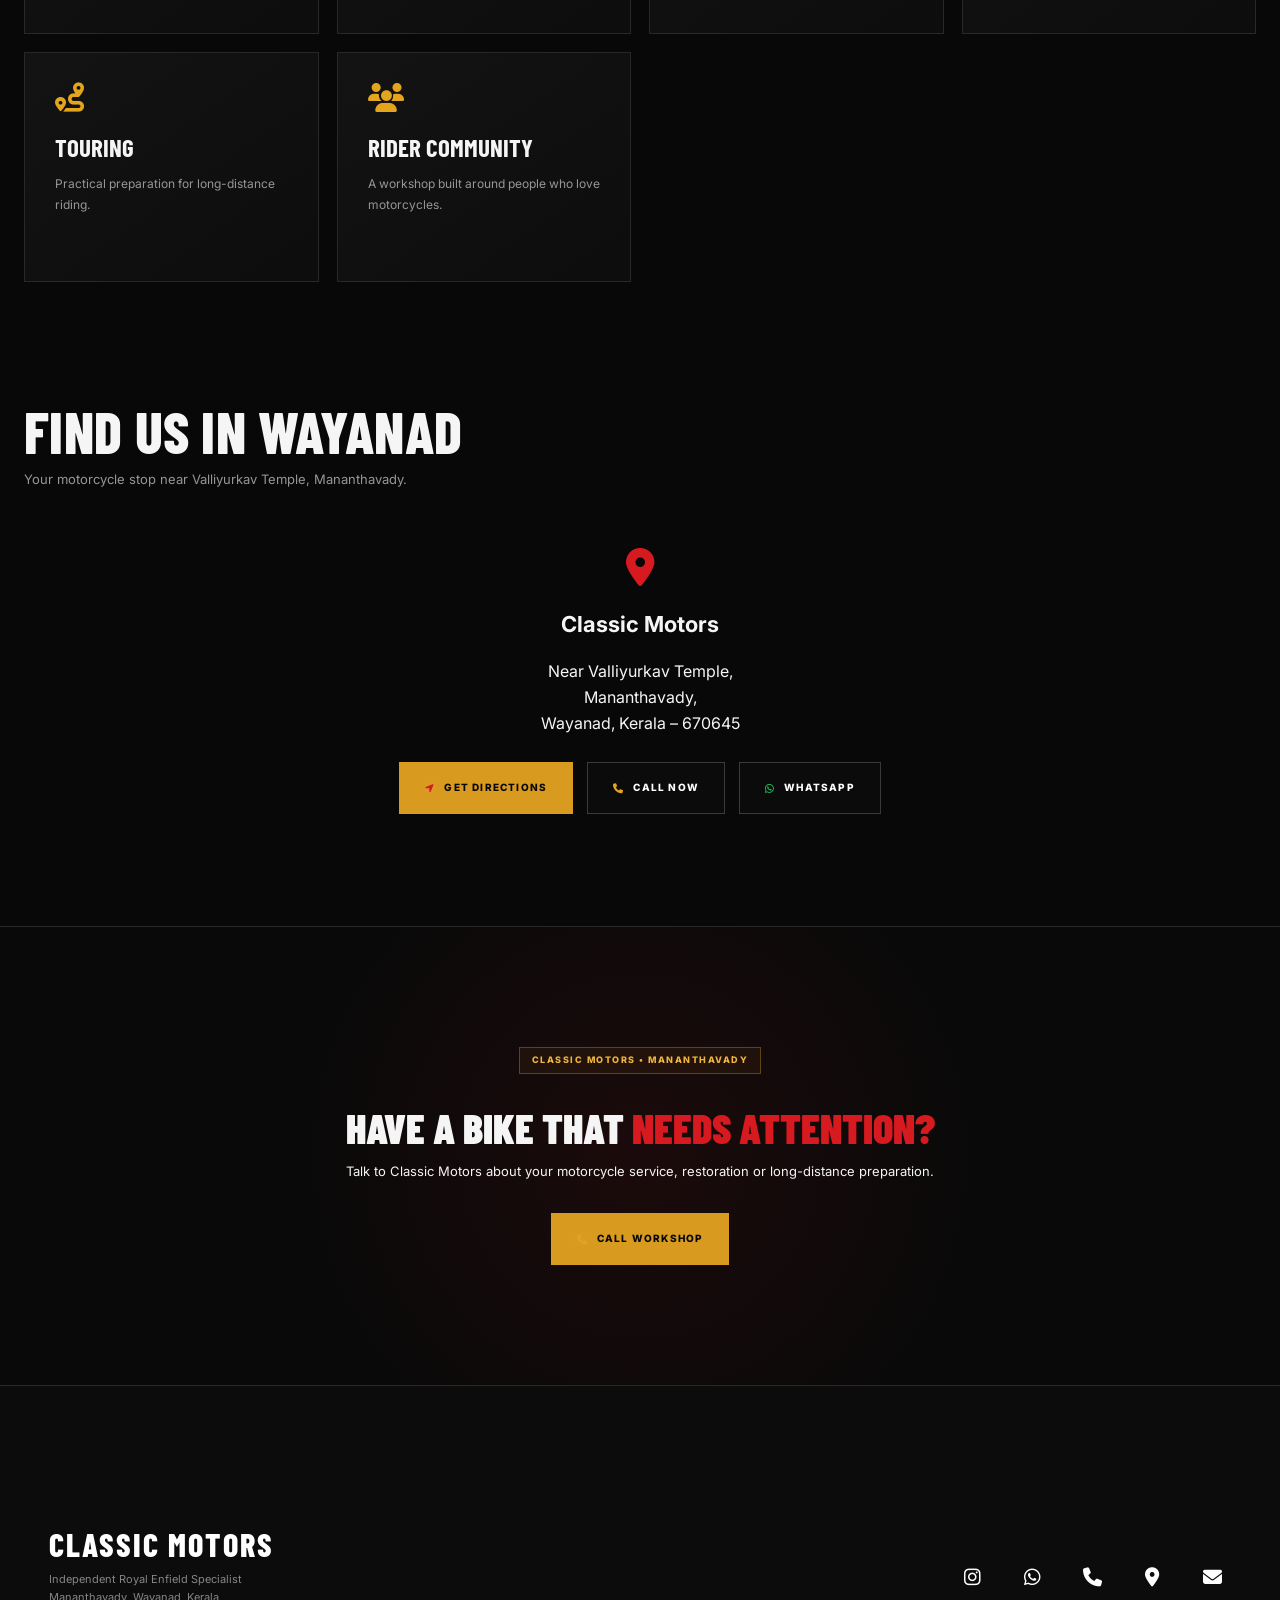
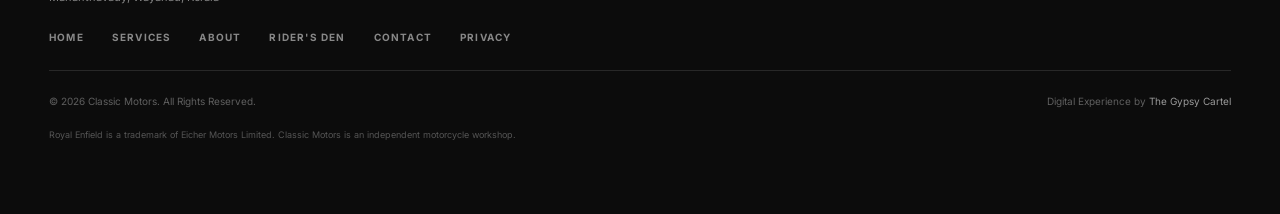
==== commit cc22004f: "Update index.html" ====
--- a/index.html
+++ b/index.html
@@ -653,7 +653,7 @@
   z-index:1;
   right:1.8vw;
   bottom:-2px;
-  width:min(35vw,600px);
+  width:min(45vw,720px);
   height:auto;
   max-height:70%;
   object-fit:contain;
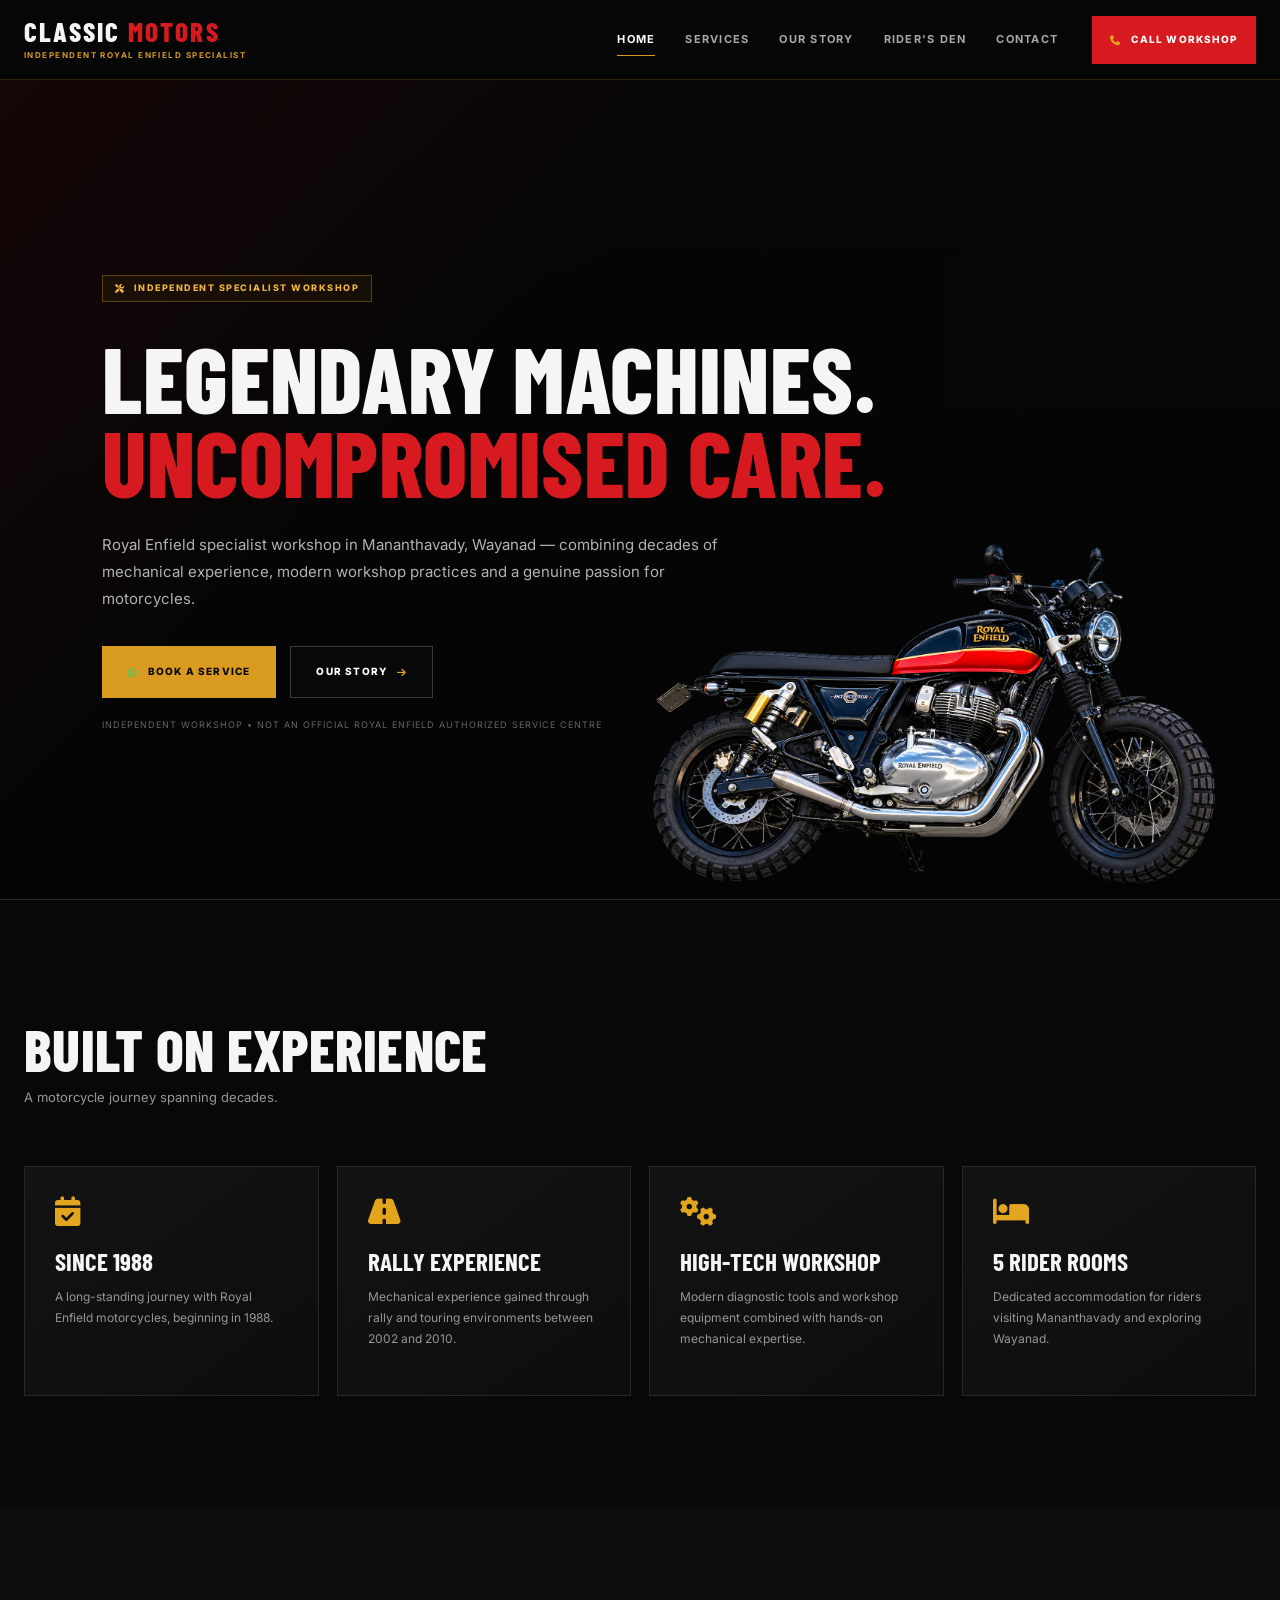
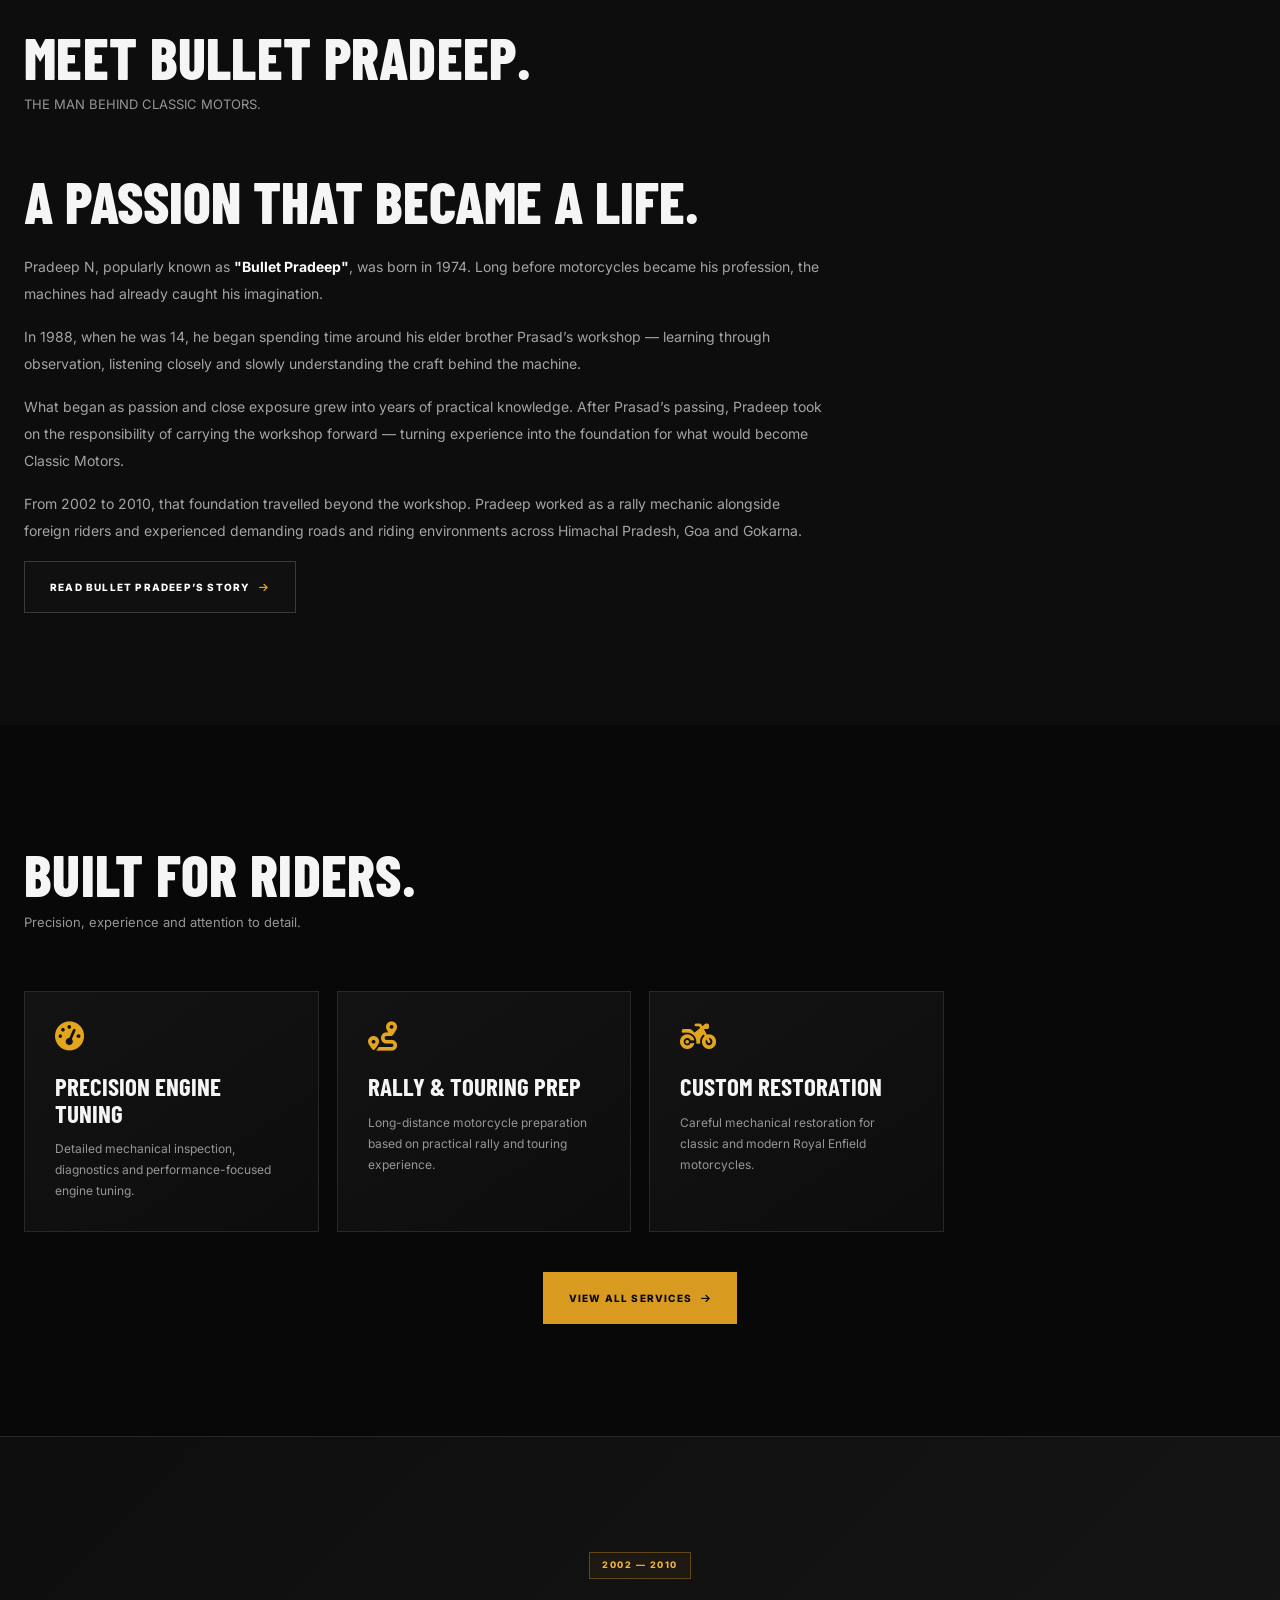
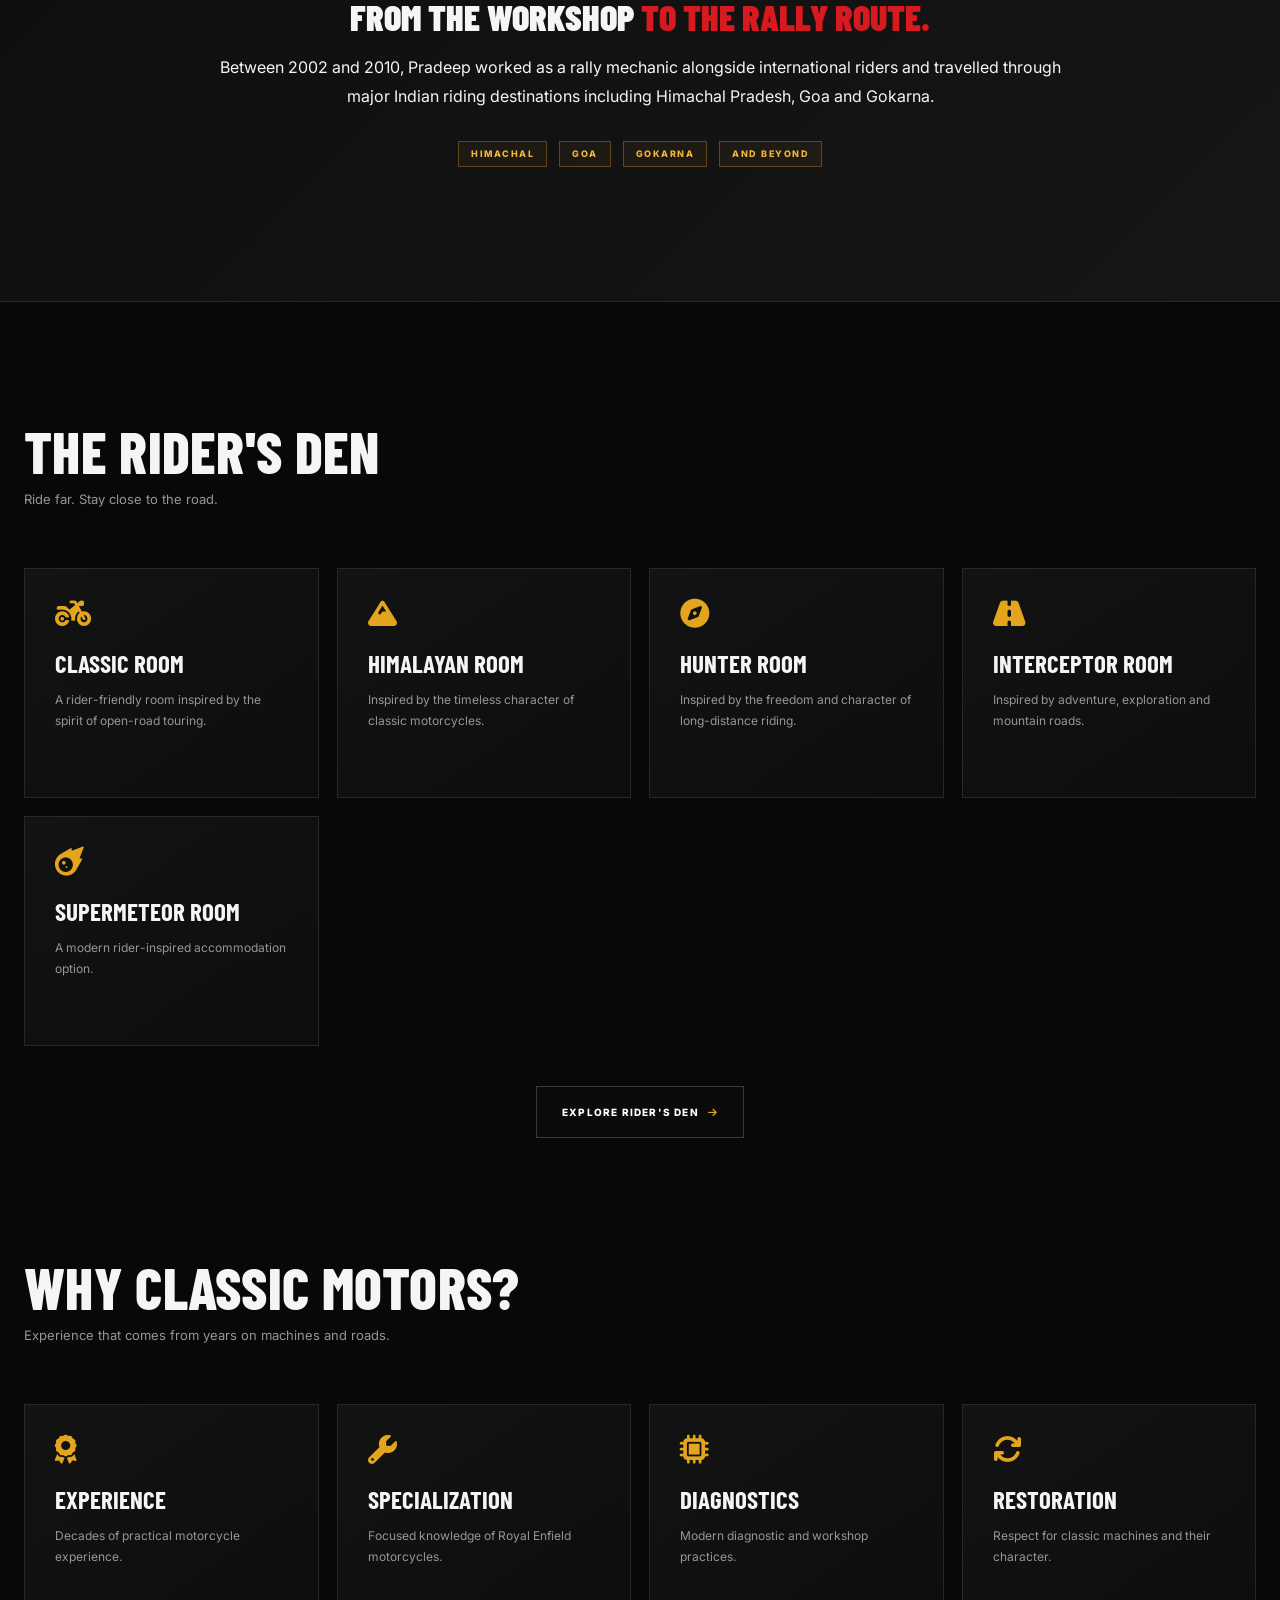
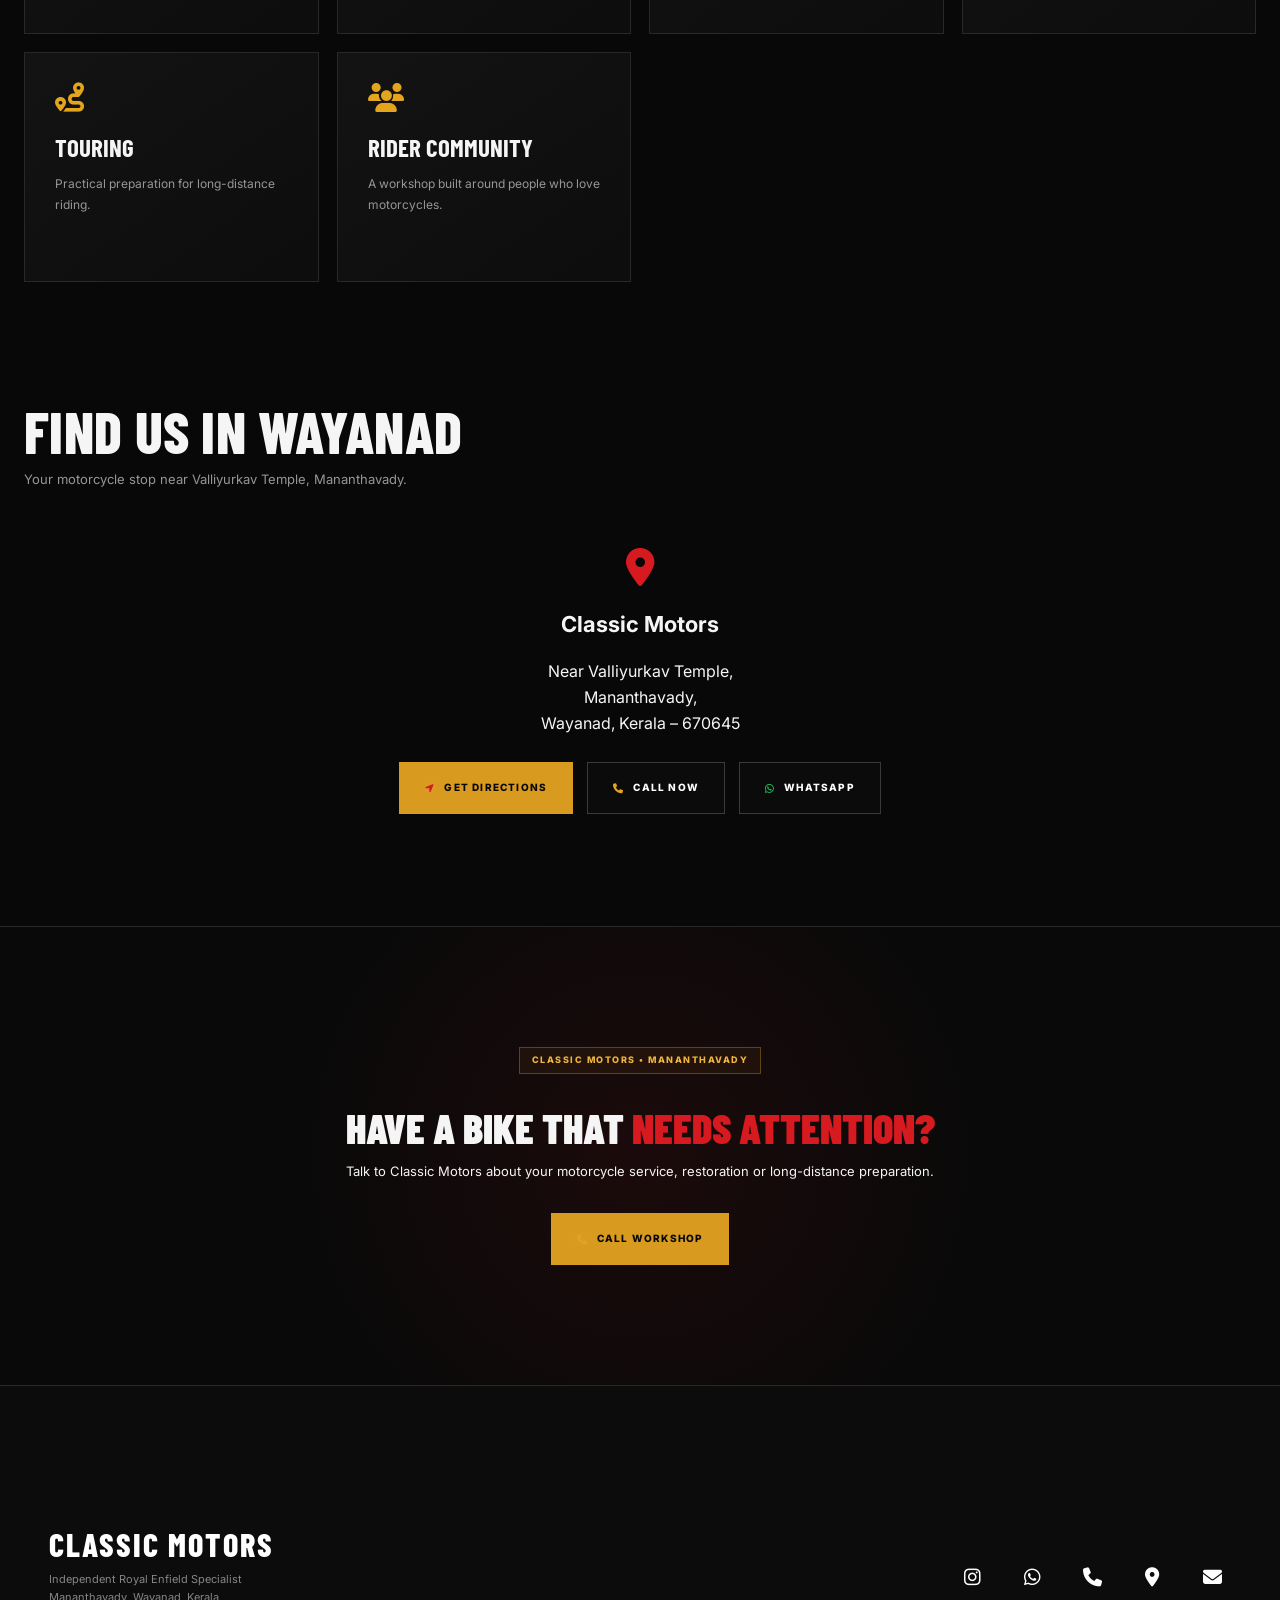
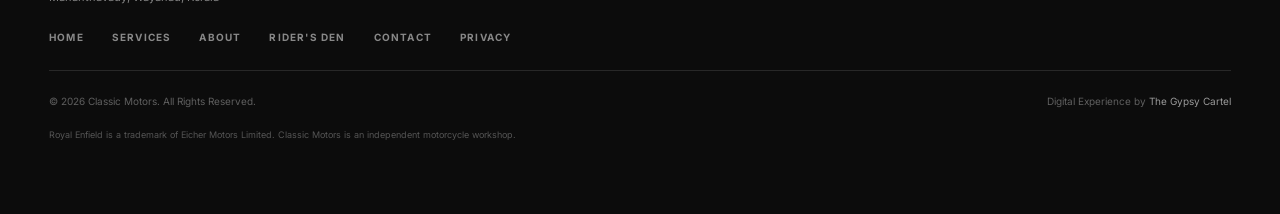
==== commit d752a30f: "Update index.html" ====
--- a/index.html
+++ b/index.html
@@ -651,7 +651,7 @@
 .hero-bike{
   position:absolute;
   z-index:1;
-  right:1.8vw;
+  right:5vw;
   bottom:-2px;
   width:min(45vw,720px);
   height:auto;
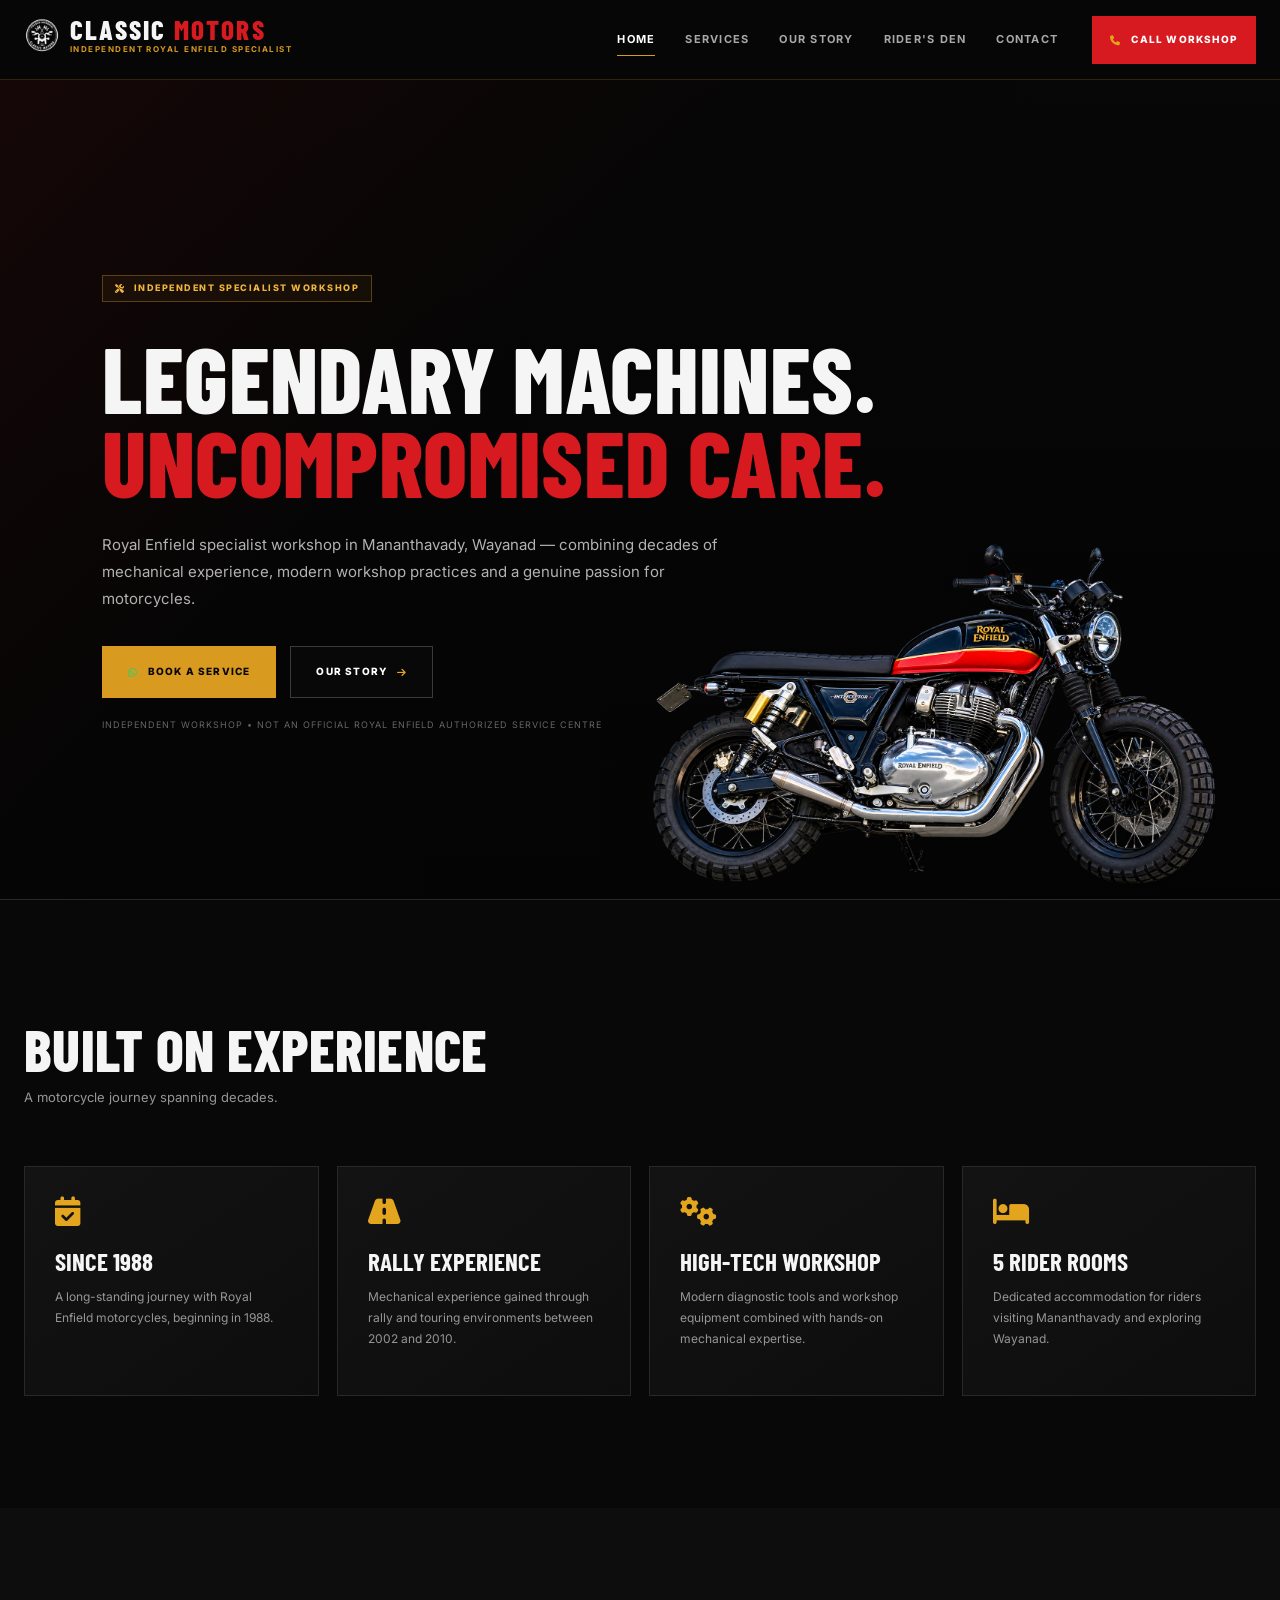
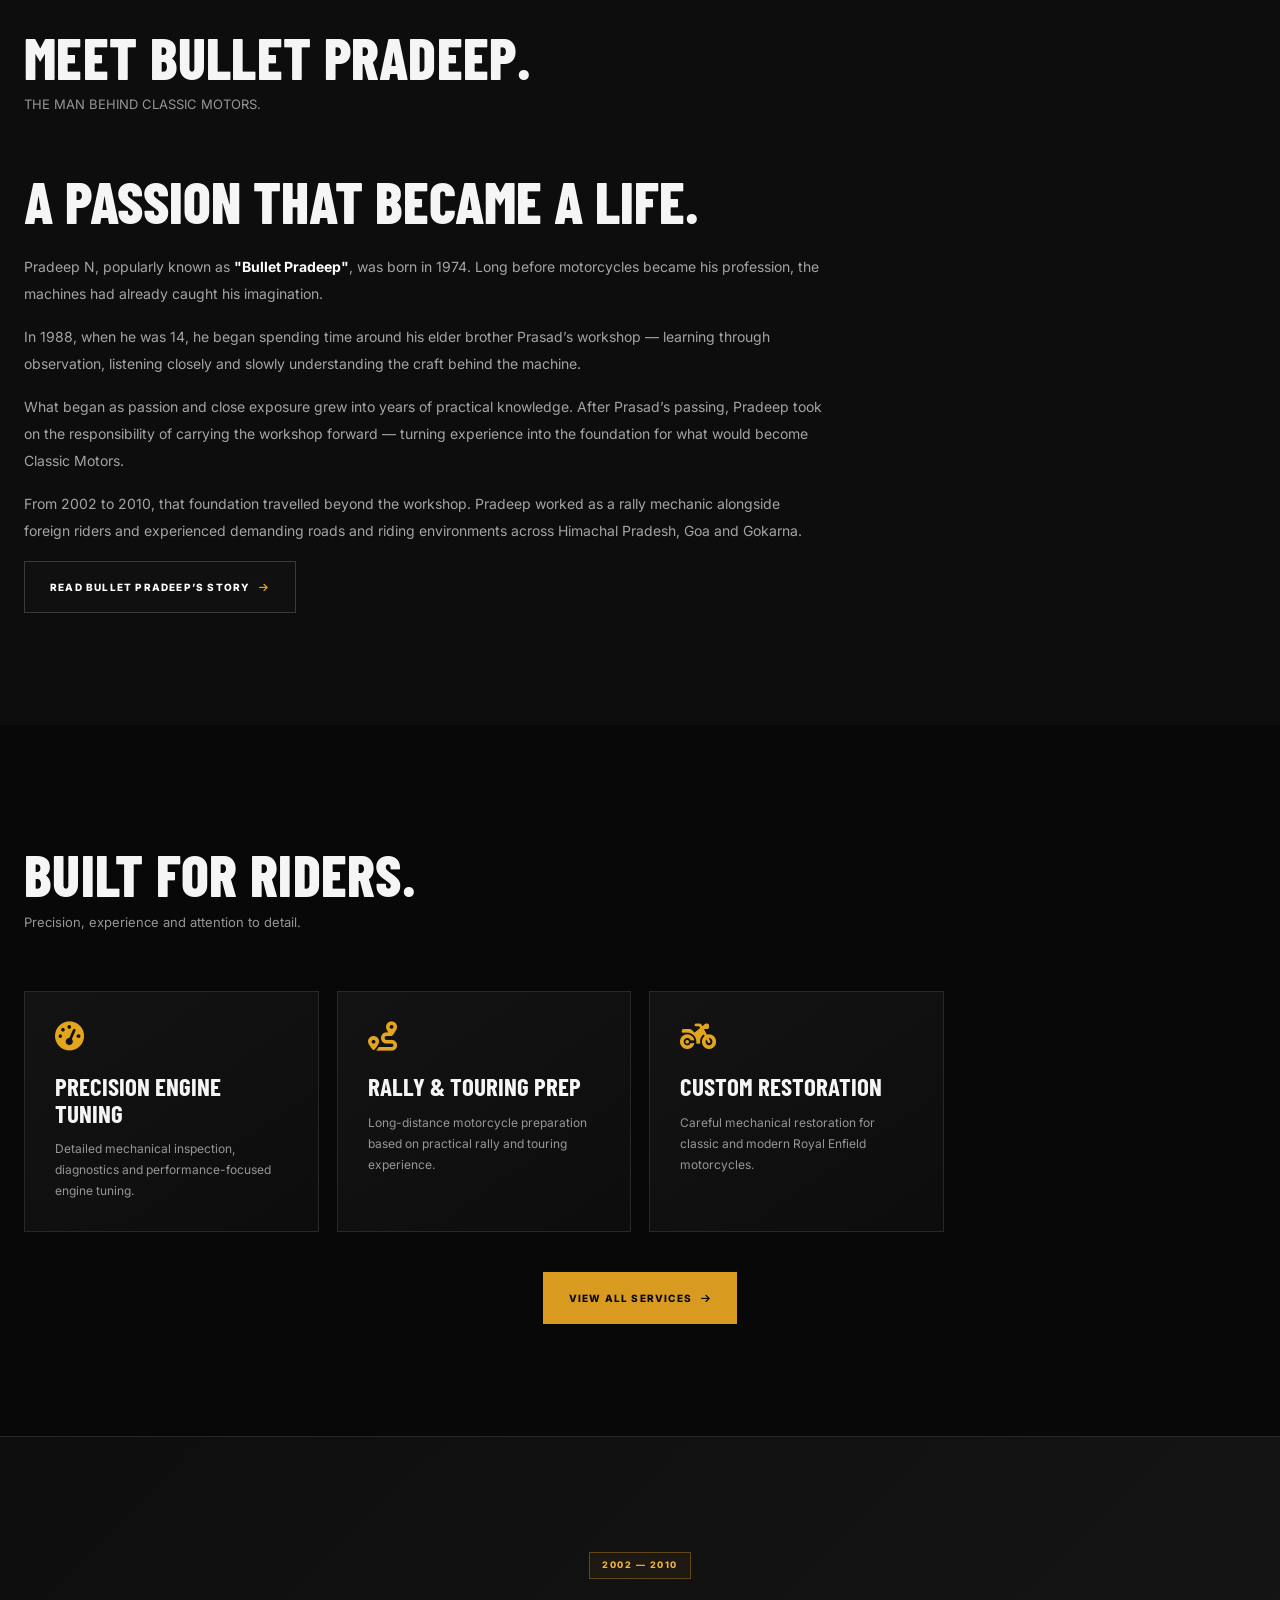
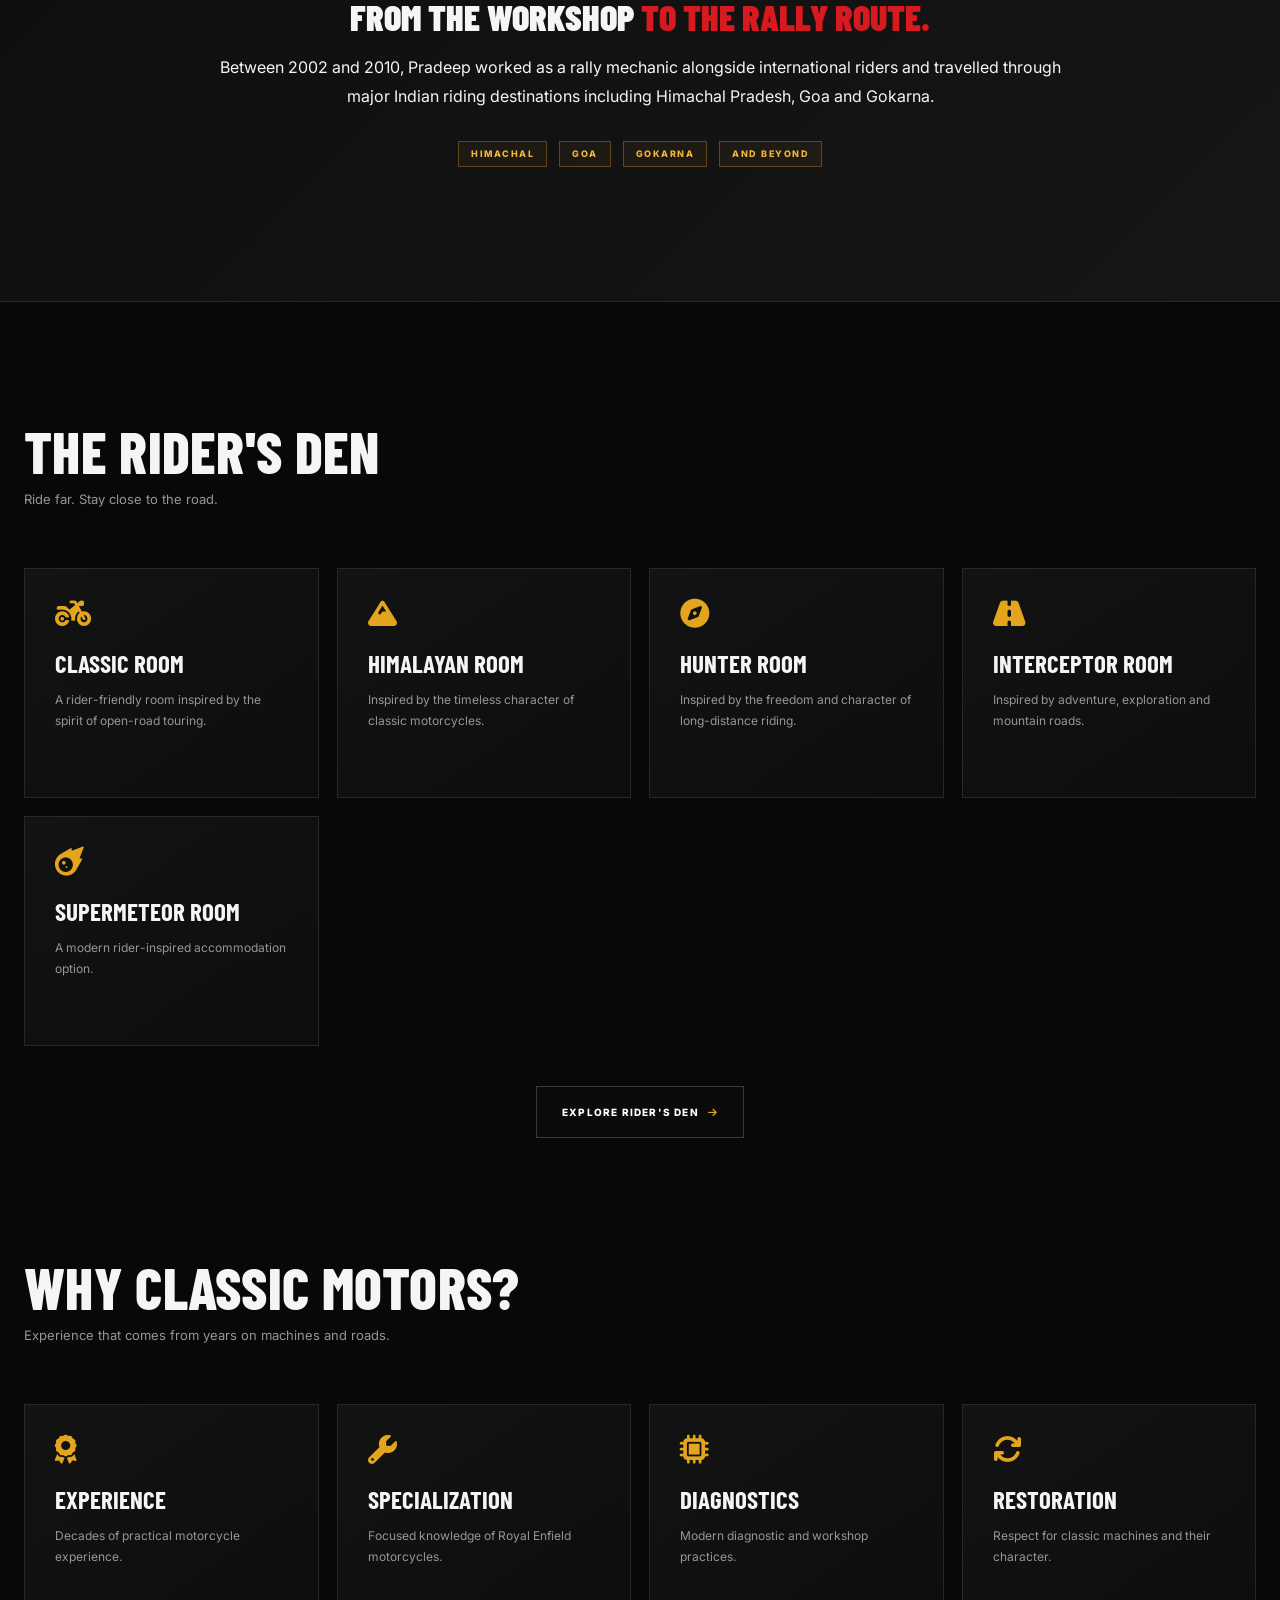
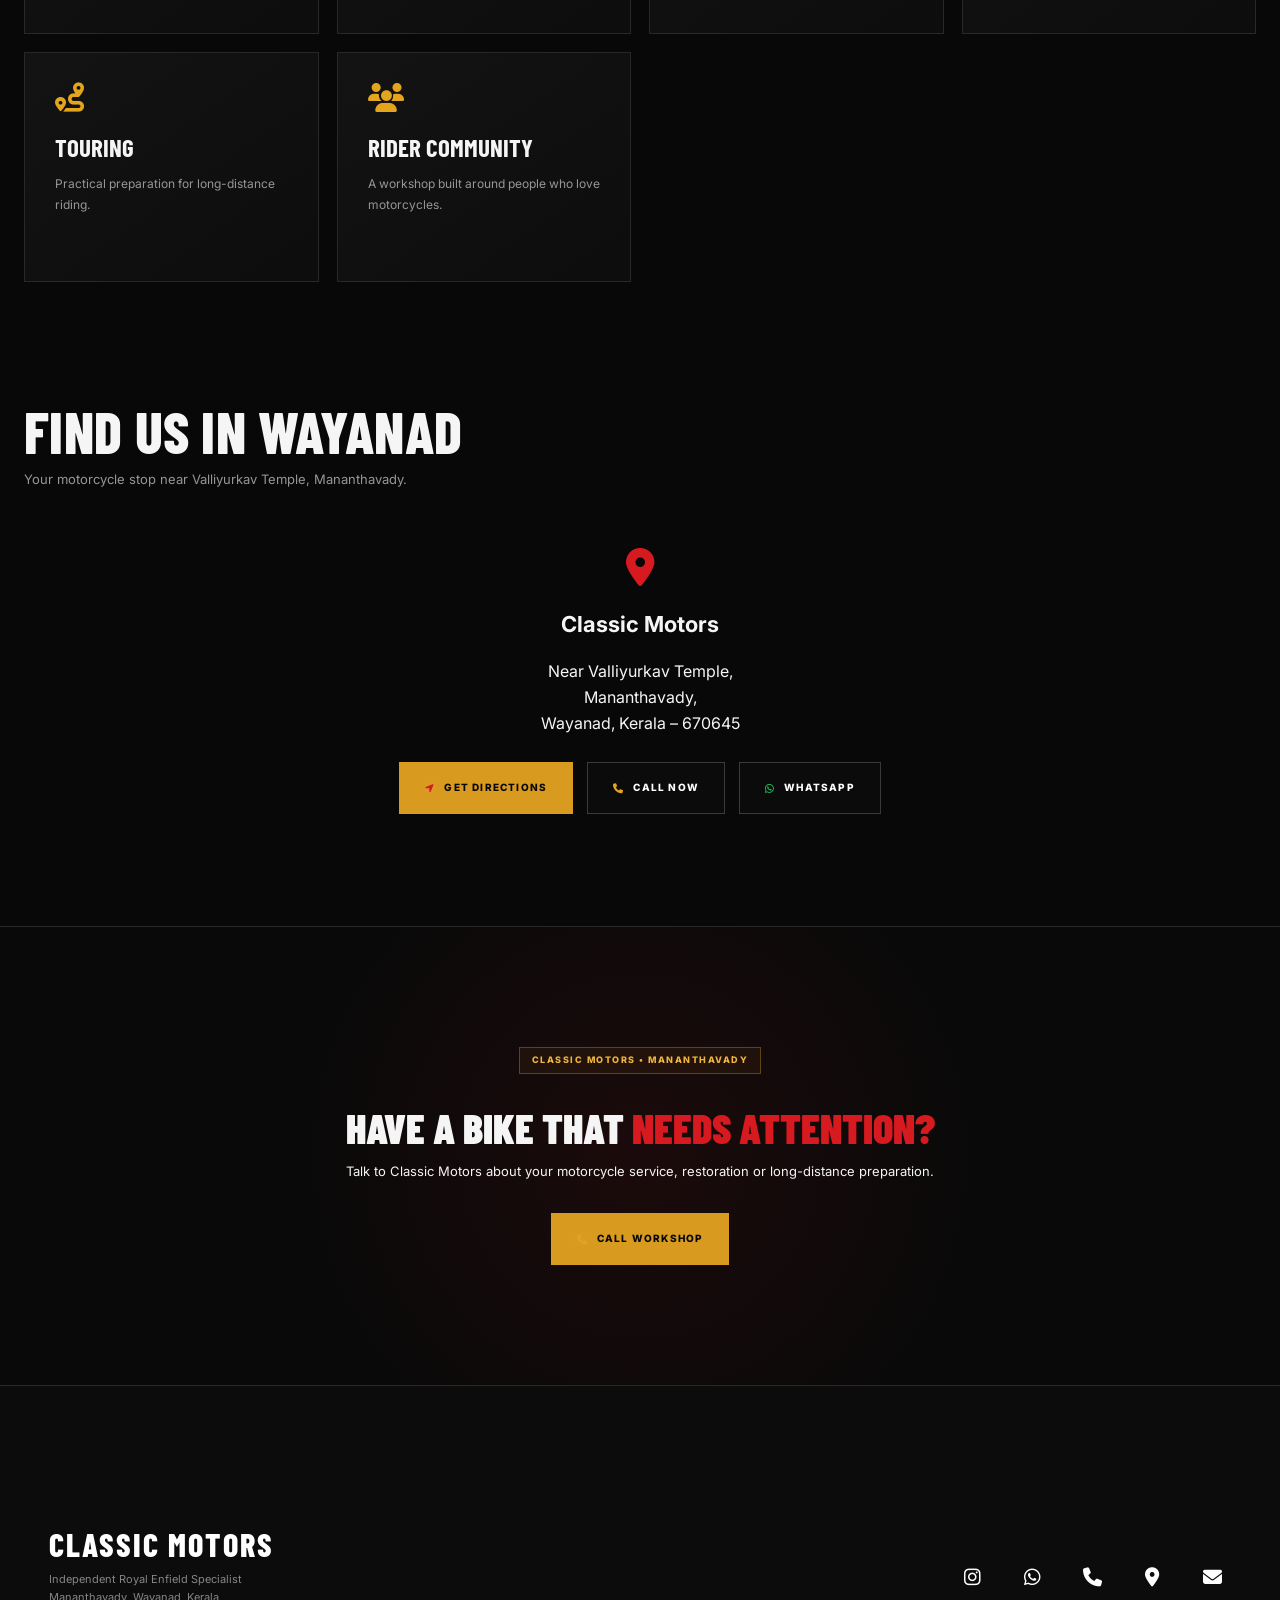
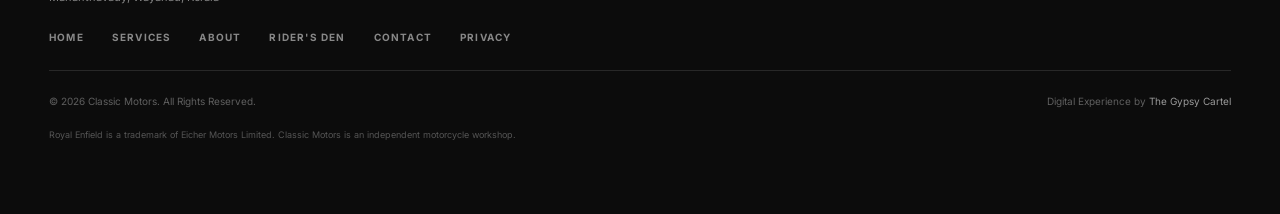
==== commit d535d51a: "Update index.html" ====
--- a/index.html
+++ b/index.html
@@ -47,8 +47,11 @@
 <!-- =========================================================
          FAVICON
     ========================================================== -->
-<link href="images/favicon.png" rel="icon" type="image/png"/>
-<link href="images/apple-touch-icon.png" rel="apple-touch-icon"/>
+<link href="assets/frontpage/favicon.ico" rel="icon" sizes="any"/>
+<link href="assets/frontpage/favicon-16x16.png" rel="icon" type="image/png" sizes="16x16"/>
+<link href="assets/frontpage/favicon-32x32.png" rel="icon" type="image/png" sizes="32x32"/>
+<link href="assets/frontpage/apple-touch-icon.png" rel="apple-touch-icon" sizes="180x180"/>
+<link href="assets/frontpage/site.webmanifest" rel="manifest"/>
 <!-- =========================================================
          PERFORMANCE
     ========================================================== -->
@@ -675,14 +678,59 @@
 
 </head>
 <body>
+<style id="home-logo-favicon-final">
+/* =========================================================
+   CLASSIC MOTORS — HEADER BRAND MARK / FAVICON
+   Small brand emblem beside the existing wordmark.
+   Existing navigation and header layout otherwise unchanged.
+========================================================= */
+header .logo-container .brand-lockup{
+  display:inline-flex !important;
+  align-items:center !important;
+  gap:10px !important;
+  white-space:nowrap;
+  text-decoration:none !important;
+}
+header .logo-container .brand-mark{
+  width:36px;
+  height:36px;
+  flex:0 0 36px;
+  display:inline-flex;
+  align-items:center;
+  justify-content:center;
+}
+header .logo-container .brand-mark img{
+  width:100%;
+  height:100%;
+  display:block;
+  object-fit:contain;
+}
+header .logo-container .brand-copy{
+  min-width:0;
+  display:block;
+}
+header .logo-container .brand-copy h1{
+  margin:0 !important;
+}
+header .logo-container .brand-copy .subtitle{
+  margin-top:3px !important;
+}
+@media (max-width:760px){
+  header .logo-container .brand-lockup{gap:8px !important;}
+  header .logo-container .brand-mark{width:30px;height:30px;flex-basis:30px;}
+}
+</style>
 <!-- =========================================================
      HEADER
 ========================================================== -->
 <header>
 <div class="logo-container">
-<a aria-label="Classic Motors Home" href="/" style="text-decoration:none;">
+<a aria-label="Classic Motors Home" class="brand-lockup" href="/" style="text-decoration:none;">
+<span class="brand-mark" aria-hidden="true"><img src="assets/frontpage/android-chrome-192x192.png" alt="" decoding="async"/></span>
+<span class="brand-copy">
 <h1>CLASSIC <span>MOTORS</span></h1>
 <div class="subtitle">Independent Royal Enfield Specialist</div>
+</span>
 </a>
 </div>
 <nav aria-label="Primary Navigation">
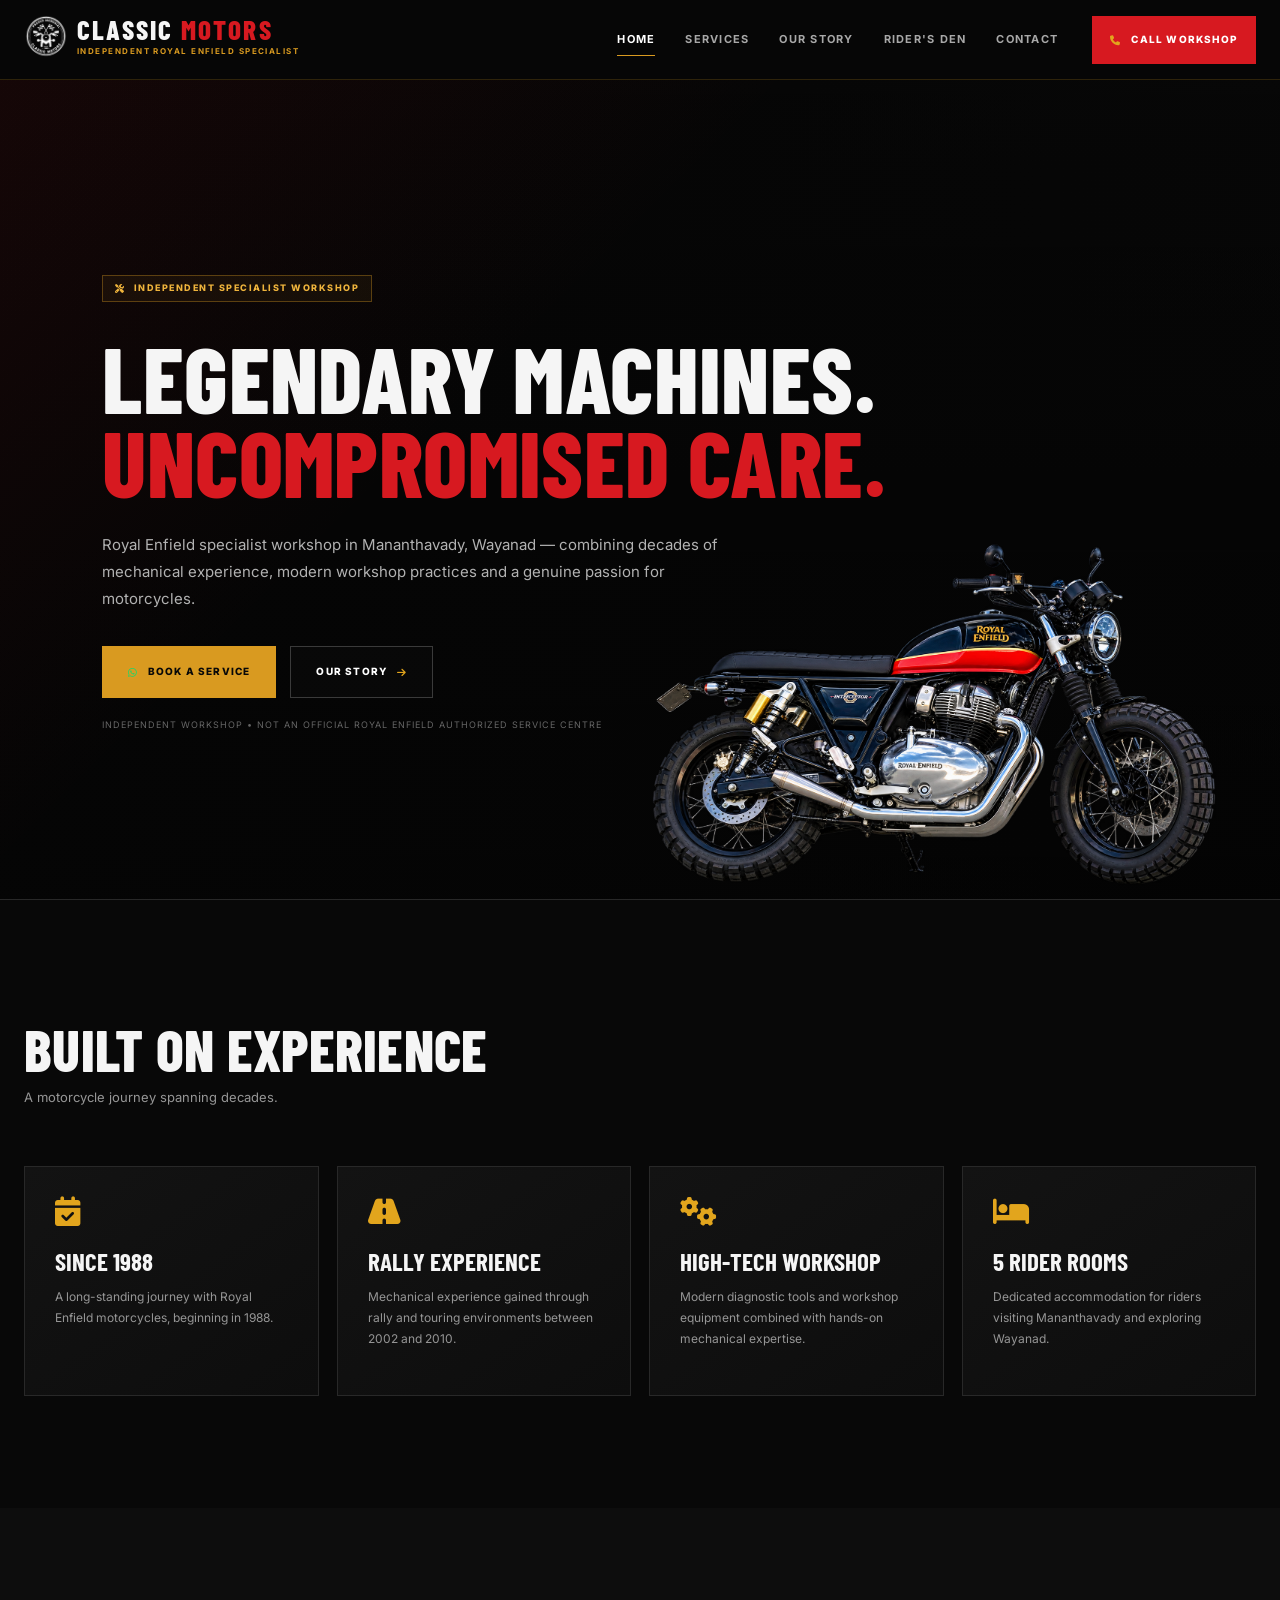
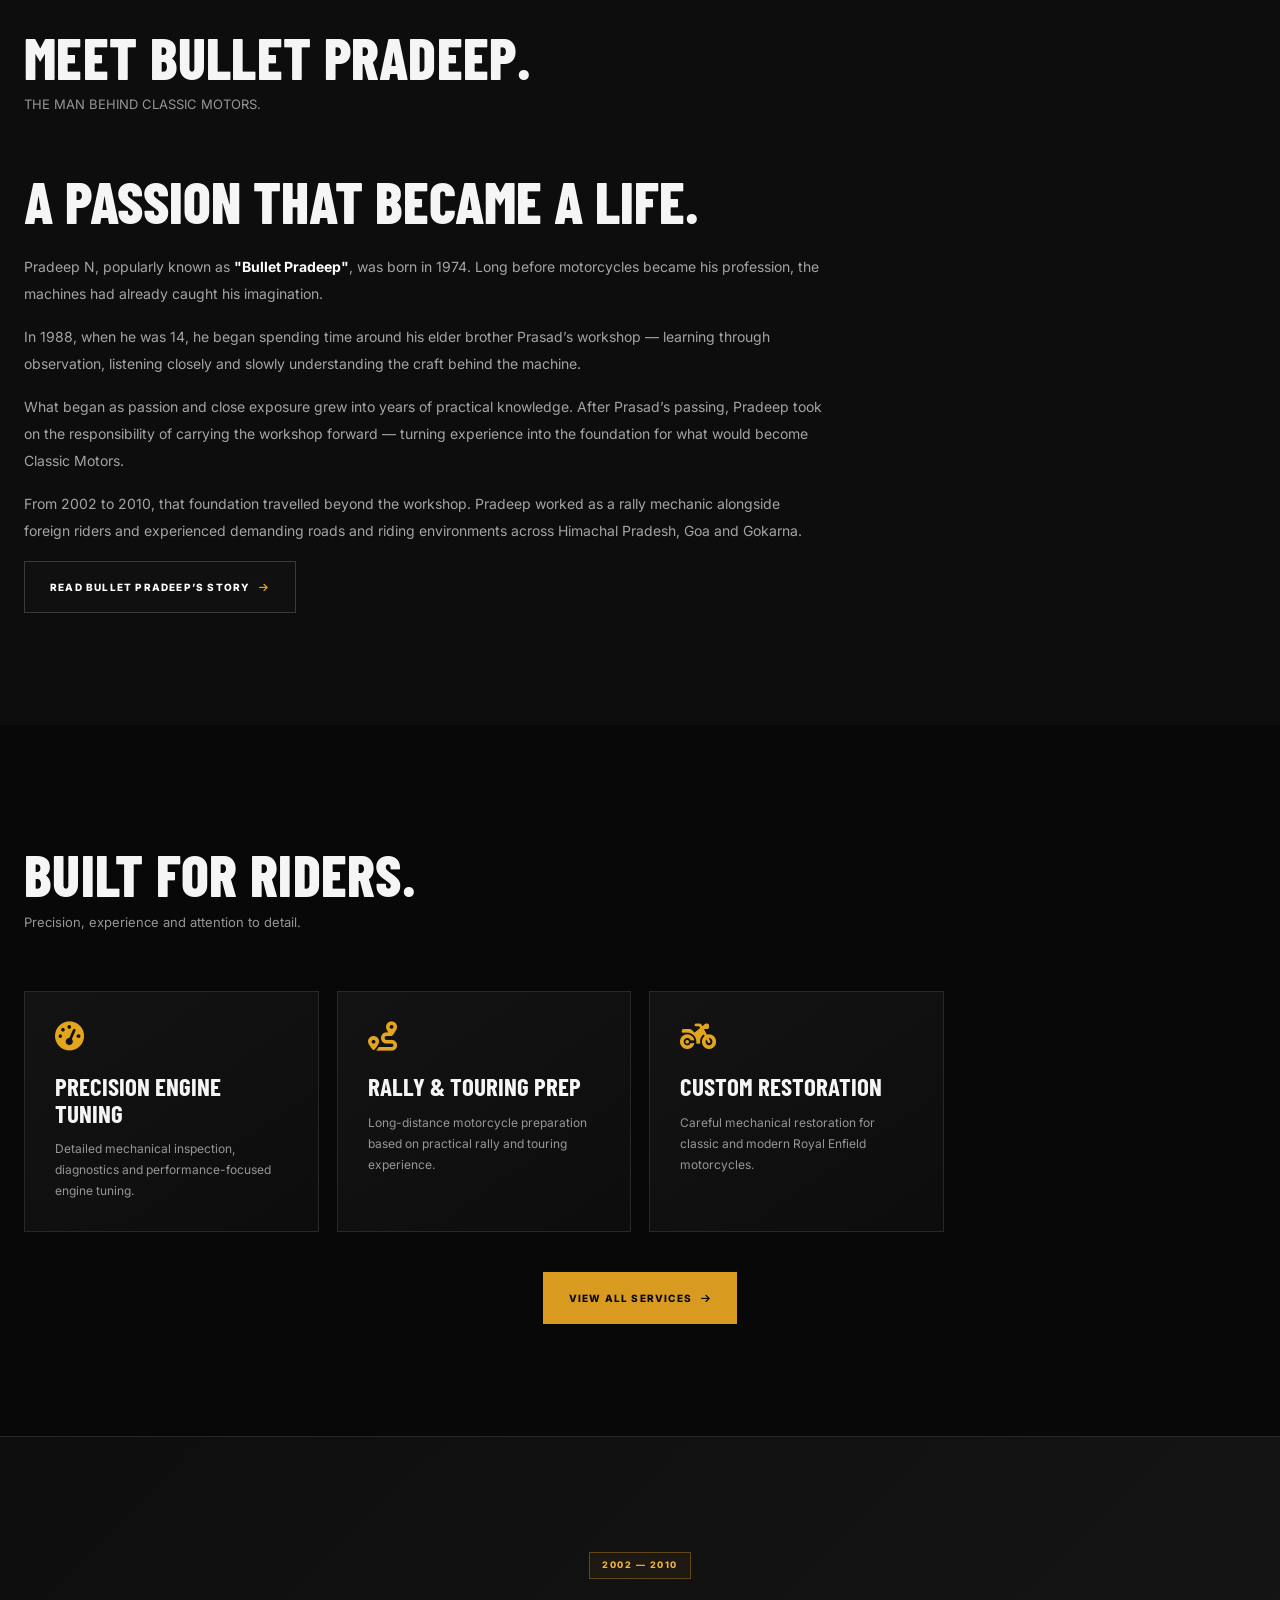
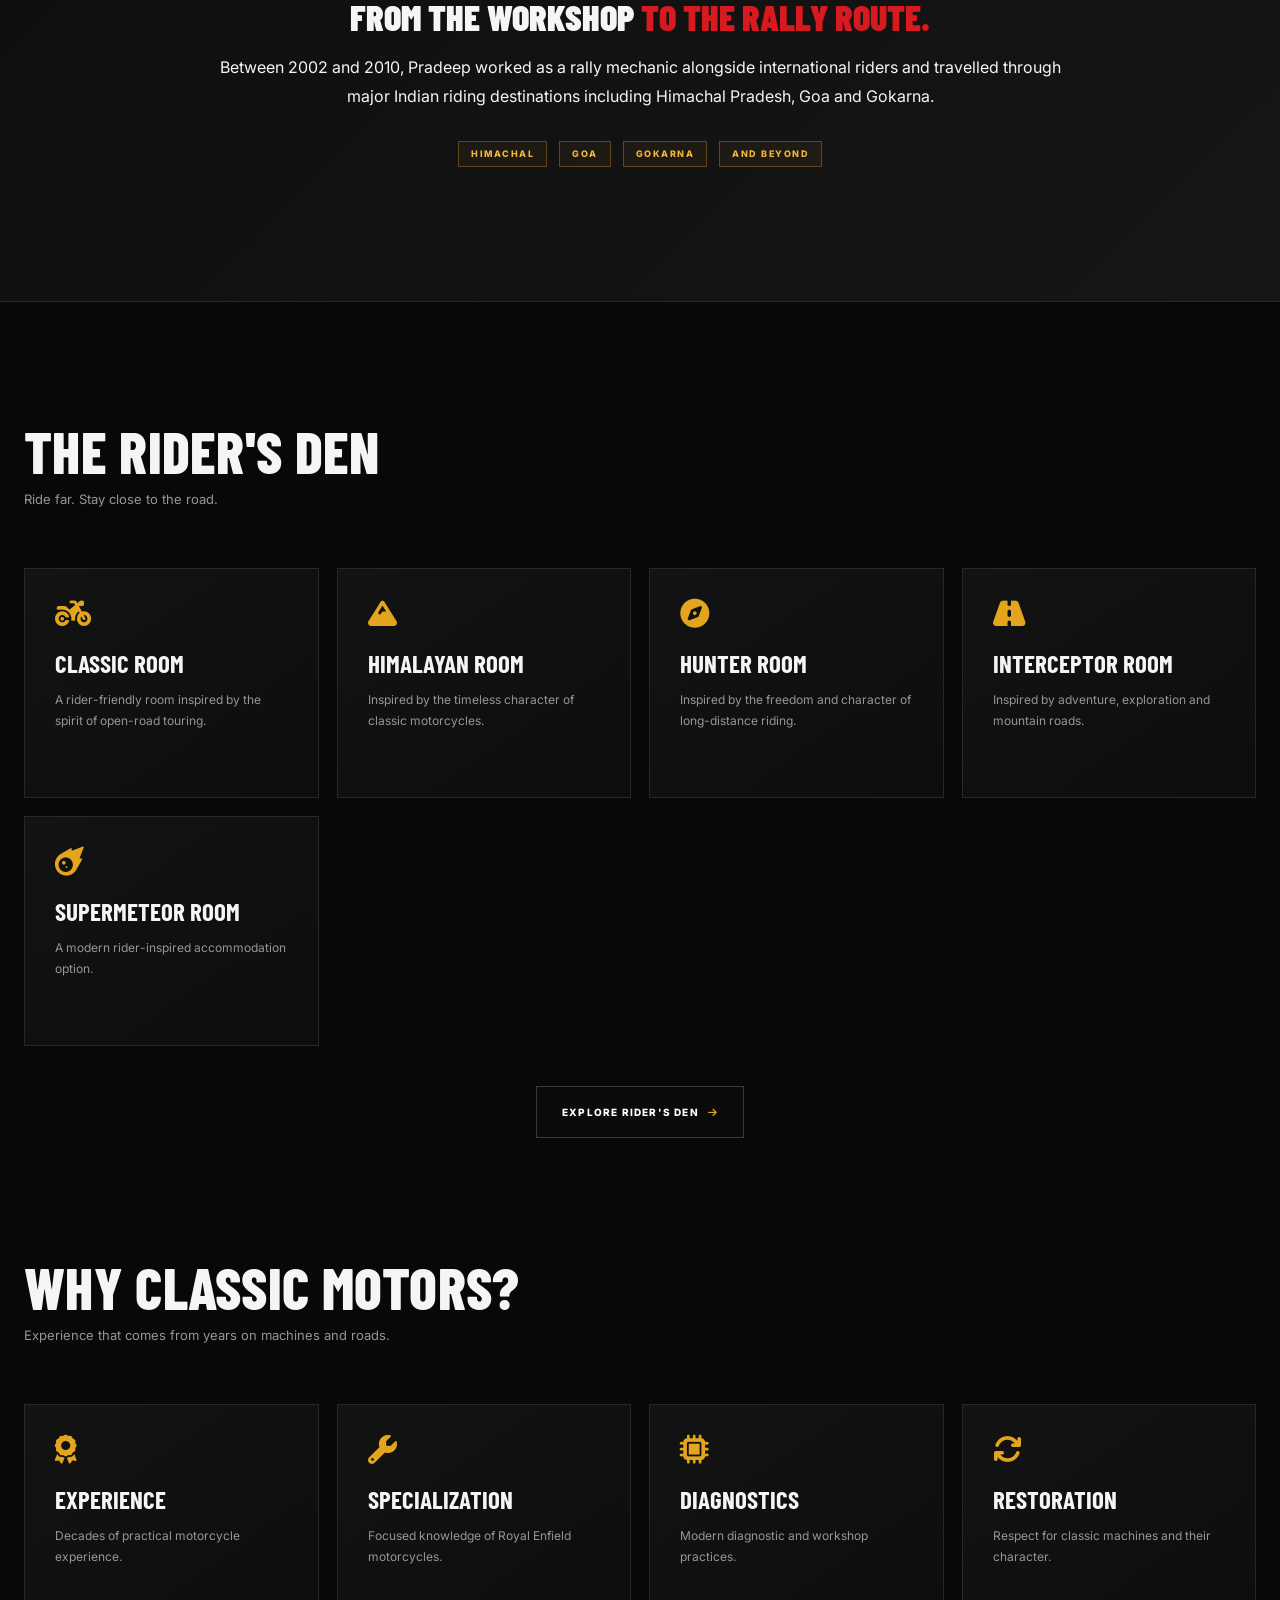
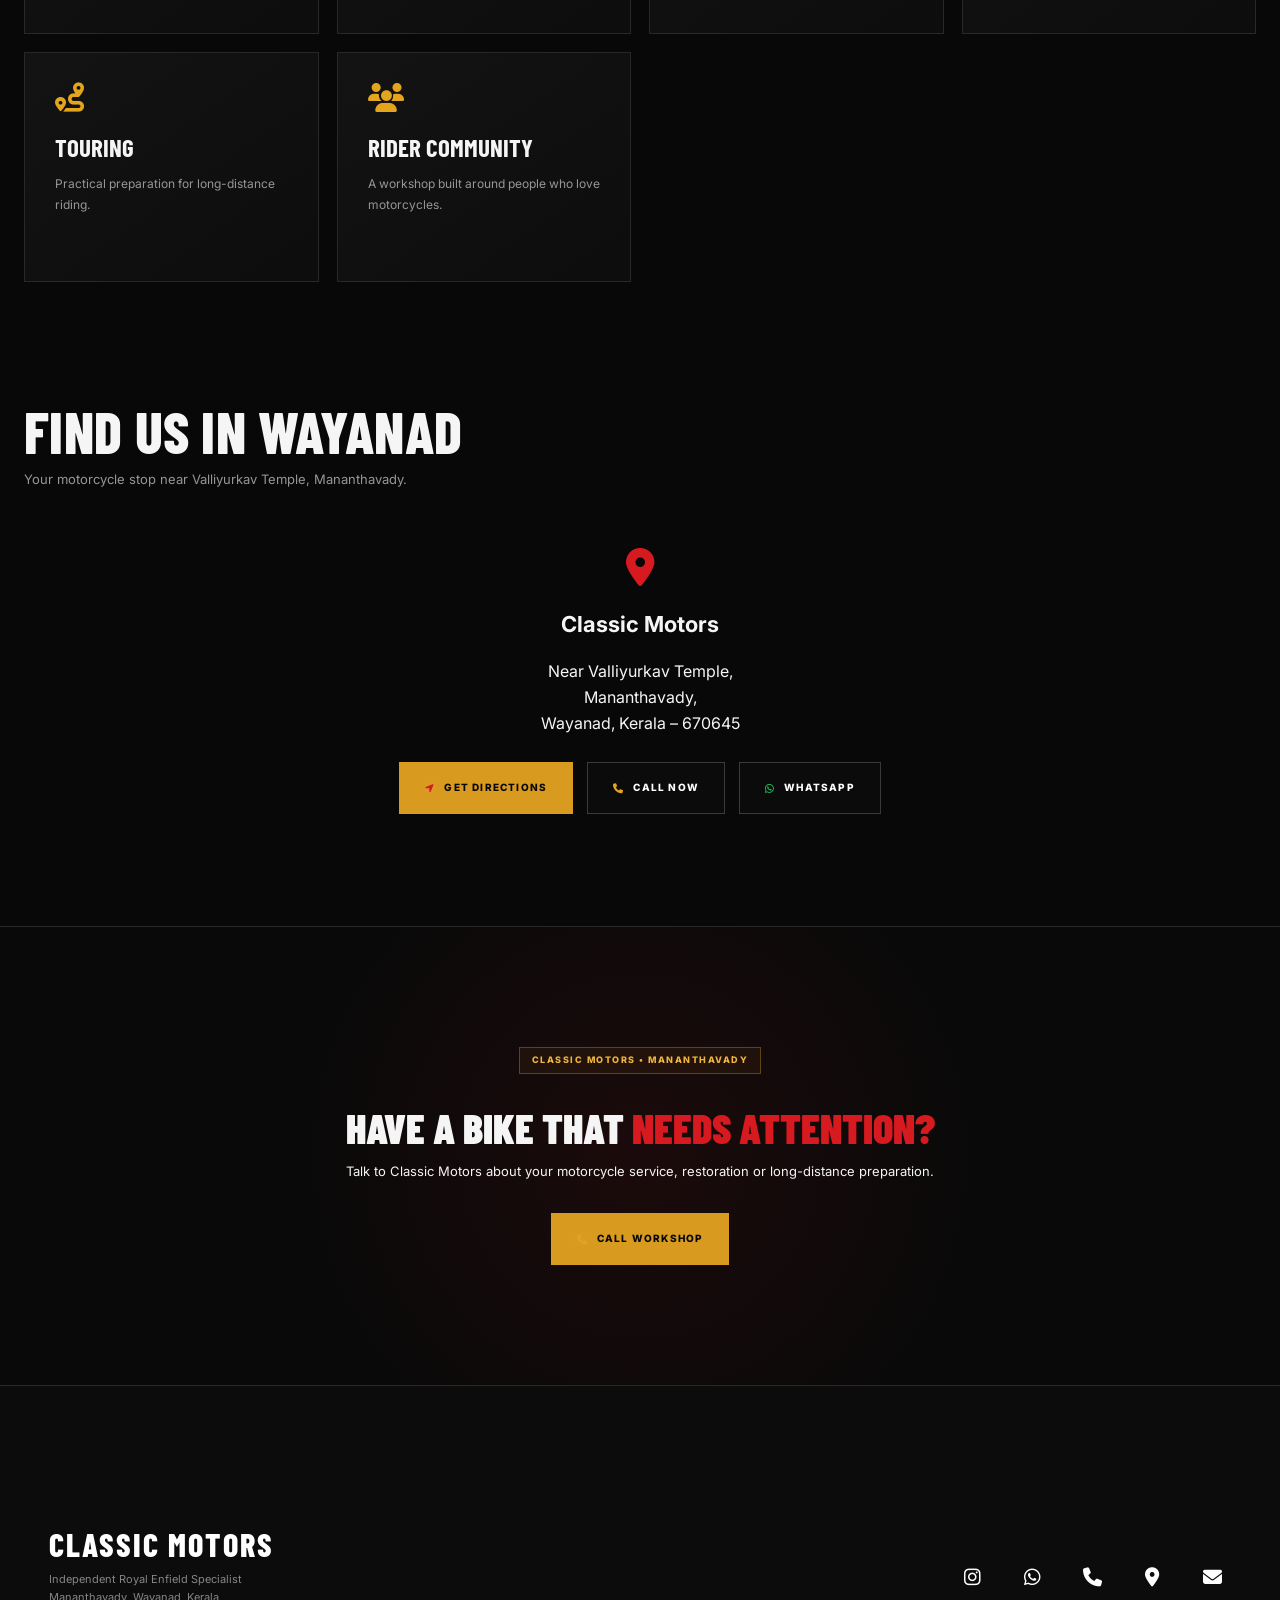
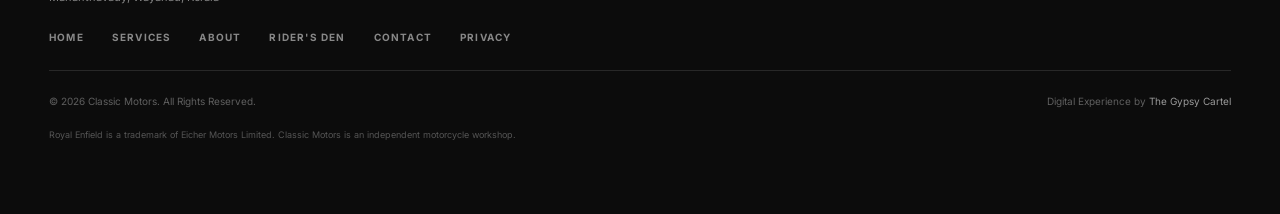
==== commit 07769943: "Update index.html" ====
--- a/index.html
+++ b/index.html
@@ -687,17 +687,19 @@
 header .logo-container .brand-lockup{
   display:inline-flex !important;
   align-items:center !important;
-  gap:10px !important;
+  gap:9px !important;
   white-space:nowrap;
   text-decoration:none !important;
 }
 header .logo-container .brand-mark{
-  width:36px;
-  height:36px;
-  flex:0 0 36px;
+  width:44px;
+  height:44px;
+  flex:0 0 44px;
   display:inline-flex;
   align-items:center;
   justify-content:center;
+  position:relative;
+  top:1px;
 }
 header .logo-container .brand-mark img{
   width:100%;
@@ -711,13 +713,19 @@
 }
 header .logo-container .brand-copy h1{
   margin:0 !important;
+  line-height:1 !important;
 }
 header .logo-container .brand-copy .subtitle{
-  margin-top:3px !important;
+  margin-top:4px !important;
 }
 @media (max-width:760px){
-  header .logo-container .brand-lockup{gap:8px !important;}
-  header .logo-container .brand-mark{width:30px;height:30px;flex-basis:30px;}
+  header .logo-container .brand-lockup{gap:7px !important;}
+  header .logo-container .brand-mark{
+    width:32px;
+    height:32px;
+    flex-basis:32px;
+    top:0;
+  }
 }
 </style>
 <!-- =========================================================
